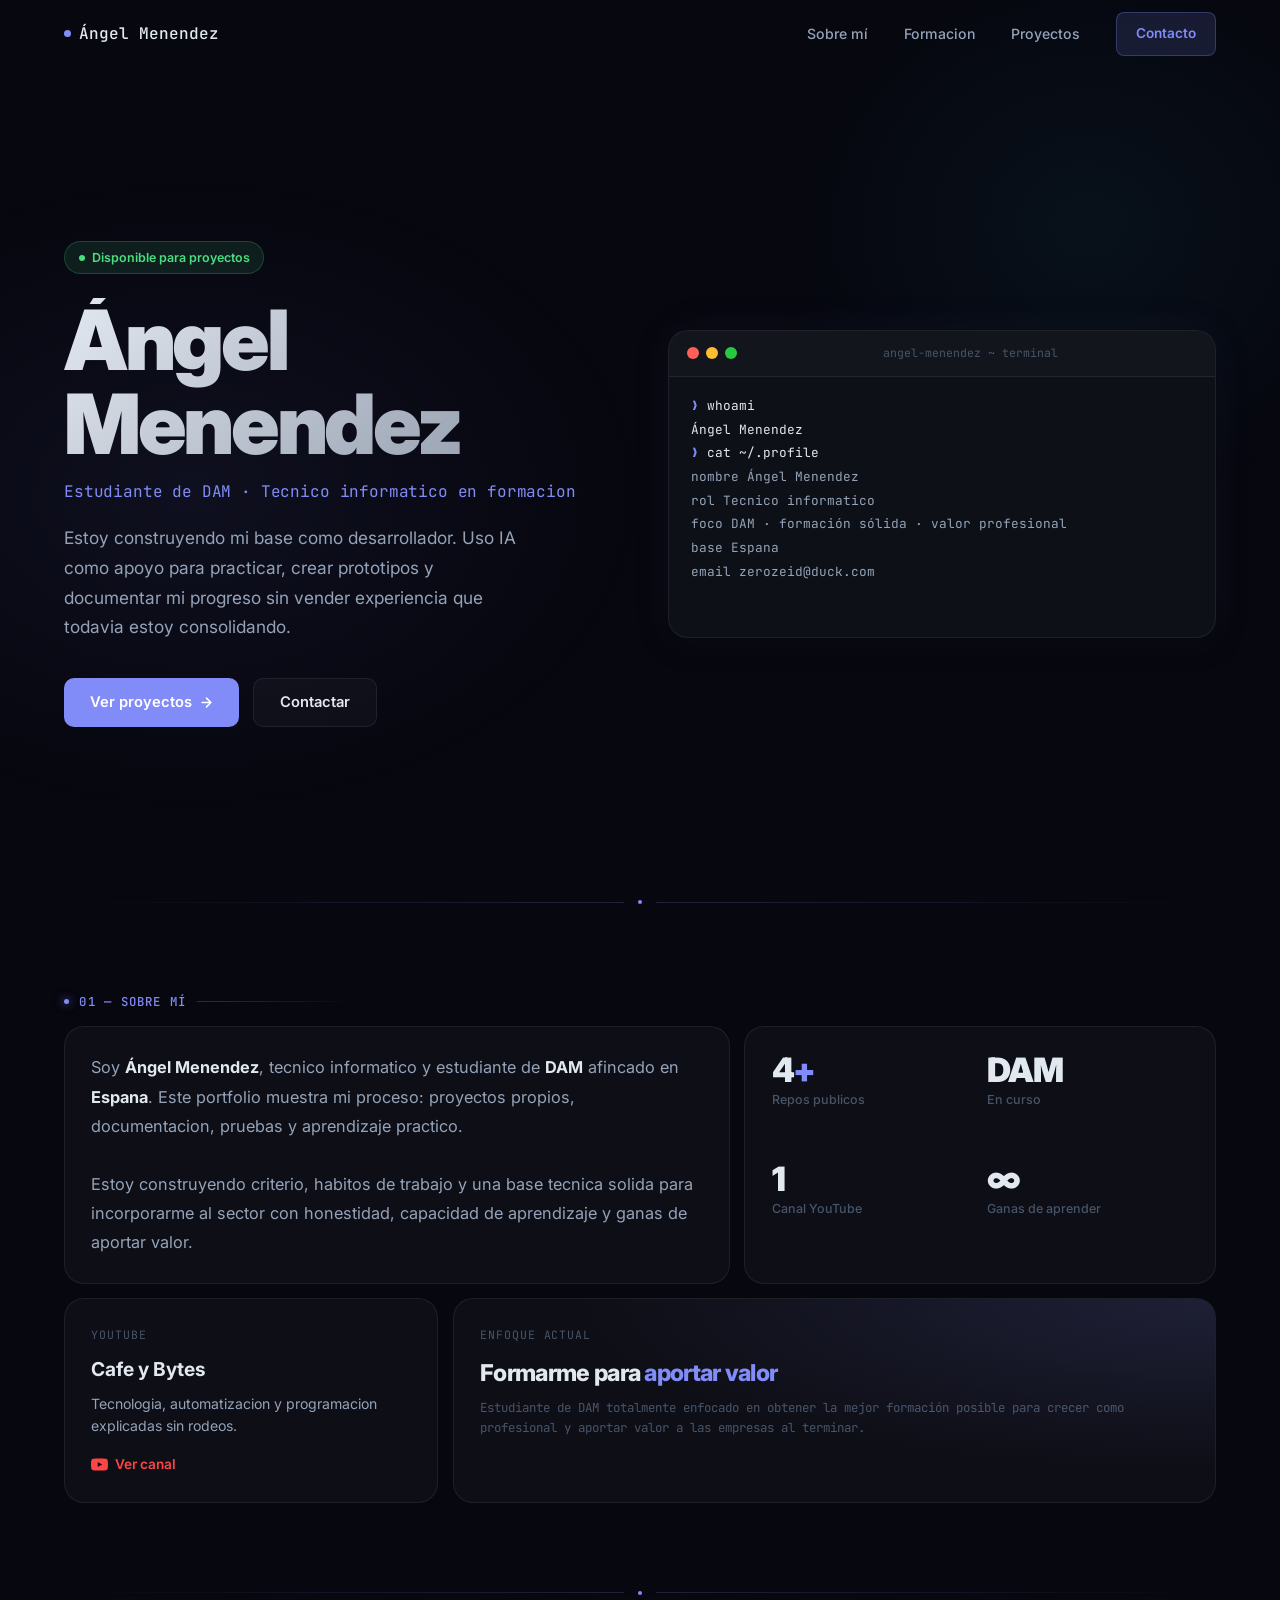
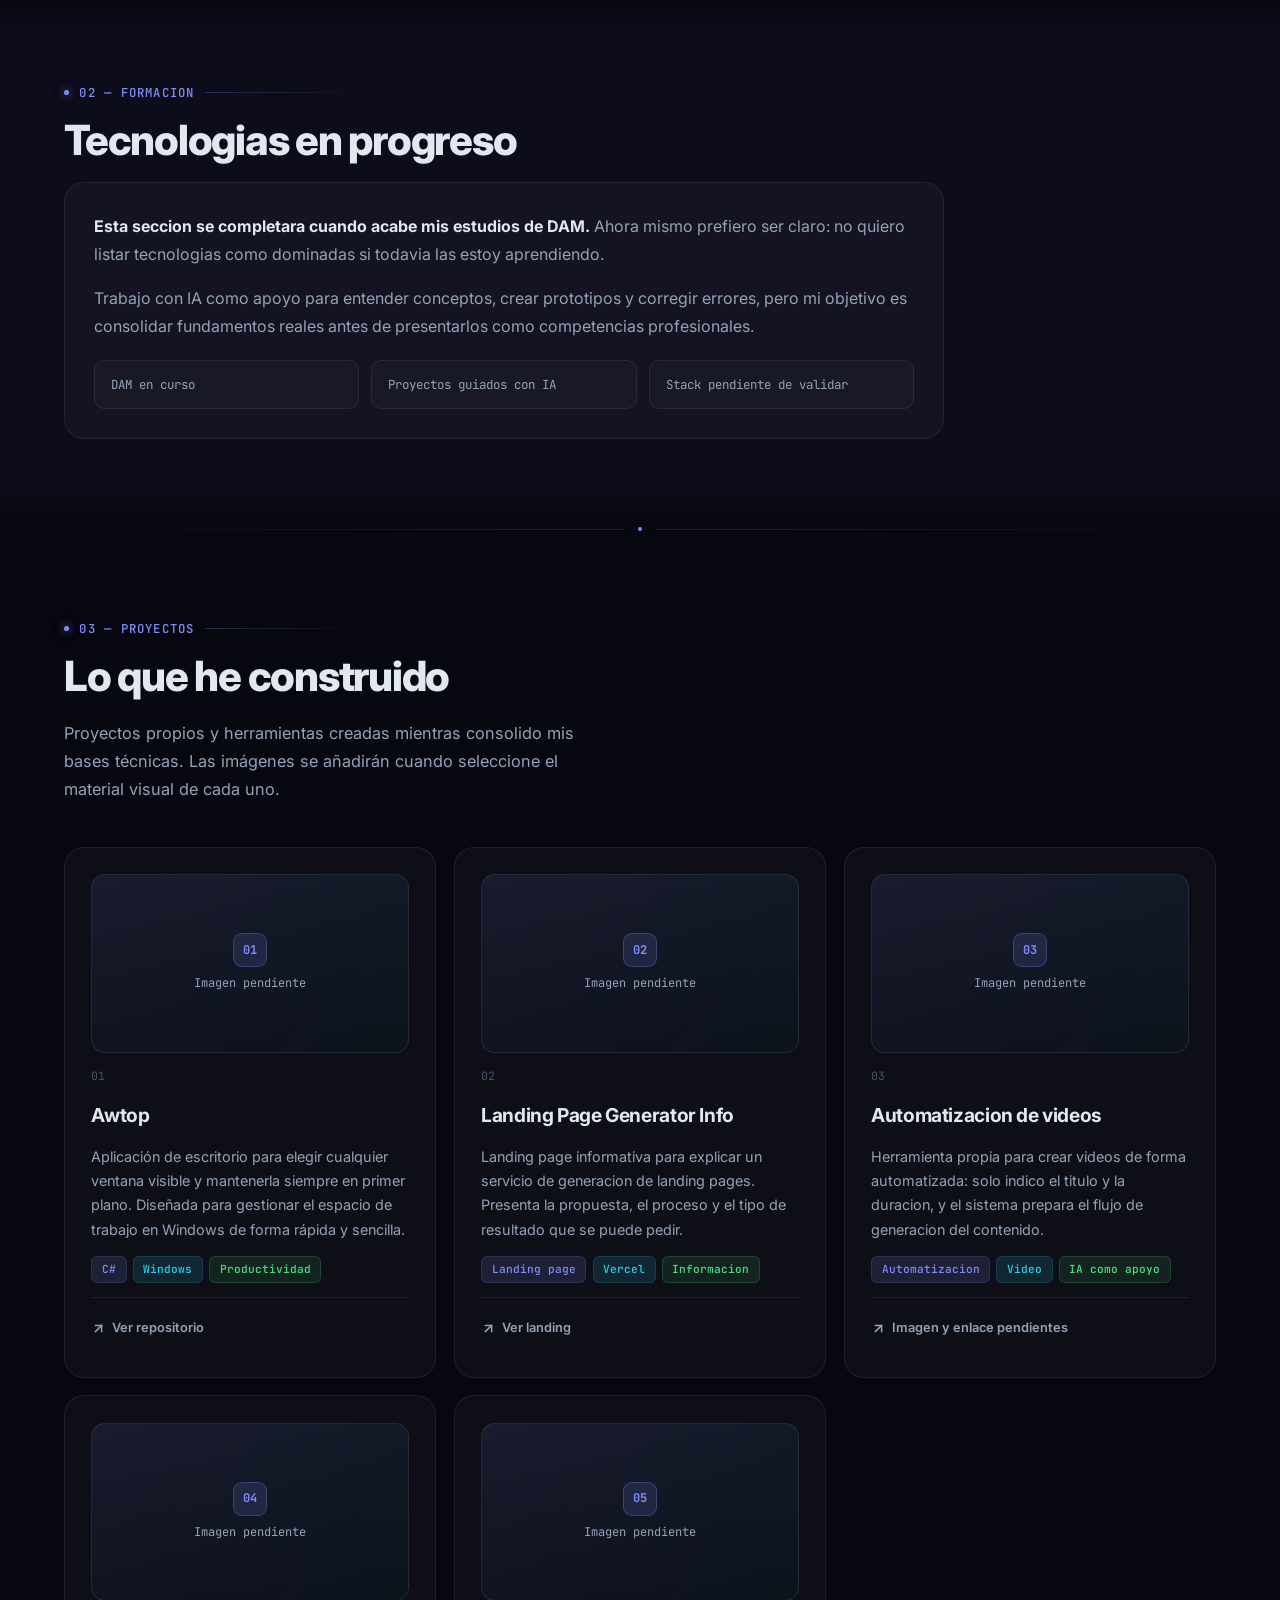
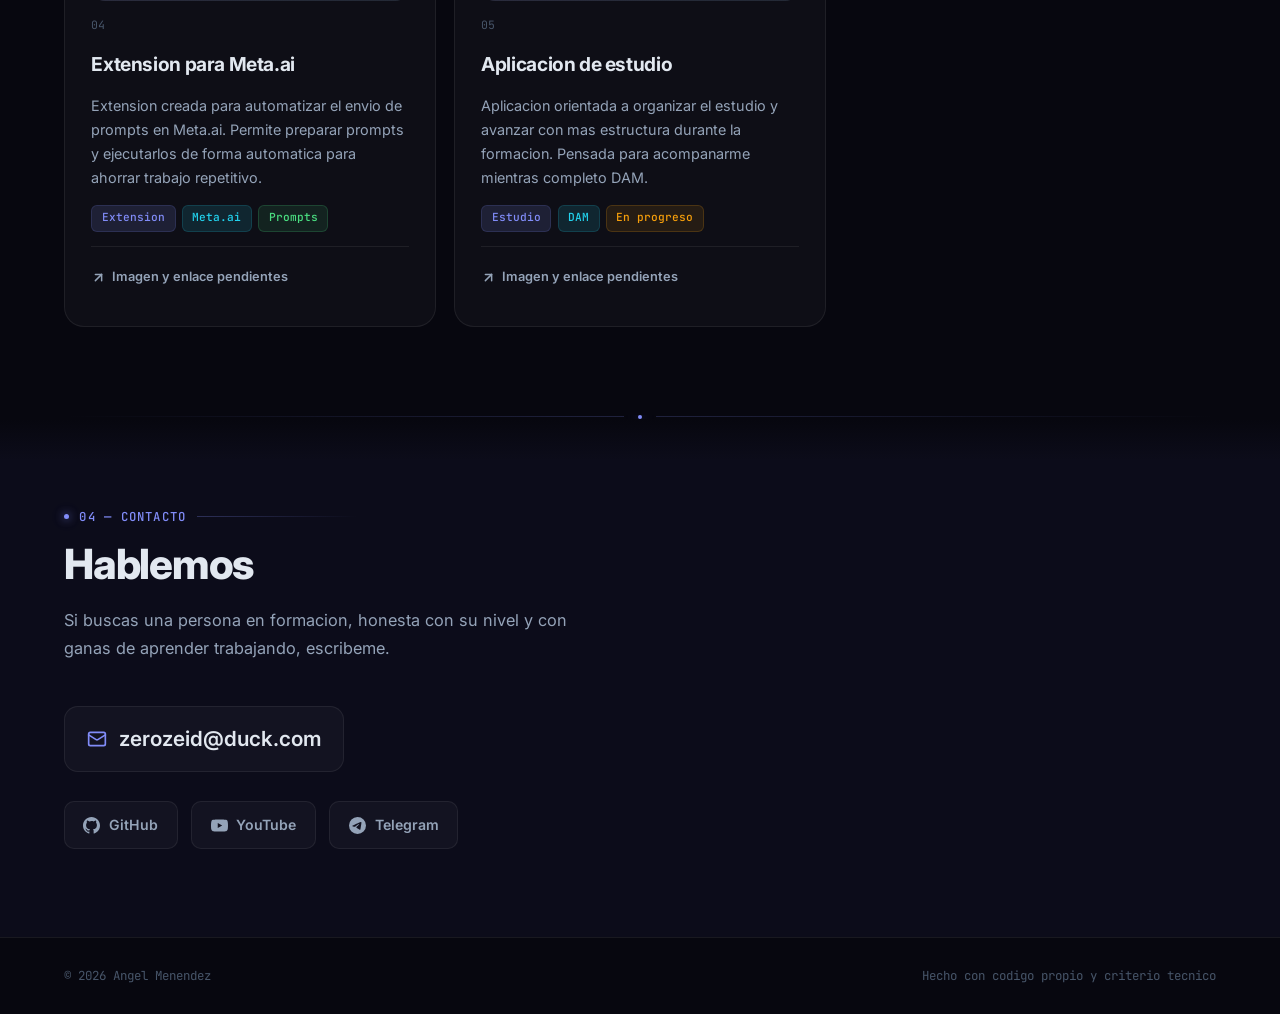
==== index.html @ b374b7ba "Add Awtop project and strengthen professional profile" ====
<!DOCTYPE html>
<html lang="es">
<head>
  <meta charset="UTF-8">
  <meta name="viewport" content="width=device-width, initial-scale=1.0">
  <title>Ángel Menendez - Portfolio en formacion</title>
  <meta name="description" content="Portfolio de Ángel Menendez: estudiante de DAM centrado en una formación sólida y en crear proyectos que aporten valor real a equipos y empresas.">
  <link rel="canonical" href="https://angelmzdev.github.io/zeroami.github.io/">
  <meta name="theme-color" content="#07070f">
  <meta property="og:title" content="Ángel Menendez - Portfolio en formacion">
  <meta property="og:description" content="Estudiante de DAM centrado en una formación sólida y en proyectos que aporten valor real.">
  <meta property="og:type" content="website">
  <meta property="og:url" content="https://angelmzdev.github.io/zeroami.github.io/">
  <meta name="twitter:card" content="summary">
  <meta name="twitter:title" content="Ángel Menendez - Portfolio en formacion">
  <meta name="twitter:description" content="Estudiante de DAM comprometido con una formación sólida, proyectos propios y mejora continua.">
  <link rel="preconnect" href="https://fonts.googleapis.com">
  <link rel="preconnect" href="https://fonts.gstatic.com" crossorigin>
  <link href="https://fonts.googleapis.com/css2?family=Inter:wght@400;500;600;700;900&family=JetBrains+Mono:wght@400;500&display=swap" rel="stylesheet">
  <style>
    *,*::before,*::after{box-sizing:border-box;margin:0;padding:0}
    :root{
      --bg:#07070f;--bg2:#0c0c1a;--bgc:rgba(255,255,255,.03);--bgh:rgba(255,255,255,.055);
      --bd:rgba(255,255,255,.07);--bda:rgba(129,140,248,.28);
      --t:#e2e8f0;--t2:#94a3b8;--t3:#475569;
      --ac:#818cf8;--acd:rgba(129,140,248,.14);
      --cy:#22d3ee;--cyd:rgba(34,211,238,.12);
      --gr:#4ade80;--warn:#f59e0b;
      --r:14px;--rl:20px;
      --f:'Inter',system-ui,sans-serif;--m:'JetBrains Mono',Consolas,monospace;
      --nh:68px;--sh:0 4px 28px rgba(0,0,0,.45);--gw:0 0 40px rgba(129,140,248,.09)
    }
    html{scroll-behavior:smooth;overflow-x:hidden}
    body{font-family:var(--f);background:var(--bg);color:var(--t);line-height:1.6;-webkit-font-smoothing:antialiased;overflow-x:hidden}
    ::-webkit-scrollbar{width:5px}::-webkit-scrollbar-track{background:var(--bg)}::-webkit-scrollbar-thumb{background:rgba(255,255,255,.1);border-radius:3px}
    :focus-visible{outline:2px solid var(--ac);outline-offset:3px;border-radius:4px}
    a{color:inherit;text-decoration:none}

    /* NAV */
    nav{position:fixed;top:0;left:0;right:0;z-index:100;height:var(--nh);display:flex;align-items:center;justify-content:space-between;padding:0 clamp(1.25rem,5vw,4rem);border-bottom:1px solid transparent;transition:background .3s,border-color .3s,backdrop-filter .3s}
    nav.sc{background:rgba(7,7,15,.88);backdrop-filter:blur(20px);-webkit-backdrop-filter:blur(20px);border-color:var(--bd)}
    .nl{display:flex;align-items:center;gap:.5rem;font-family:var(--m);font-size:1rem;font-weight:500;color:var(--t)}
    .nd{width:7px;height:7px;background:var(--ac);border-radius:50%;animation:pd 2.5s ease-in-out infinite}
    @keyframes pd{0%,100%{opacity:1;transform:scale(1)}50%{opacity:.4;transform:scale(.75)}}
    .nv{display:flex;align-items:center;gap:clamp(1.25rem,3vw,2.25rem);list-style:none}
    .nv a{font-size:.88rem;font-weight:500;color:var(--t2);transition:color .2s}
    .nv a:hover{color:var(--t)}
    .nc{padding:.5rem 1.2rem;min-height:44px;background:var(--acd);border:1px solid var(--bda);border-radius:8px;font-size:.85rem!important;font-weight:600!important;color:var(--ac)!important;display:inline-flex!important;align-items:center;transition:background .2s,border-color .2s!important}
    .nc:hover{background:rgba(129,140,248,.25)!important;border-color:var(--ac)!important}

    /* HERO */
    .hero{min-height:100svh;display:grid;grid-template-columns:1fr 1fr;align-items:center;gap:3.5rem;padding:calc(var(--nh) + 4rem) clamp(1.25rem,5vw,4rem) 4rem;position:relative;overflow:hidden}
    .hero::before{content:'';position:absolute;inset:0;pointer-events:none;background:radial-gradient(ellipse 55% 55% at 15% 55%,rgba(129,140,248,.07) 0%,transparent 65%),radial-gradient(ellipse 40% 50% at 85% 25%,rgba(34,211,238,.05) 0%,transparent 65%);transform:translateY(var(--py,0px));will-change:transform}
    .hl{position:relative;z-index:1}
    .badge{display:inline-flex;align-items:center;gap:.45rem;padding:.35rem .85rem;margin-bottom:1.5rem;background:rgba(74,222,128,.1);border:1px solid rgba(74,222,128,.22);border-radius:99px;font-size:.78rem;font-weight:600;color:var(--gr)}
    .bd2{width:6px;height:6px;background:var(--gr);border-radius:50%;animation:pd 2s ease-in-out infinite}
    h1{font-size:clamp(3.25rem,6.5vw,5.25rem);font-weight:900;letter-spacing:-.04em;line-height:1;margin-bottom:.9rem;background:linear-gradient(135deg,#e2e8f0 0%,#8892a4 100%);-webkit-background-clip:text;-webkit-text-fill-color:transparent;background-clip:text}
    .hs{font-family:var(--m);font-size:clamp(.85rem,1.6vw,1rem);color:var(--ac);margin-bottom:1.15rem;letter-spacing:-.01em}
    .hd{font-size:clamp(.95rem,1.4vw,1.08rem);color:var(--t2);line-height:1.72;max-width:460px;margin-bottom:2.25rem}
    .ha{display:flex;gap:.875rem;flex-wrap:wrap}
    .btn{display:inline-flex;align-items:center;gap:.45rem;padding:.72rem 1.6rem;border-radius:10px;border:none;font-size:.92rem;font-weight:600;cursor:pointer;transition:transform .15s,opacity .15s,box-shadow .18s;min-height:44px;text-decoration:none}
    .btn:active{transform:scale(.97)}
    .bp{background:var(--ac);color:#fff}.bp:hover{opacity:.9;box-shadow:0 4px 22px rgba(129,140,248,.32)}
    .bo{background:var(--bgc);color:var(--t);border:1px solid var(--bd)}.bo:hover{background:var(--bgh);border-color:var(--bda)}

    /* TERMINAL */
    .hr{position:relative;z-index:1}
    .term{background:#0d1117;border:1px solid var(--bd);border-radius:var(--rl);overflow:hidden;box-shadow:var(--sh),var(--gw)}
    .th{display:flex;align-items:center;gap:.45rem;padding:.8rem 1.1rem;border-bottom:1px solid var(--bd);background:rgba(255,255,255,.02)}
    .td2{width:12px;height:12px;border-radius:50%}
    .td2:nth-child(1){background:#ff5f57}.td2:nth-child(2){background:#febc2e}.td2:nth-child(3){background:#28c840}
    .tt{font-family:var(--m);font-size:.72rem;color:var(--t3);margin:0 auto}
    .tb{padding:1.1rem 1.4rem;font-family:var(--m);font-size:.8rem;line-height:1.85;min-height:260px}
    .tp{color:var(--ac)}.tc2{color:var(--t)}.tok{color:var(--gr)}.ti{color:var(--t2)}.tcm{color:#8b949e}
    .cur{display:inline-block;width:7px;height:1em;background:var(--ac);vertical-align:text-bottom;border-radius:1px;animation:bl .9s step-end infinite}
    @keyframes bl{0%,100%{opacity:1}50%{opacity:0}}

    /* SECTIONS */
    section{padding:5.5rem clamp(1.25rem,5vw,4rem)}
    .sl{font-family:var(--m);font-size:.77rem;font-weight:500;color:var(--ac);text-transform:uppercase;letter-spacing:.1em;margin-bottom:.9rem;display:flex;align-items:center;gap:.65rem}
    .sl::before{content:'';width:5px;height:5px;background:var(--ac);border-radius:50%;flex-shrink:0;box-shadow:0 0 8px rgba(129,140,248,.8),0 0 16px rgba(129,140,248,.3)}
    .sl::after{content:'';height:1px;flex:1;background:linear-gradient(90deg,var(--bda),transparent);max-width:160px}

    /* SECTION DIVIDERS */
    .sdiv{display:flex;align-items:center;padding:0 clamp(1.25rem,5vw,4rem);overflow:hidden}
    .sdiv::before,.sdiv::after{content:'';flex:1;height:1px}
    .sdiv::before{background:linear-gradient(to right,transparent,rgba(129,140,248,.2))}
    .sdiv::after{background:linear-gradient(to left,transparent,rgba(129,140,248,.2))}
    .sdiv-dot{width:4px;height:4px;background:var(--ac);border-radius:50%;flex-shrink:0;margin:0 .9rem;box-shadow:0 0 12px rgba(129,140,248,.7),0 0 24px rgba(129,140,248,.25)}
    .st{font-size:clamp(1.85rem,3.5vw,2.6rem);font-weight:800;letter-spacing:-.03em;line-height:1.15;margin-bottom:1.1rem}
    .sd{font-size:1.02rem;color:var(--t2);max-width:540px;line-height:1.72;margin-bottom:2.75rem}

    /* BENTO */
    .bento{display:grid;grid-template-columns:repeat(12,minmax(0,1fr));gap:.9rem;max-width:1160px;width:100%;margin:0 auto}
    .bc{background:var(--bgc);border:1px solid var(--bd);border-radius:var(--rl);padding:1.65rem;transition:border-color .25s,background .25s,transform .25s,box-shadow .25s}
    .bc:hover{border-color:var(--bda);background:var(--bgh);transform:translateY(-2px);box-shadow:var(--gw)}
    .s7{grid-column:span 7}.s5{grid-column:span 5}.s8{grid-column:span 8}.s4{grid-column:span 4}
    .btext{font-size:1.02rem;color:var(--t2);line-height:1.78}.btext strong{color:var(--t)}
    .sg2{display:grid;grid-template-columns:1fr 1fr;gap:.9rem;height:100%}
    .sn{font-size:2.1rem;font-weight:900;letter-spacing:-.04em;line-height:1;color:var(--t)}.sn span{color:var(--ac)}
    .slb{font-size:.78rem;color:var(--t3);font-weight:500;margin-top:.2rem}
    .ytl{font-family:var(--m);font-size:.72rem;color:var(--t3);text-transform:uppercase;letter-spacing:.08em;margin-bottom:.6rem}
    .ytc{font-size:1.2rem;font-weight:700;color:var(--t);margin-bottom:.5rem}
    .ytd{font-size:.88rem;color:var(--t2);line-height:1.6;margin-bottom:1rem;flex:1}
    .yta{display:inline-flex;align-items:center;gap:.4rem;font-size:.85rem;font-weight:600;color:#ff4444;transition:opacity .2s}.yta:hover{opacity:.8}.yta svg{width:17px;height:17px}
    .nwl{font-family:var(--m);font-size:.72rem;color:var(--t3);text-transform:uppercase;letter-spacing:.08em;margin-bottom:.65rem}
    .nwt{font-size:1.45rem;font-weight:800;letter-spacing:-.03em;color:var(--t)}.nwt span{color:var(--ac)}
    .nws{font-family:var(--m);font-size:.78rem;color:var(--t3);margin-top:.4rem}
    .gc{position:relative;overflow:hidden}.gc::before{content:'';position:absolute;inset:0;background:radial-gradient(ellipse at top right,var(--acd) 0%,transparent 60%);pointer-events:none}

    /* FORMACION */
    #stack{background:linear-gradient(to bottom,var(--bg) 0%,var(--bg2) 7%,var(--bg2) 93%,var(--bg) 100%)}
    .learn{max-width:880px;background:var(--bgc);border:1px solid var(--bd);border-radius:var(--rl);padding:1.8rem;display:grid;gap:1rem}
    .learn strong{color:var(--t)}
    .learn p{font-size:1rem;color:var(--t2);line-height:1.75}
    .learn-list{display:grid;grid-template-columns:repeat(3,minmax(0,1fr));gap:.75rem;margin-top:.25rem}
    .learn-item{padding:.85rem 1rem;border:1px solid var(--bd);border-radius:10px;background:rgba(255,255,255,.025);font-family:var(--m);font-size:.78rem;color:var(--t2)}

    /* PROJECTS */
    .pg{display:grid;grid-template-columns:repeat(auto-fit,minmax(min(100%,320px),1fr));gap:1.1rem;max-width:1160px;width:100%;margin:0 auto}
    .pj{background:var(--bgc);border:1px solid var(--bd);border-radius:var(--rl);padding:1.65rem;display:flex;flex-direction:column;gap:.9rem;transition:border-color .25s,background .25s,transform .25s,box-shadow .25s;position:relative;overflow:hidden}
    .pj::after{content:'';position:absolute;top:0;left:0;right:0;height:1px;background:linear-gradient(90deg,transparent,var(--acd),transparent);opacity:0;transition:opacity .25s}
    .pj:hover{border-color:var(--bda);background:var(--bgh);transform:translateY(-3px);box-shadow:var(--sh),var(--gw)}.pj:hover::after{opacity:1}
    .pimg{aspect-ratio:16/9;border:1px solid var(--bd);border-radius:14px;background:linear-gradient(135deg,rgba(129,140,248,.11),rgba(34,211,238,.06));display:flex;align-items:center;justify-content:center;overflow:hidden;position:relative}
    .pimg img{width:100%;height:100%;object-fit:cover;display:block}
    .pimg::before{content:'';position:absolute;inset:0;background:linear-gradient(180deg,transparent,rgba(7,7,15,.36));pointer-events:none}
    .phold{position:relative;z-index:1;display:flex;flex-direction:column;align-items:center;gap:.45rem;color:var(--t2);font-family:var(--m);font-size:.75rem;text-align:center}
    .phold span{width:34px;height:34px;border-radius:9px;border:1px solid var(--bda);background:var(--acd);display:flex;align-items:center;justify-content:center;color:var(--ac);font-weight:700}
    .pn{font-family:var(--m);font-size:.72rem;color:var(--t3)}
    .pt{font-size:1.2rem;font-weight:700;letter-spacing:-.02em;color:var(--t)}
    .pd2{font-size:.9rem;color:var(--t2);line-height:1.68;flex:1}
    .tags{display:flex;flex-wrap:wrap;gap:.38rem}
    .tag{padding:.22rem .6rem;border-radius:6px;font-family:var(--m);font-size:.7rem;font-weight:500}
    .ta{background:var(--acd);border:1px solid rgba(129,140,248,.15);color:var(--ac)}
    .tc3{background:var(--cyd);border:1px solid rgba(34,211,238,.15);color:var(--cy)}
    .tg{background:rgba(74,222,128,.1);border:1px solid rgba(74,222,128,.18);color:var(--gr)}
    .tw{background:rgba(245,158,11,.1);border:1px solid rgba(245,158,11,.18);color:var(--warn)}
    .pf{display:flex;gap:.65rem;padding-top:.5rem;border-top:1px solid var(--bd)}
    .pl{display:inline-flex;align-items:center;gap:.38rem;font-size:.8rem;font-weight:600;color:var(--t2);transition:color .2s;min-height:44px}.pl:hover{color:var(--ac)}.pl svg{width:15px;height:15px;flex-shrink:0}

    /* CONTACT */
    #contact{background:linear-gradient(to bottom,var(--bg) 0%,var(--bg2) 8%,var(--bg2) 100%)}
    .ci{max-width:660px}
    .ce{display:inline-flex;align-items:center;gap:.7rem;font-size:clamp(1rem,2.2vw,1.3rem);font-weight:600;color:var(--t);padding:.95rem 1.4rem;min-height:44px;background:var(--bgc);border:1px solid var(--bd);border-radius:var(--r);transition:border-color .2s,background .2s;margin-bottom:1.85rem;max-width:100%;overflow-wrap:anywhere}
    .ce:hover{border-color:var(--bda);background:var(--bgh)}.ce svg{color:var(--ac);flex-shrink:0}
    .socs{display:flex;gap:.85rem;flex-wrap:wrap}
    .soc{display:inline-flex;align-items:center;gap:.55rem;padding:.72rem 1.15rem;min-height:44px;background:var(--bgc);border:1px solid var(--bd);border-radius:10px;font-size:.88rem;font-weight:600;color:var(--t2);transition:color .2s,border-color .2s,background .2s,transform .15s}
    .soc:hover{color:var(--t);border-color:var(--bda);background:var(--bgh);transform:translateY(-2px)}.soc svg{width:17px;height:17px;flex-shrink:0}

    /* FOOTER */
    footer{padding:1.75rem clamp(1.25rem,5vw,4rem);border-top:1px solid var(--bd);display:flex;align-items:center;justify-content:space-between;flex-wrap:wrap;gap:.75rem}
    .ft{font-family:var(--m);font-size:.78rem;color:var(--t3)}

    /* PROGRESS BAR */
    #spb{position:fixed;top:0;left:0;height:3px;z-index:300;background:linear-gradient(90deg,var(--ac),var(--cy));width:0%;transition:width .08s linear;pointer-events:none}

    /* REVEAL */
    .rv{opacity:0;transform:translateY(24px);transition:opacity .55s cubic-bezier(.4,0,.2,1),transform .55s cubic-bezier(.4,0,.2,1)}
    .rv.vs{opacity:1;transform:translateY(0)}
    .rv-l{opacity:0;transform:translateX(-32px);transition:opacity .6s cubic-bezier(.4,0,.2,1),transform .6s cubic-bezier(.4,0,.2,1)}
    .rv-l.vs{opacity:1;transform:translateX(0)}
    .rv-r{opacity:0;transform:translateX(32px);transition:opacity .6s cubic-bezier(.4,0,.2,1),transform .6s cubic-bezier(.4,0,.2,1)}
    .rv-r.vs{opacity:1;transform:translateX(0)}
    .rv-s{opacity:0;transform:scale(.92);transition:opacity .6s cubic-bezier(.4,0,.2,1),transform .6s cubic-bezier(.4,0,.2,1)}
    .rv-s.vs{opacity:1;transform:scale(1)}
    .d1{transition-delay:.1s}.d2{transition-delay:.2s}.d3{transition-delay:.3s}.d4{transition-delay:.4s}

    /* RESPONSIVE */
    @media(max-width:900px){
      .hero{grid-template-columns:1fr;gap:2.5rem;text-align:center;padding-top:calc(var(--nh) + 2.5rem)}
      .hd{margin:0 auto 2rem}.ha{justify-content:center}.badge{margin:0 auto 1.5rem}
      .s7,.s5,.s8,.s4{grid-column:span 12}
    }
    @media(max-width:640px){
      nav{padding:0 1.25rem}.nv{display:none}
      section{padding:4.5rem 1rem}.hero{padding:calc(var(--nh) + 2.2rem) 1rem 3rem;min-height:auto}
      h1{font-size:clamp(3rem,18vw,4.5rem)}
      .ha{display:grid;grid-template-columns:1fr 1fr;width:100%;gap:.75rem}.btn{justify-content:center;padding:.72rem .9rem}
      .bento{grid-template-columns:1fr}.bc{padding:1.25rem}.sg2{gap:1rem}.sn{font-size:1.85rem}
      .term{max-height:240px}.tb{min-height:175px;max-height:190px;overflow:hidden;padding:1rem;font-size:.72rem;line-height:1.7}
      .learn{padding:1.25rem}.learn-list{grid-template-columns:1fr}.pg{grid-template-columns:1fr}.pj{padding:1.35rem}
      .socs{display:grid;grid-template-columns:1fr 1fr}.soc{justify-content:center}.soc:last-child{grid-column:1/-1}
      .rv-l,.rv-r{transform:translateY(24px)}.rv-l.vs,.rv-r.vs{transform:translateY(0)}
    }
    @media(prefers-reduced-motion:reduce){*,*::before,*::after{animation-duration:.01ms!important;transition-duration:.01ms!important;scroll-behavior:auto!important}}
  </style>
</head>
<body>
<div id="spb" aria-hidden="true"></div>

<nav id="nav" aria-label="Navegación principal">
  <a href="#" class="nl" aria-label="Ángel Menendez — inicio"><div class="nd" aria-hidden="true"></div>Ángel Menendez</a>
  <ul class="nv" role="list">
    <li><a href="#about">Sobre mí</a></li>
    <li><a href="#stack">Formacion</a></li>
    <li><a href="#projects">Proyectos</a></li>
    <li><a href="#contact" class="nc">Contacto</a></li>
  </ul>
</nav>

<main>
  <!-- HERO -->
  <section class="hero" aria-label="Presentación">
    <div class="hl">
      <div class="badge" aria-label="Disponible para proyectos"><span class="bd2" aria-hidden="true"></span>Disponible para proyectos</div>
      <h1>Ángel Menendez</h1>
      <p class="hs">Estudiante de DAM · Tecnico informatico en formacion</p>
      <p class="hd">Estoy construyendo mi base como desarrollador. Uso IA como apoyo para practicar, crear prototipos y documentar mi progreso sin vender experiencia que todavia estoy consolidando.</p>
      <div class="ha">
        <a href="#projects" class="btn bp">Ver proyectos <svg width="15" height="15" viewBox="0 0 24 24" fill="none" stroke="currentColor" stroke-width="2.5" stroke-linecap="round" stroke-linejoin="round" aria-hidden="true"><path d="M5 12h14M12 5l7 7-7 7"/></svg></a>
        <a href="#contact" class="btn bo">Contactar</a>
      </div>
    </div>
    <div class="hr" aria-hidden="true">
      <div class="term">
        <div class="th"><span class="td2"></span><span class="td2"></span><span class="td2"></span><span class="tt">angel-menendez ~ terminal</span></div>
        <div class="tb" id="tb"></div>
      </div>
    </div>
  </section>

  <div class="sdiv" aria-hidden="true"><span class="sdiv-dot"></span></div>

  <!-- ABOUT -->
  <section id="about" aria-label="Sobre mí">
    <p class="sl rv-l">01 — sobre mí</p>
    <div class="bento" role="list">
      <article class="bc s7 rv-l" role="listitem">
        <p class="btext">Soy <strong>Ángel Menendez</strong>, tecnico informatico y estudiante de <strong>DAM</strong> afincado en <strong>Espana</strong>. Este portfolio muestra mi proceso: proyectos propios, documentacion, pruebas y aprendizaje practico.<br><br>Estoy construyendo criterio, habitos de trabajo y una base tecnica solida para incorporarme al sector con honestidad, capacidad de aprendizaje y ganas de aportar valor.</p>
      </article>
      <article class="bc s5 rv-r d1" role="listitem">
        <div class="sg2">
          <div><div class="sn" data-count="4" data-suffix="+">4<span>+</span></div><div class="slb">Repos publicos</div></div>
          <div><div class="sn">DAM</div><div class="slb">En curso</div></div>
          <div><div class="sn" data-count="1" data-suffix="">1</div><div class="slb">Canal YouTube</div></div>
          <div><div class="sn">∞</div><div class="slb">Ganas de aprender</div></div>
        </div>
      </article>
      <article class="bc s4 rv-s d2" role="listitem" style="display:flex;flex-direction:column">
        <p class="ytl">YouTube</p>
        <p class="ytc">Cafe y Bytes</p>
        <p class="ytd">Tecnologia, automatizacion y programacion explicadas sin rodeos.</p>
        <a href="https://www.youtube.com/@cafeybytes" target="_blank" rel="noopener noreferrer" class="yta" aria-label="Ver canal Cafe y Bytes en YouTube">
          <svg viewBox="0 0 24 24" fill="currentColor" aria-hidden="true"><path d="M23.498 6.186a3.016 3.016 0 0 0-2.122-2.136C19.505 3.545 12 3.545 12 3.545s-7.505 0-9.377.505A3.017 3.017 0 0 0 .502 6.186C0 8.07 0 12 0 12s0 3.93.502 5.814a3.016 3.016 0 0 0 2.122 2.136c1.871.505 9.376.505 9.376.505s7.505 0 9.377-.505a3.015 3.015 0 0 0 2.122-2.136C24 15.93 24 12 24 12s0-3.93-.502-5.814zM9.545 15.568V8.432L15.818 12l-6.273 3.568z"/></svg>
          Ver canal
        </a>
      </article>
      <article class="bc s8 gc rv-r d3" role="listitem">
        <p class="nwl">Enfoque actual</p>
        <p class="nwt">Formarme para <span>aportar valor</span></p>
        <p class="nws">Estudiante de DAM totalmente enfocado en obtener la mejor formación posible para crecer como profesional y aportar valor a las empresas al terminar.</p>
      </article>
    </div>
  </section>

  <div class="sdiv" aria-hidden="true"><span class="sdiv-dot"></span></div>

  <!-- FORMACION -->
  <section id="stack" aria-labelledby="sh">
    <p class="sl rv-l">02 — formacion</p>
    <h2 class="st rv-l d1" id="sh">Tecnologias en progreso</h2>
    <div class="learn rv d2" role="note" aria-label="Tecnologias en formacion">
      <p><strong>Esta seccion se completara cuando acabe mis estudios de DAM.</strong> Ahora mismo prefiero ser claro: no quiero listar tecnologias como dominadas si todavia las estoy aprendiendo.</p>
      <p>Trabajo con IA como apoyo para entender conceptos, crear prototipos y corregir errores, pero mi objetivo es consolidar fundamentos reales antes de presentarlos como competencias profesionales.</p>
      <div class="learn-list" aria-label="Estado actual">
        <span class="learn-item">DAM en curso</span>
        <span class="learn-item">Proyectos guiados con IA</span>
        <span class="learn-item">Stack pendiente de validar</span>
      </div>
    </div>
  </section>

  <div class="sdiv" aria-hidden="true"><span class="sdiv-dot"></span></div>

  <!-- PROJECTS -->
  <section id="projects" aria-labelledby="ph">
    <p class="sl rv-l">03 — proyectos</p>
    <h2 class="st rv-l d1" id="ph">Lo que he construido</h2>
    <p class="sd rv d2">Proyectos propios y herramientas creadas mientras consolido mis bases técnicas. Las imágenes se añadirán cuando seleccione el material visual de cada uno.</p>
    <div class="pg" id="pg" role="list" aria-label="Proyectos"></div>
  </section>

  <div class="sdiv" aria-hidden="true"><span class="sdiv-dot"></span></div>

  <!-- CONTACT -->
  <section id="contact" aria-labelledby="ch">
    <div class="ci">
      <p class="sl rv-l">04 — contacto</p>
      <h2 class="st rv-l d1" id="ch">Hablemos</h2>
      <p class="sd rv d2">Si buscas una persona en formacion, honesta con su nivel y con ganas de aprender trabajando, escribeme.</p>
      <a href="mailto:zerozeid@duck.com" class="ce rv d3" aria-label="Enviar email a zerozeid@duck.com">
        <svg width="20" height="20" viewBox="0 0 24 24" fill="none" stroke="currentColor" stroke-width="2" stroke-linecap="round" stroke-linejoin="round" aria-hidden="true"><rect width="20" height="16" x="2" y="4" rx="2"/><path d="m22 7-8.97 5.7a1.94 1.94 0 0 1-2.06 0L2 7"/></svg>
        zerozeid@duck.com
      </a>
      <div class="socs rv d1">
        <a href="https://github.com/AngelmzDev" target="_blank" rel="noopener noreferrer" class="soc" aria-label="GitHub de AngelmzDev">
          <svg viewBox="0 0 24 24" fill="currentColor" aria-hidden="true"><path d="M12 0C5.374 0 0 5.373 0 12c0 5.302 3.438 9.8 8.207 11.387.599.111.793-.261.793-.577v-2.234c-3.338.726-4.033-1.416-4.033-1.416-.546-1.387-1.333-1.756-1.333-1.756-1.089-.745.083-.729.083-.729 1.205.084 1.839 1.237 1.839 1.237 1.07 1.834 2.807 1.304 3.492.997.107-.775.418-1.305.762-1.604-2.665-.305-5.467-1.334-5.467-5.931 0-1.311.469-2.381 1.236-3.221-.124-.303-.535-1.524.117-3.176 0 0 1.008-.322 3.301 1.23A11.509 11.509 0 0 1 12 5.803c1.02.005 2.047.138 3.006.404 2.291-1.552 3.297-1.23 3.297-1.23.653 1.653.242 2.874.118 3.176.77.84 1.235 1.911 1.235 3.221 0 4.609-2.807 5.624-5.479 5.921.43.372.823 1.102.823 2.222v3.293c0 .319.192.694.801.576C20.566 21.797 24 17.3 24 12c0-6.627-5.373-12-12-12z"/></svg>GitHub
        </a>
        <a href="https://www.youtube.com/@cafeybytes" target="_blank" rel="noopener noreferrer" class="soc" aria-label="Canal YouTube Cafe y Bytes">
          <svg viewBox="0 0 24 24" fill="currentColor" aria-hidden="true"><path d="M23.498 6.186a3.016 3.016 0 0 0-2.122-2.136C19.505 3.545 12 3.545 12 3.545s-7.505 0-9.377.505A3.017 3.017 0 0 0 .502 6.186C0 8.07 0 12 0 12s0 3.93.502 5.814a3.016 3.016 0 0 0 2.122 2.136c1.871.505 9.376.505 9.376.505s7.505 0 9.377-.505a3.015 3.015 0 0 0 2.122-2.136C24 15.93 24 12 24 12s0-3.93-.502-5.814zM9.545 15.568V8.432L15.818 12l-6.273 3.568z"/></svg>YouTube
        </a>
        <a href="https://t.me/ImZerozeid" target="_blank" rel="noopener noreferrer" class="soc" aria-label="Telegram de Angel Menendez">
          <svg viewBox="0 0 24 24" fill="currentColor" aria-hidden="true"><path d="M11.944 0A12 12 0 0 0 0 12a12 12 0 0 0 12 12 12 12 0 0 0 12-12A12 12 0 0 0 12 0a12 12 0 0 0-.056 0zm4.962 7.224c.1-.002.321.023.465.14a.506.506 0 0 1 .171.325c.016.093.036.306.02.472-.18 1.898-.962 6.502-1.36 8.627-.168.9-.499 1.201-.82 1.23-.696.065-1.225-.46-1.9-.902-1.056-.693-1.653-1.124-2.678-1.8-1.185-.78-.417-1.21.258-1.91.177-.184 3.247-2.977 3.307-3.23.007-.032.014-.15-.056-.212s-.174-.041-.249-.024c-.106.024-1.793 1.14-5.061 3.345-.48.33-.913.49-1.302.48-.428-.008-1.252-.241-1.865-.44-.752-.245-1.349-.374-1.297-.789.027-.216.325-.437.893-.663 3.498-1.524 5.83-2.529 6.998-3.014 3.332-1.386 4.025-1.627 4.476-1.635z"/></svg>Telegram
        </a>
      </div>
    </div>
  </section>
</main>

<footer>
  <p class="ft">© 2026 Angel Menendez</p>
  <p class="ft">Hecho con codigo propio y criterio tecnico</p>
</footer>

<script>
  // NAV scroll + PROGRESS BAR + PARALLAX
  const nav=document.getElementById('nav');
  const spb=document.getElementById('spb');
  const hero=document.querySelector('.hero');
  window.addEventListener('scroll',()=>{
    nav.classList.toggle('sc',scrollY>40);
    const pct=scrollY/(document.body.scrollHeight-innerHeight)*100;
    spb.style.width=Math.min(pct,100)+'%';
    hero.style.setProperty('--py',(scrollY*.28)+'px');
  },{passive:true});

  // TERMINAL
  const ls=[
    '<span class="tp">❯</span> <span class="tc2">whoami</span>',
    '<span class="tc2">  Ángel Menendez</span>',
    '',
    '<span class="tp">❯</span> <span class="tc2">cat ~/.profile</span>',
    '<span class="ti">  nombre    Ángel Menendez</span>',
    '<span class="ti">  rol       Tecnico informatico</span>',
    '<span class="ti">  foco      DAM · formación sólida · valor profesional</span>',
    '<span class="ti">  base      Espana</span>',
    '<span class="ti">  email     zerozeid@duck.com</span>',
    '<span class="ti">  github    github.com/AngelmzDev</span>',
    '<span class="tok">  ok        portfolio cargado</span>',
    '',
    '<span class="tp">❯</span> <span class="tc2">ls proyectos/</span>',
    '<span class="tc2">  Awtop/  LandingInfo/  VideoTool/  MetaPromptExt/  EstudioApp/</span>',
    '',
    '<span class="tp">❯</span> <span class="tcm"># aprendiendo · construyendo · mejorando</span>'
  ];
  const tb=document.getElementById('tb');let li=0;
  function nL(){
    if(li>=ls.length){const c=document.createElement('span');c.className='cur';tb.appendChild(c);return;}
    const d=document.createElement('div');tb.appendChild(d);
    if(!ls[li]){li++;setTimeout(nL,70);return;}
    d.innerHTML=ls[li];li++;setTimeout(nL,li<5?190:210);
  }
  setTimeout(nL,700);

  // REVEAL
  const obs=new IntersectionObserver(es=>{es.forEach(e=>{if(e.isIntersecting){e.target.classList.add('vs');obs.unobserve(e.target);}});},{threshold:.1,rootMargin:'0px 0px -36px 0px'});
  document.querySelectorAll('.rv,.rv-l,.rv-r,.rv-s').forEach(el=>obs.observe(el));

  // COUNTERS
  function runCounter(el){
    const target=+el.dataset.count;
    const suffix=el.dataset.suffix||'';
    const dur=1200;let s=null;
    const tick=ts=>{
      if(!s)s=ts;
      const p=Math.min((ts-s)/dur,1);
      const ease=1-Math.pow(1-p,3);
      const val=Math.round(ease*target);
      el.innerHTML=suffix?val+'<span>'+suffix+'</span>':val;
      if(p<1)requestAnimationFrame(tick);
    };
    requestAnimationFrame(tick);
  }
  const cObs=new IntersectionObserver(es=>{es.forEach(e=>{if(e.isIntersecting){e.target.querySelectorAll('.sn[data-count]').forEach(runCounter);cObs.unobserve(e.target);}});},{threshold:.4});
  const statsCard=document.querySelector('.bc.s5');
  if(statsCard)cObs.observe(statsCard);

  // PROJECTS
  const pjs=[
    {num:'01',title:'Awtop',desc:'Aplicación de escritorio para elegir cualquier ventana visible y mantenerla siempre en primer plano. Diseñada para gestionar el espacio de trabajo en Windows de forma rápida y sencilla.',tags:[{l:'C#',c:'ta'},{l:'Windows',c:'tc3'},{l:'Productividad',c:'tg'}],href:'https://github.com/AngelmzDev/Awtop',linkText:'Ver repositorio'},
    {num:'02',title:'Landing Page Generator Info',desc:'Landing page informativa para explicar un servicio de generacion de landing pages. Presenta la propuesta, el proceso y el tipo de resultado que se puede pedir.',tags:[{l:'Landing page',c:'ta'},{l:'Vercel',c:'tc3'},{l:'Informacion',c:'tg'}],href:'https://zerozeidlandig.vercel.app/',linkText:'Ver landing'},
    {num:'03',title:'Automatizacion de videos',desc:'Herramienta propia para crear videos de forma automatizada: solo indico el titulo y la duracion, y el sistema prepara el flujo de generacion del contenido.',tags:[{l:'Automatizacion',c:'ta'},{l:'Video',c:'tc3'},{l:'IA como apoyo',c:'tg'}]},
    {num:'04',title:'Extension para Meta.ai',desc:'Extension creada para automatizar el envio de prompts en Meta.ai. Permite preparar prompts y ejecutarlos de forma automatica para ahorrar trabajo repetitivo.',tags:[{l:'Extension',c:'ta'},{l:'Meta.ai',c:'tc3'},{l:'Prompts',c:'tg'}]},
    {num:'05',title:'Aplicacion de estudio',desc:'Aplicacion orientada a organizar el estudio y avanzar con mas estructura durante la formacion. Pensada para acompanarme mientras completo DAM.',tags:[{l:'Estudio',c:'ta'},{l:'DAM',c:'tc3'},{l:'En progreso',c:'tw'}]}
  ];
  const pg=document.getElementById('pg');
  const linkI=`<svg width="15" height="15" viewBox="0 0 24 24" fill="none" stroke="currentColor" stroke-width="2.4" stroke-linecap="round" stroke-linejoin="round" aria-hidden="true"><path d="M7 17 17 7"/><path d="M7 7h10v10"/></svg>`;
  pjs.forEach((p,i)=>{
    const el=document.createElement('article');
    el.className='pj rv'+(i===1?' d1':i===2?' d2':i===3?' d3':'');
    el.setAttribute('role','listitem');
    const media=p.img?`<div class="pimg"><img src="${p.img}" alt="Imagen de ${p.title}"></div>`:`<div class="pimg" aria-label="Imagen pendiente para ${p.title}"><div class="phold"><span>${p.num}</span>Imagen pendiente</div></div>`;
    const footer=p.href?`<div class="pf"><a href="${p.href}" target="_blank" rel="noopener noreferrer" class="pl" aria-label="${p.linkText||'Ver proyecto'}: ${p.title}">${linkI} ${p.linkText||'Ver proyecto'}</a></div>`:`<div class="pf"><span class="pl" aria-label="Proyecto pendiente de enlace">${linkI} Imagen y enlace pendientes</span></div>`;
    el.innerHTML=`${media}<span class="pn">${p.num}</span><h3 class="pt">${p.title}</h3><p class="pd2">${p.desc}</p><div class="tags">${p.tags.map(t=>`<span class="tag ${t.c}">${t.l}</span>`).join('')}</div>${footer}`;
    pg.appendChild(el);
    obs.observe(el);
  });
</script>
</body>
</html>
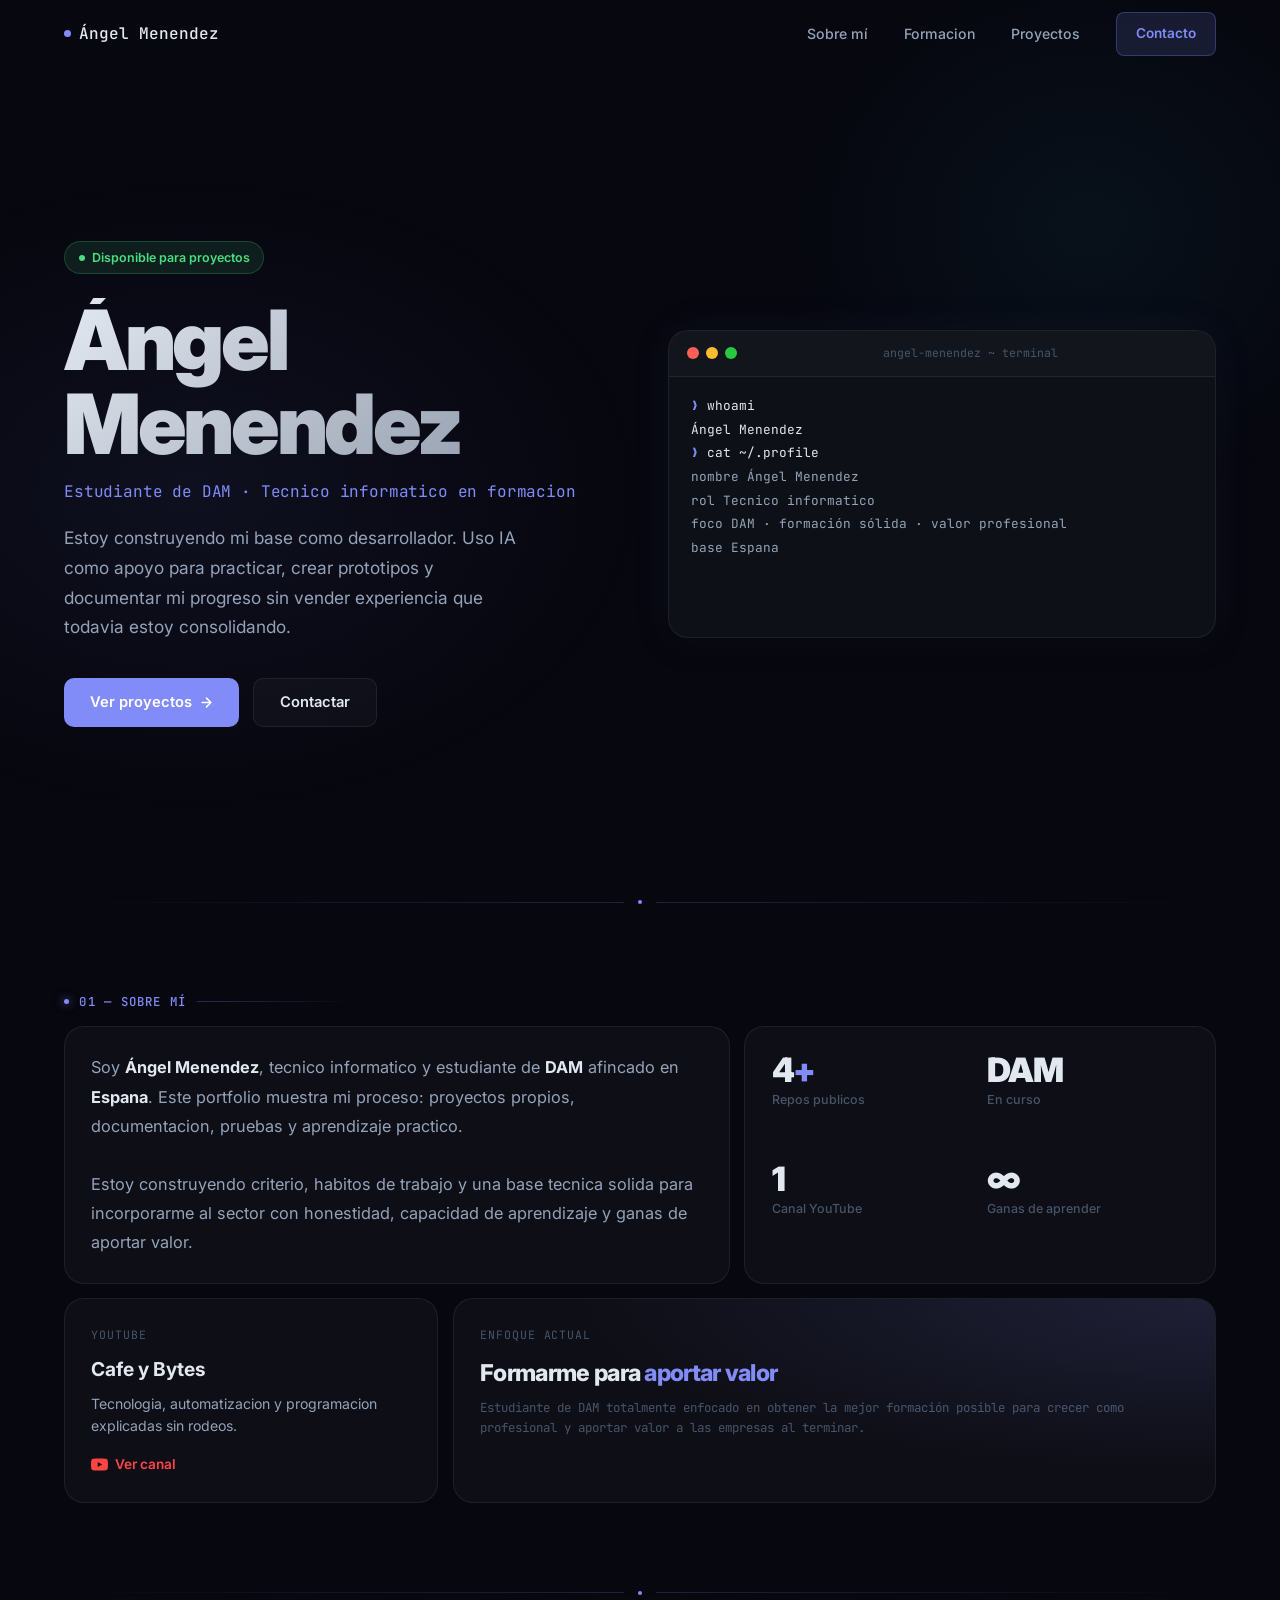
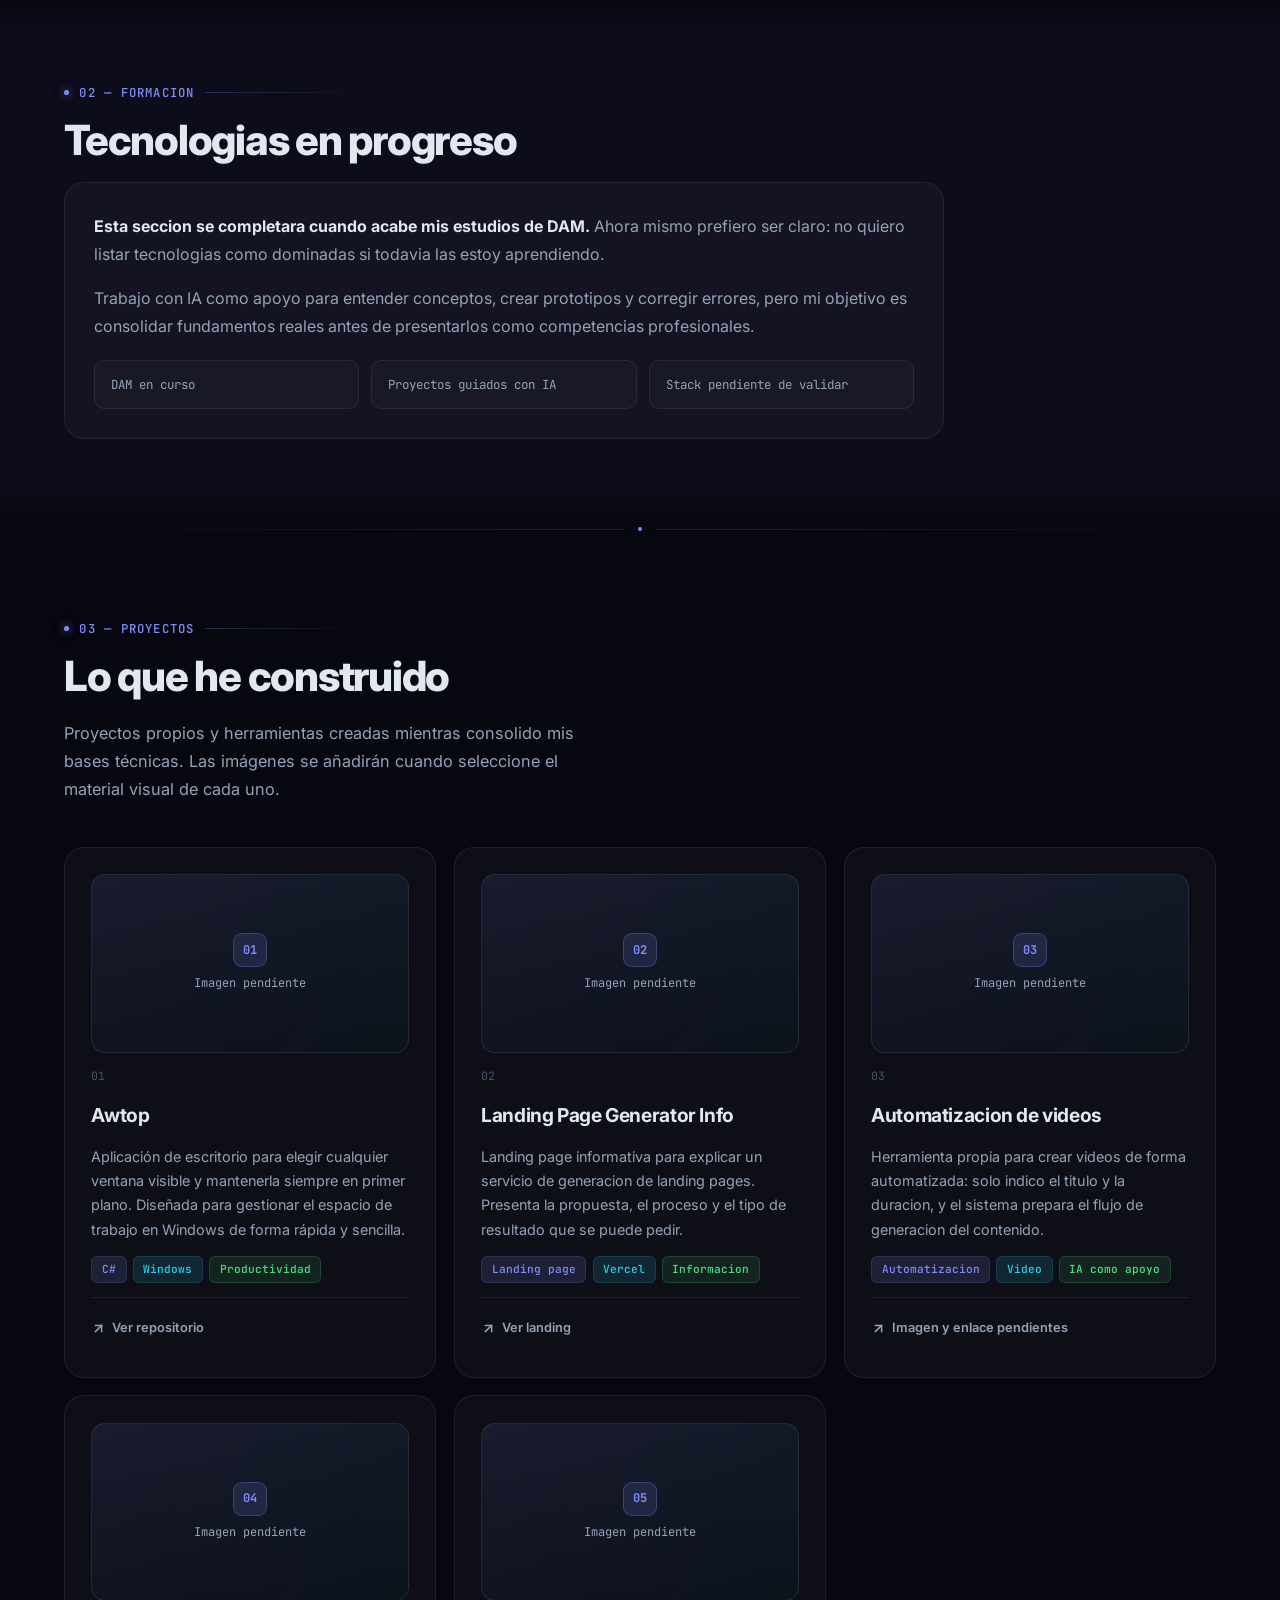
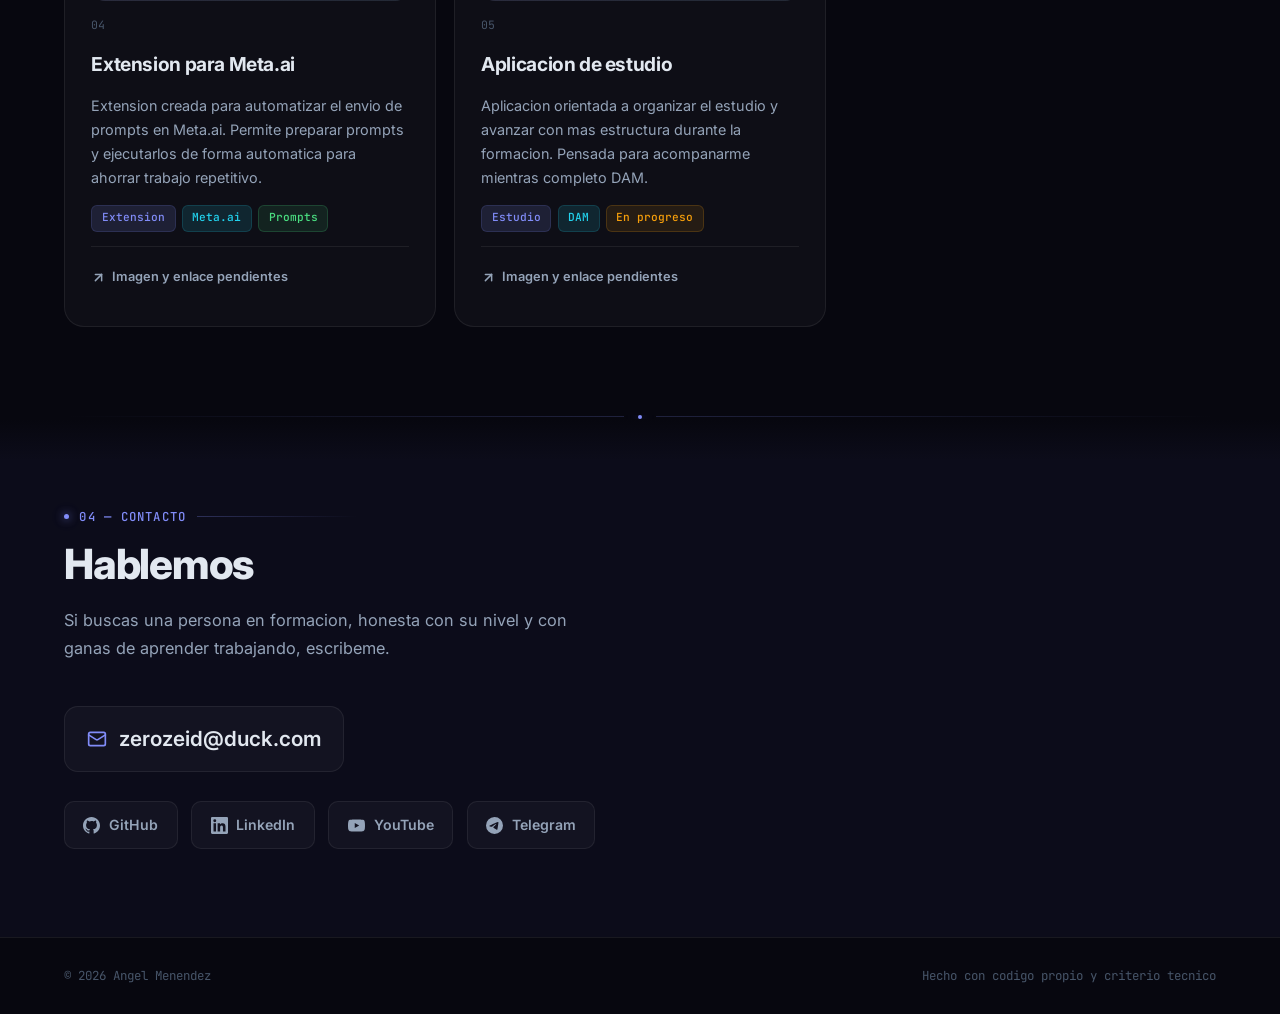
==== commit b9f5cba3: "Add LinkedIn contact link" ====
--- a/index.html
+++ b/index.html
@@ -296,6 +296,9 @@
         <a href="https://github.com/AngelmzDev" target="_blank" rel="noopener noreferrer" class="soc" aria-label="GitHub de AngelmzDev">
           <svg viewBox="0 0 24 24" fill="currentColor" aria-hidden="true"><path d="M12 0C5.374 0 0 5.373 0 12c0 5.302 3.438 9.8 8.207 11.387.599.111.793-.261.793-.577v-2.234c-3.338.726-4.033-1.416-4.033-1.416-.546-1.387-1.333-1.756-1.333-1.756-1.089-.745.083-.729.083-.729 1.205.084 1.839 1.237 1.839 1.237 1.07 1.834 2.807 1.304 3.492.997.107-.775.418-1.305.762-1.604-2.665-.305-5.467-1.334-5.467-5.931 0-1.311.469-2.381 1.236-3.221-.124-.303-.535-1.524.117-3.176 0 0 1.008-.322 3.301 1.23A11.509 11.509 0 0 1 12 5.803c1.02.005 2.047.138 3.006.404 2.291-1.552 3.297-1.23 3.297-1.23.653 1.653.242 2.874.118 3.176.77.84 1.235 1.911 1.235 3.221 0 4.609-2.807 5.624-5.479 5.921.43.372.823 1.102.823 2.222v3.293c0 .319.192.694.801.576C20.566 21.797 24 17.3 24 12c0-6.627-5.373-12-12-12z"/></svg>GitHub
         </a>
+        <a href="https://www.linkedin.com/in/angelmzz/" target="_blank" rel="noopener noreferrer" class="soc" aria-label="Perfil de LinkedIn de Ángel Menendez">
+          <svg viewBox="0 0 24 24" fill="currentColor" aria-hidden="true"><path d="M20.45 20.45h-3.56v-5.57c0-1.33-.03-3.04-1.85-3.04-1.85 0-2.14 1.45-2.14 2.94v5.67H9.34V8.98h3.42v1.57h.05c.48-.9 1.64-1.85 3.38-1.85 3.61 0 4.28 2.38 4.28 5.48v6.27ZM5.32 7.41a2.07 2.07 0 1 1 0-4.14 2.07 2.07 0 0 1 0 4.14Zm1.78 13.04H3.54V8.98H7.1v11.47ZM22.23 0H1.77C.79 0 0 .77 0 1.72v20.56C0 23.23.79 24 1.77 24h20.46c.98 0 1.77-.77 1.77-1.72V1.72C24 .77 23.21 0 22.23 0Z"/></svg>LinkedIn
+        </a>
         <a href="https://www.youtube.com/@cafeybytes" target="_blank" rel="noopener noreferrer" class="soc" aria-label="Canal YouTube Cafe y Bytes">
           <svg viewBox="0 0 24 24" fill="currentColor" aria-hidden="true"><path d="M23.498 6.186a3.016 3.016 0 0 0-2.122-2.136C19.505 3.545 12 3.545 12 3.545s-7.505 0-9.377.505A3.017 3.017 0 0 0 .502 6.186C0 8.07 0 12 0 12s0 3.93.502 5.814a3.016 3.016 0 0 0 2.122 2.136c1.871.505 9.376.505 9.376.505s7.505 0 9.377-.505a3.015 3.015 0 0 0 2.122-2.136C24 15.93 24 12 24 12s0-3.93-.502-5.814zM9.545 15.568V8.432L15.818 12l-6.273 3.568z"/></svg>YouTube
         </a>
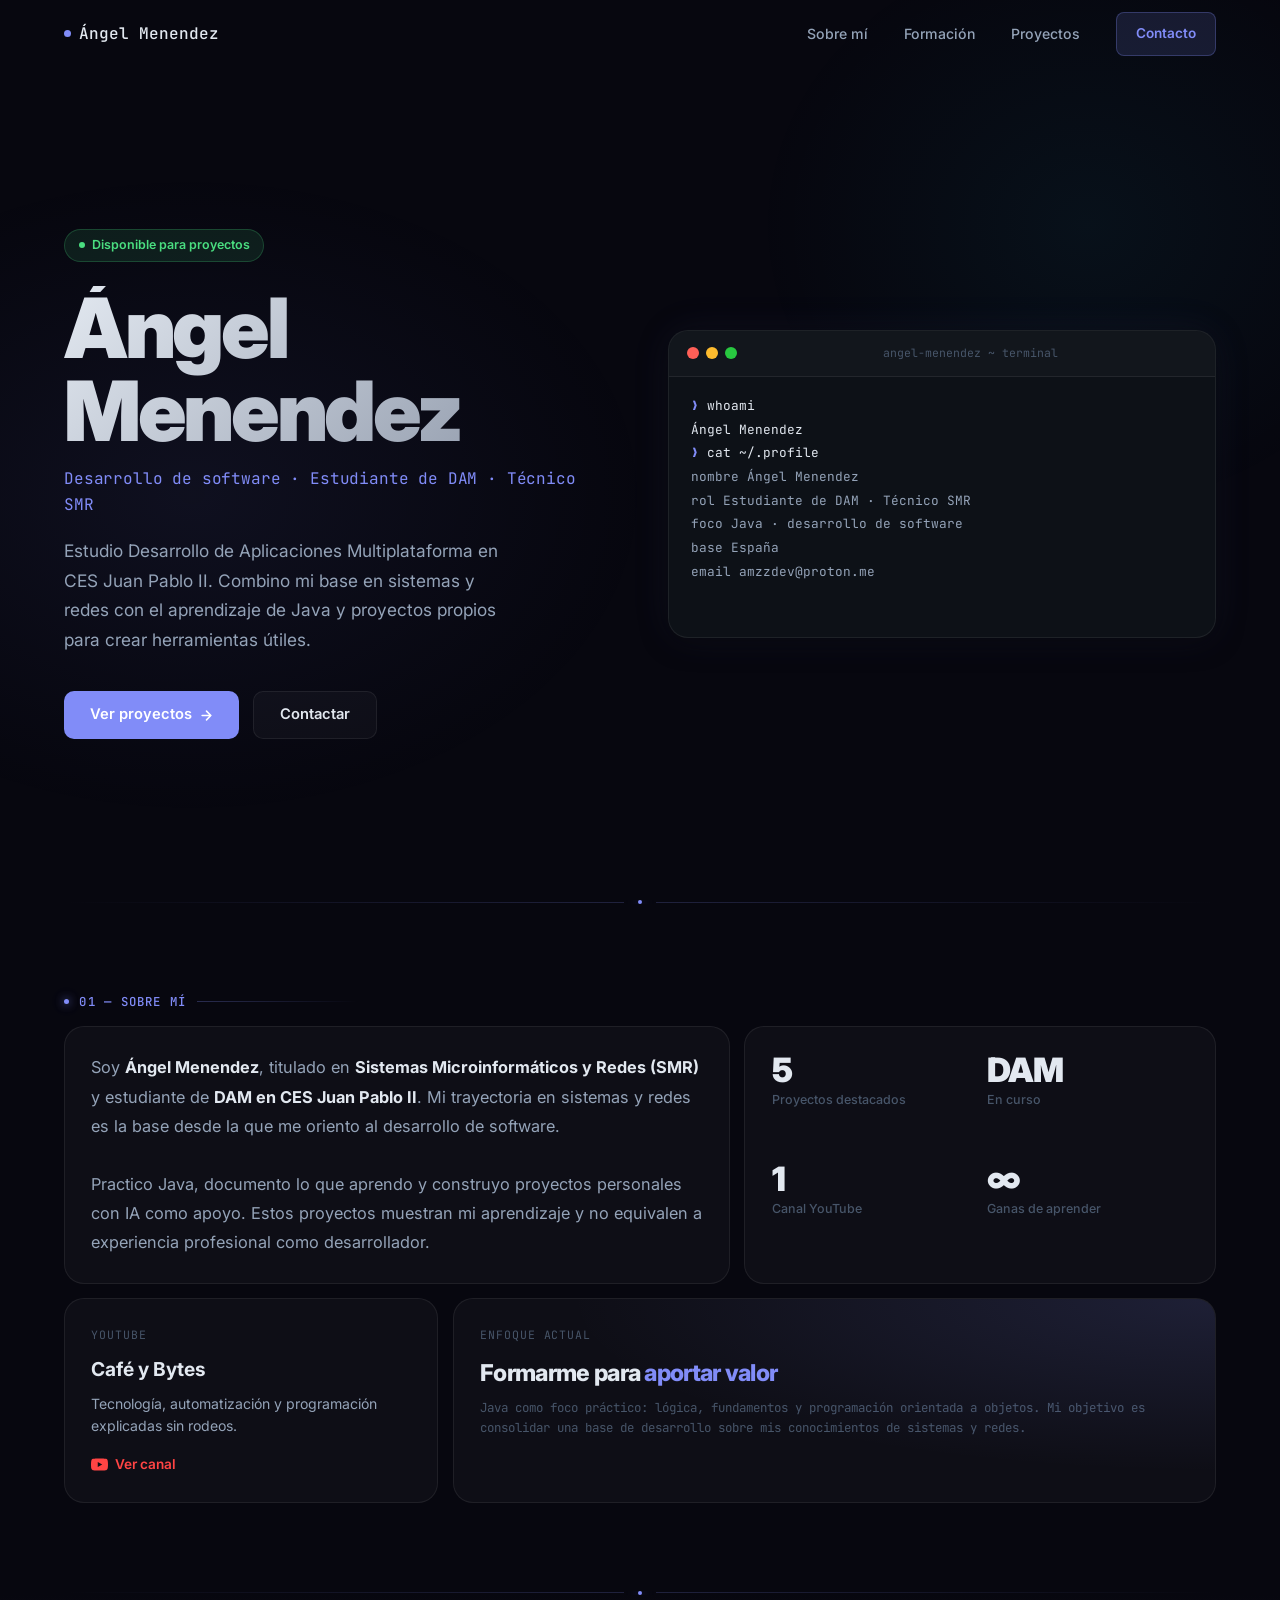
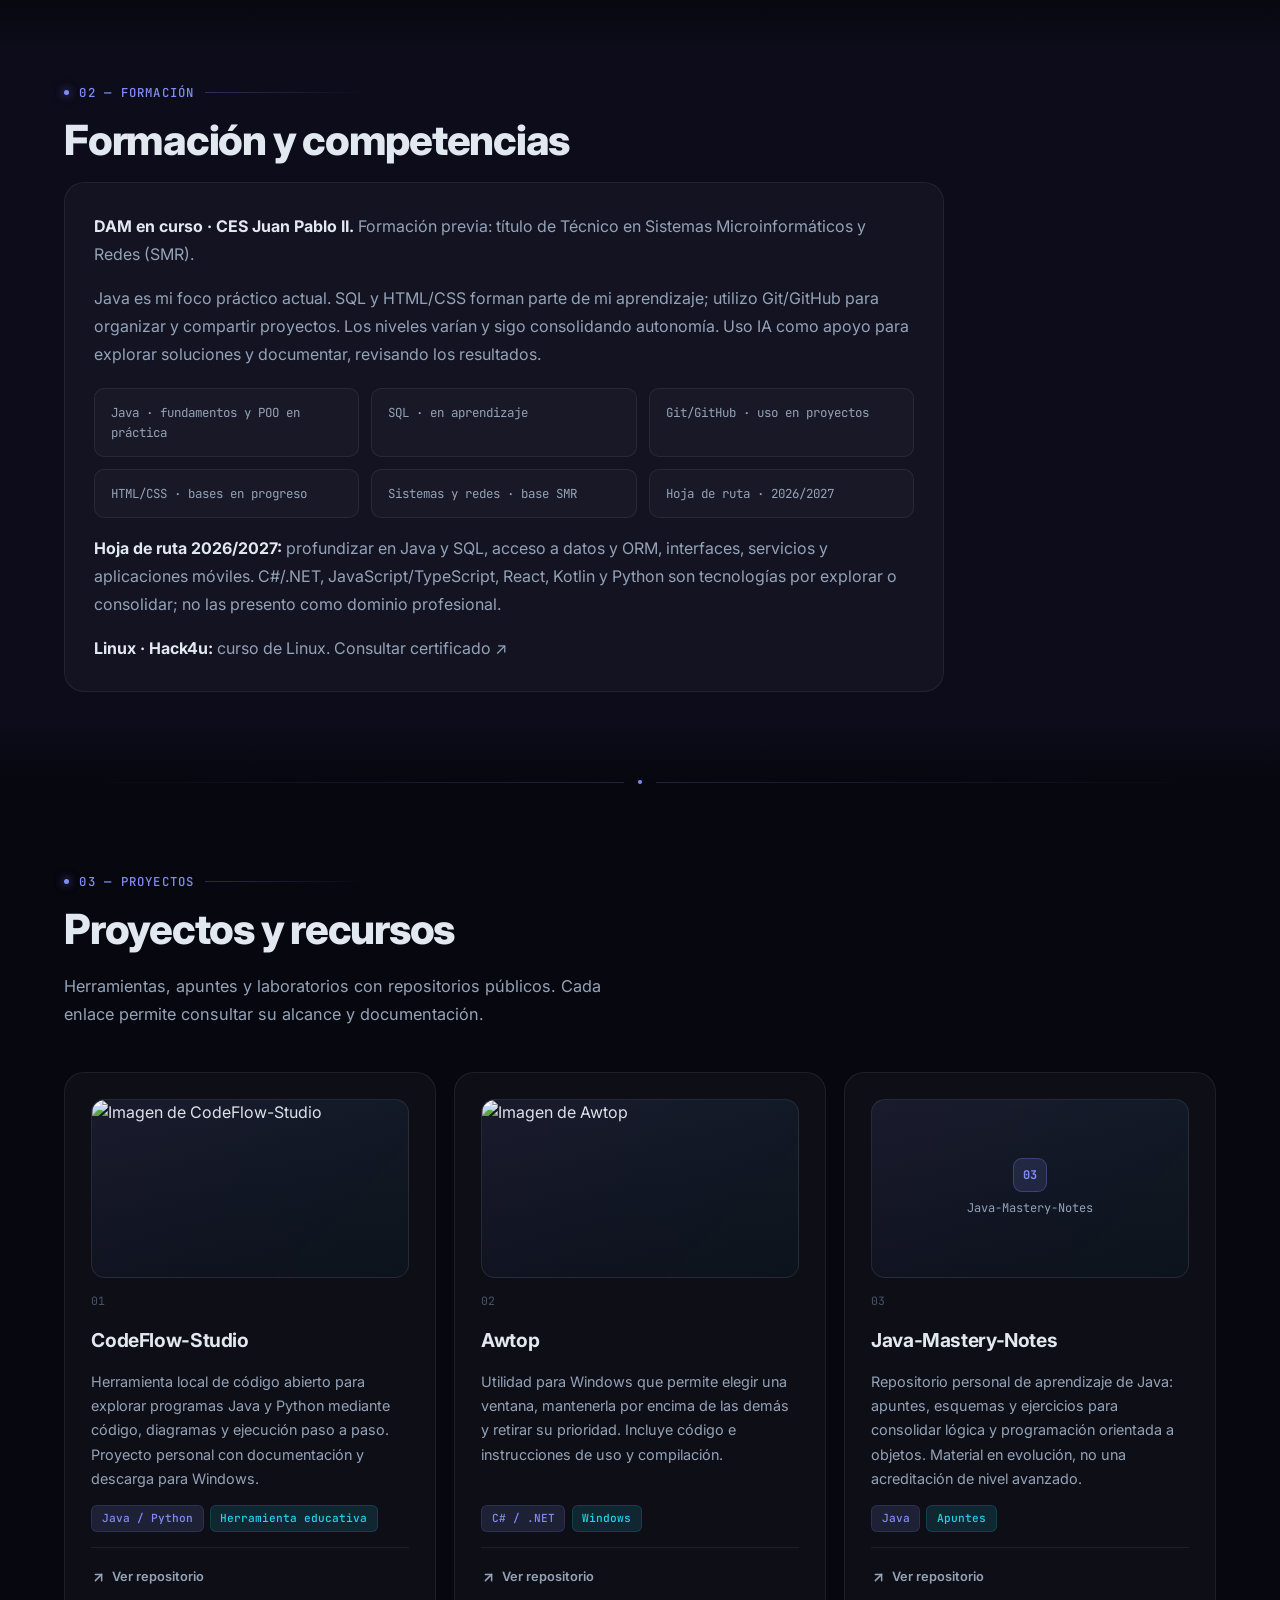
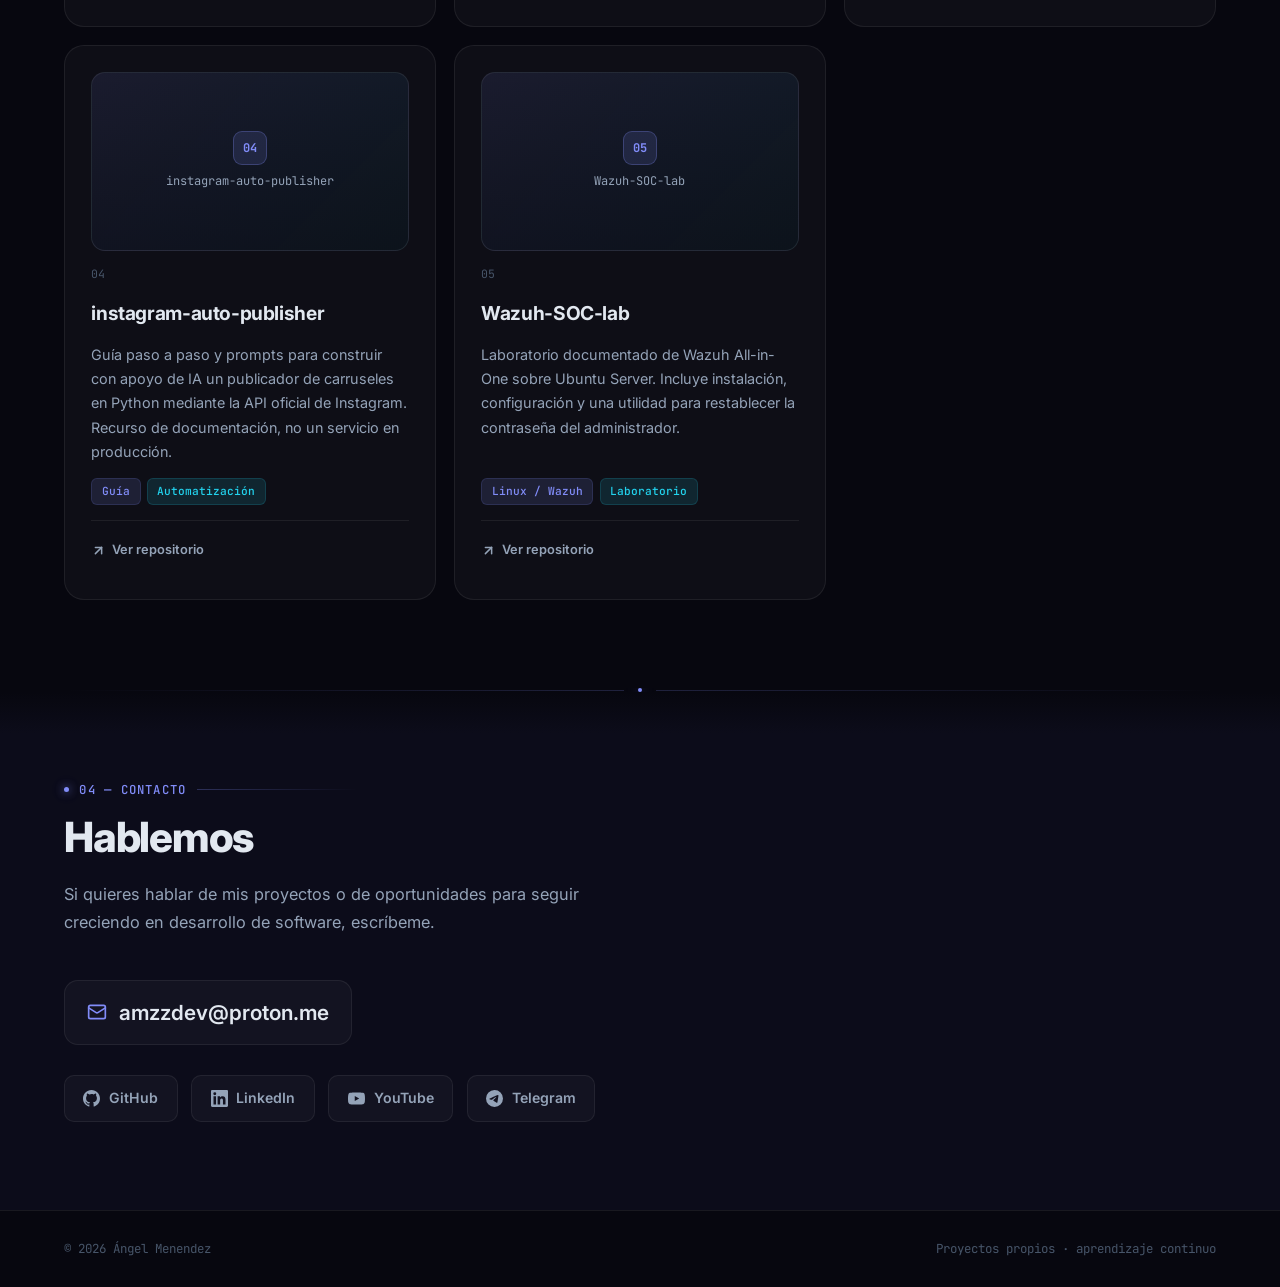
==== commit a8425a90: "Actualiza el portfolio con formación y proyectos verificados" ====
--- a/index.html
+++ b/index.html
@@ -3,16 +3,16 @@
 <head>
   <meta charset="UTF-8">
   <meta name="viewport" content="width=device-width, initial-scale=1.0">
-  <title>Ángel Menendez - Portfolio en formacion</title>
+  <title>Ángel Menendez - Portfolio de desarrollo de software</title>
   <meta name="description" content="Portfolio de Ángel Menendez: estudiante de DAM centrado en una formación sólida y en crear proyectos que aporten valor real a equipos y empresas.">
-  <link rel="canonical" href="https://angelmzdev.github.io/zeroami.github.io/">
+  <link rel="canonical" href="https://angelmzdev.github.io/">
   <meta name="theme-color" content="#07070f">
-  <meta property="og:title" content="Ángel Menendez - Portfolio en formacion">
+  <meta property="og:title" content="Ángel Menendez - Portfolio de desarrollo de software">
   <meta property="og:description" content="Estudiante de DAM centrado en una formación sólida y en proyectos que aporten valor real.">
   <meta property="og:type" content="website">
-  <meta property="og:url" content="https://angelmzdev.github.io/zeroami.github.io/">
+  <meta property="og:url" content="https://angelmzdev.github.io/">
   <meta name="twitter:card" content="summary">
-  <meta name="twitter:title" content="Ángel Menendez - Portfolio en formacion">
+  <meta name="twitter:title" content="Ángel Menendez - Portfolio de desarrollo de software">
   <meta name="twitter:description" content="Estudiante de DAM comprometido con una formación sólida, proyectos propios y mejora continua.">
   <link rel="preconnect" href="https://fonts.googleapis.com">
   <link rel="preconnect" href="https://fonts.gstatic.com" crossorigin>
@@ -192,7 +192,7 @@
   <a href="#" class="nl" aria-label="Ángel Menendez — inicio"><div class="nd" aria-hidden="true"></div>Ángel Menendez</a>
   <ul class="nv" role="list">
     <li><a href="#about">Sobre mí</a></li>
-    <li><a href="#stack">Formacion</a></li>
+    <li><a href="#stack">Formación</a></li>
     <li><a href="#projects">Proyectos</a></li>
     <li><a href="#contact" class="nc">Contacto</a></li>
   </ul>
@@ -204,8 +204,8 @@
     <div class="hl">
       <div class="badge" aria-label="Disponible para proyectos"><span class="bd2" aria-hidden="true"></span>Disponible para proyectos</div>
       <h1>Ángel Menendez</h1>
-      <p class="hs">Estudiante de DAM · Tecnico informatico en formacion</p>
-      <p class="hd">Estoy construyendo mi base como desarrollador. Uso IA como apoyo para practicar, crear prototipos y documentar mi progreso sin vender experiencia que todavia estoy consolidando.</p>
+      <p class="hs">Desarrollo de software · Estudiante de DAM · Técnico SMR</p>
+      <p class="hd">Estudio Desarrollo de Aplicaciones Multiplataforma en CES Juan Pablo II. Combino mi base en sistemas y redes con el aprendizaje de Java y proyectos propios para crear herramientas útiles.</p>
       <div class="ha">
         <a href="#projects" class="btn bp">Ver proyectos <svg width="15" height="15" viewBox="0 0 24 24" fill="none" stroke="currentColor" stroke-width="2.5" stroke-linecap="round" stroke-linejoin="round" aria-hidden="true"><path d="M5 12h14M12 5l7 7-7 7"/></svg></a>
         <a href="#contact" class="btn bo">Contactar</a>
@@ -226,11 +226,11 @@
     <p class="sl rv-l">01 — sobre mí</p>
     <div class="bento" role="list">
       <article class="bc s7 rv-l" role="listitem">
-        <p class="btext">Soy <strong>Ángel Menendez</strong>, tecnico informatico y estudiante de <strong>DAM</strong> afincado en <strong>Espana</strong>. Este portfolio muestra mi proceso: proyectos propios, documentacion, pruebas y aprendizaje practico.<br><br>Estoy construyendo criterio, habitos de trabajo y una base tecnica solida para incorporarme al sector con honestidad, capacidad de aprendizaje y ganas de aportar valor.</p>
+        <p class="btext">Soy <strong>Ángel Menendez</strong>, titulado en <strong>Sistemas Microinformáticos y Redes (SMR)</strong> y estudiante de <strong>DAM en CES Juan Pablo II</strong>. Mi trayectoria en sistemas y redes es la base desde la que me oriento al desarrollo de software.<br><br>Practico Java, documento lo que aprendo y construyo proyectos personales con IA como apoyo. Estos proyectos muestran mi aprendizaje y no equivalen a experiencia profesional como desarrollador.</p>
       </article>
       <article class="bc s5 rv-r d1" role="listitem">
         <div class="sg2">
-          <div><div class="sn" data-count="4" data-suffix="+">4<span>+</span></div><div class="slb">Repos publicos</div></div>
+          <div><div class="sn" data-count="5" data-suffix="">5</div><div class="slb">Proyectos destacados</div></div>
           <div><div class="sn">DAM</div><div class="slb">En curso</div></div>
           <div><div class="sn" data-count="1" data-suffix="">1</div><div class="slb">Canal YouTube</div></div>
           <div><div class="sn">∞</div><div class="slb">Ganas de aprender</div></div>
@@ -238,9 +238,9 @@
       </article>
       <article class="bc s4 rv-s d2" role="listitem" style="display:flex;flex-direction:column">
         <p class="ytl">YouTube</p>
-        <p class="ytc">Cafe y Bytes</p>
-        <p class="ytd">Tecnologia, automatizacion y programacion explicadas sin rodeos.</p>
-        <a href="https://www.youtube.com/@cafeybytes" target="_blank" rel="noopener noreferrer" class="yta" aria-label="Ver canal Cafe y Bytes en YouTube">
+        <p class="ytc">Café y Bytes</p>
+        <p class="ytd">Tecnología, automatización y programación explicadas sin rodeos.</p>
+        <a href="https://www.youtube.com/@cafeybytes" target="_blank" rel="noopener noreferrer" class="yta" aria-label="Ver canal Café y Bytes en YouTube">
           <svg viewBox="0 0 24 24" fill="currentColor" aria-hidden="true"><path d="M23.498 6.186a3.016 3.016 0 0 0-2.122-2.136C19.505 3.545 12 3.545 12 3.545s-7.505 0-9.377.505A3.017 3.017 0 0 0 .502 6.186C0 8.07 0 12 0 12s0 3.93.502 5.814a3.016 3.016 0 0 0 2.122 2.136c1.871.505 9.376.505 9.376.505s7.505 0 9.377-.505a3.015 3.015 0 0 0 2.122-2.136C24 15.93 24 12 24 12s0-3.93-.502-5.814zM9.545 15.568V8.432L15.818 12l-6.273 3.568z"/></svg>
           Ver canal
         </a>
@@ -248,7 +248,7 @@
       <article class="bc s8 gc rv-r d3" role="listitem">
         <p class="nwl">Enfoque actual</p>
         <p class="nwt">Formarme para <span>aportar valor</span></p>
-        <p class="nws">Estudiante de DAM totalmente enfocado en obtener la mejor formación posible para crecer como profesional y aportar valor a las empresas al terminar.</p>
+        <p class="nws">Java como foco práctico: lógica, fundamentos y programación orientada a objetos. Mi objetivo es consolidar una base de desarrollo sobre mis conocimientos de sistemas y redes.</p>
       </article>
     </div>
   </section>
@@ -257,16 +257,21 @@
 
   <!-- FORMACION -->
   <section id="stack" aria-labelledby="sh">
-    <p class="sl rv-l">02 — formacion</p>
-    <h2 class="st rv-l d1" id="sh">Tecnologias en progreso</h2>
-    <div class="learn rv d2" role="note" aria-label="Tecnologias en formacion">
-      <p><strong>Esta seccion se completara cuando acabe mis estudios de DAM.</strong> Ahora mismo prefiero ser claro: no quiero listar tecnologias como dominadas si todavia las estoy aprendiendo.</p>
-      <p>Trabajo con IA como apoyo para entender conceptos, crear prototipos y corregir errores, pero mi objetivo es consolidar fundamentos reales antes de presentarlos como competencias profesionales.</p>
+    <p class="sl rv-l">02 — formación</p>
+    <h2 class="st rv-l d1" id="sh">Formación y competencias</h2>
+    <div class="learn rv d2" role="note" aria-label="Tecnologías en formación">
+      <p><strong>DAM en curso · CES Juan Pablo II.</strong> Formación previa: título de Técnico en Sistemas Microinformáticos y Redes (SMR).</p>
+      <p>Java es mi foco práctico actual. SQL y HTML/CSS forman parte de mi aprendizaje; utilizo Git/GitHub para organizar y compartir proyectos. Los niveles varían y sigo consolidando autonomía. Uso IA como apoyo para explorar soluciones y documentar, revisando los resultados.</p>
       <div class="learn-list" aria-label="Estado actual">
-        <span class="learn-item">DAM en curso</span>
-        <span class="learn-item">Proyectos guiados con IA</span>
-        <span class="learn-item">Stack pendiente de validar</span>
+        <span class="learn-item">Java · fundamentos y POO en práctica</span>
+        <span class="learn-item">SQL · en aprendizaje</span>
+        <span class="learn-item">Git/GitHub · uso en proyectos</span>
+        <span class="learn-item">HTML/CSS · bases en progreso</span>
+        <span class="learn-item">Sistemas y redes · base SMR</span>
+        <span class="learn-item">Hoja de ruta · 2026/2027</span>
       </div>
+      <p><strong>Hoja de ruta 2026/2027:</strong> profundizar en Java y SQL, acceso a datos y ORM, interfaces, servicios y aplicaciones móviles. C#/.NET, JavaScript/TypeScript, React, Kotlin y Python son tecnologías por explorar o consolidar; no las presento como dominio profesional.</p>
+      <p><strong>Linux · Hack4u:</strong> curso de Linux. <a href="https://hack4u.io/certificate/1841-9034-8259-6884" target="_blank" rel="noopener noreferrer">Consultar certificado ↗</a></p>
     </div>
   </section>
 
@@ -275,8 +280,8 @@
   <!-- PROJECTS -->
   <section id="projects" aria-labelledby="ph">
     <p class="sl rv-l">03 — proyectos</p>
-    <h2 class="st rv-l d1" id="ph">Lo que he construido</h2>
-    <p class="sd rv d2">Proyectos propios y herramientas creadas mientras consolido mis bases técnicas. Las imágenes se añadirán cuando seleccione el material visual de cada uno.</p>
+    <h2 class="st rv-l d1" id="ph">Proyectos y recursos</h2>
+    <p class="sd rv d2">Herramientas, apuntes y laboratorios con repositorios públicos. Cada enlace permite consultar su alcance y documentación.</p>
     <div class="pg" id="pg" role="list" aria-label="Proyectos"></div>
   </section>
 
@@ -287,10 +292,10 @@
     <div class="ci">
       <p class="sl rv-l">04 — contacto</p>
       <h2 class="st rv-l d1" id="ch">Hablemos</h2>
-      <p class="sd rv d2">Si buscas una persona en formacion, honesta con su nivel y con ganas de aprender trabajando, escribeme.</p>
-      <a href="mailto:zerozeid@duck.com" class="ce rv d3" aria-label="Enviar email a zerozeid@duck.com">
+      <p class="sd rv d2">Si quieres hablar de mis proyectos o de oportunidades para seguir creciendo en desarrollo de software, escríbeme.</p>
+      <a href="mailto:amzzdev@proton.me" class="ce rv d3" aria-label="Enviar email a amzzdev@proton.me">
         <svg width="20" height="20" viewBox="0 0 24 24" fill="none" stroke="currentColor" stroke-width="2" stroke-linecap="round" stroke-linejoin="round" aria-hidden="true"><rect width="20" height="16" x="2" y="4" rx="2"/><path d="m22 7-8.97 5.7a1.94 1.94 0 0 1-2.06 0L2 7"/></svg>
-        zerozeid@duck.com
+        amzzdev@proton.me
       </a>
       <div class="socs rv d1">
         <a href="https://github.com/AngelmzDev" target="_blank" rel="noopener noreferrer" class="soc" aria-label="GitHub de AngelmzDev">
@@ -299,10 +304,10 @@
         <a href="https://www.linkedin.com/in/angelmzz/" target="_blank" rel="noopener noreferrer" class="soc" aria-label="Perfil de LinkedIn de Ángel Menendez">
           <svg viewBox="0 0 24 24" fill="currentColor" aria-hidden="true"><path d="M20.45 20.45h-3.56v-5.57c0-1.33-.03-3.04-1.85-3.04-1.85 0-2.14 1.45-2.14 2.94v5.67H9.34V8.98h3.42v1.57h.05c.48-.9 1.64-1.85 3.38-1.85 3.61 0 4.28 2.38 4.28 5.48v6.27ZM5.32 7.41a2.07 2.07 0 1 1 0-4.14 2.07 2.07 0 0 1 0 4.14Zm1.78 13.04H3.54V8.98H7.1v11.47ZM22.23 0H1.77C.79 0 0 .77 0 1.72v20.56C0 23.23.79 24 1.77 24h20.46c.98 0 1.77-.77 1.77-1.72V1.72C24 .77 23.21 0 22.23 0Z"/></svg>LinkedIn
         </a>
-        <a href="https://www.youtube.com/@cafeybytes" target="_blank" rel="noopener noreferrer" class="soc" aria-label="Canal YouTube Cafe y Bytes">
+        <a href="https://www.youtube.com/@cafeybytes" target="_blank" rel="noopener noreferrer" class="soc" aria-label="Canal YouTube Café y Bytes">
           <svg viewBox="0 0 24 24" fill="currentColor" aria-hidden="true"><path d="M23.498 6.186a3.016 3.016 0 0 0-2.122-2.136C19.505 3.545 12 3.545 12 3.545s-7.505 0-9.377.505A3.017 3.017 0 0 0 .502 6.186C0 8.07 0 12 0 12s0 3.93.502 5.814a3.016 3.016 0 0 0 2.122 2.136c1.871.505 9.376.505 9.376.505s7.505 0 9.377-.505a3.015 3.015 0 0 0 2.122-2.136C24 15.93 24 12 24 12s0-3.93-.502-5.814zM9.545 15.568V8.432L15.818 12l-6.273 3.568z"/></svg>YouTube
         </a>
-        <a href="https://t.me/ImZerozeid" target="_blank" rel="noopener noreferrer" class="soc" aria-label="Telegram de Angel Menendez">
+        <a href="https://t.me/ImZerozeid" target="_blank" rel="noopener noreferrer" class="soc" aria-label="Telegram de Ángel Menendez">
           <svg viewBox="0 0 24 24" fill="currentColor" aria-hidden="true"><path d="M11.944 0A12 12 0 0 0 0 12a12 12 0 0 0 12 12 12 12 0 0 0 12-12A12 12 0 0 0 12 0a12 12 0 0 0-.056 0zm4.962 7.224c.1-.002.321.023.465.14a.506.506 0 0 1 .171.325c.016.093.036.306.02.472-.18 1.898-.962 6.502-1.36 8.627-.168.9-.499 1.201-.82 1.23-.696.065-1.225-.46-1.9-.902-1.056-.693-1.653-1.124-2.678-1.8-1.185-.78-.417-1.21.258-1.91.177-.184 3.247-2.977 3.307-3.23.007-.032.014-.15-.056-.212s-.174-.041-.249-.024c-.106.024-1.793 1.14-5.061 3.345-.48.33-.913.49-1.302.48-.428-.008-1.252-.241-1.865-.44-.752-.245-1.349-.374-1.297-.789.027-.216.325-.437.893-.663 3.498-1.524 5.83-2.529 6.998-3.014 3.332-1.386 4.025-1.627 4.476-1.635z"/></svg>Telegram
         </a>
       </div>
@@ -311,8 +316,8 @@
 </main>
 
 <footer>
-  <p class="ft">© 2026 Angel Menendez</p>
-  <p class="ft">Hecho con codigo propio y criterio tecnico</p>
+  <p class="ft">© 2026 Ángel Menendez</p>
+  <p class="ft">Proyectos propios · aprendizaje continuo</p>
 </footer>
 
 <script>
@@ -334,15 +339,15 @@
     '',
     '<span class="tp">❯</span> <span class="tc2">cat ~/.profile</span>',
     '<span class="ti">  nombre    Ángel Menendez</span>',
-    '<span class="ti">  rol       Tecnico informatico</span>',
-    '<span class="ti">  foco      DAM · formación sólida · valor profesional</span>',
-    '<span class="ti">  base      Espana</span>',
-    '<span class="ti">  email     zerozeid@duck.com</span>',
+    '<span class="ti">  rol       Estudiante de DAM · Técnico SMR</span>',
+    '<span class="ti">  foco      Java · desarrollo de software</span>',
+    '<span class="ti">  base      España</span>',
+    '<span class="ti">  email     amzzdev@proton.me</span>',
     '<span class="ti">  github    github.com/AngelmzDev</span>',
     '<span class="tok">  ok        portfolio cargado</span>',
     '',
     '<span class="tp">❯</span> <span class="tc2">ls proyectos/</span>',
-    '<span class="tc2">  Awtop/  LandingInfo/  VideoTool/  MetaPromptExt/  EstudioApp/</span>',
+    '<span class="tc2">  CodeFlow-Studio/  Awtop/  Java-Mastery-Notes/<br>  instagram-auto-publisher/  Wazuh-SOC-lab/</span>',
     '',
     '<span class="tp">❯</span> <span class="tcm"># aprendiendo · construyendo · mejorando</span>'
   ];
@@ -380,19 +385,101 @@
 
   // PROJECTS
   const pjs=[
-    {num:'01',title:'Awtop',desc:'Aplicación de escritorio para elegir cualquier ventana visible y mantenerla siempre en primer plano. Diseñada para gestionar el espacio de trabajo en Windows de forma rápida y sencilla.',tags:[{l:'C#',c:'ta'},{l:'Windows',c:'tc3'},{l:'Productividad',c:'tg'}],href:'https://github.com/AngelmzDev/Awtop',linkText:'Ver repositorio'},
-    {num:'02',title:'Landing Page Generator Info',desc:'Landing page informativa para explicar un servicio de generacion de landing pages. Presenta la propuesta, el proceso y el tipo de resultado que se puede pedir.',tags:[{l:'Landing page',c:'ta'},{l:'Vercel',c:'tc3'},{l:'Informacion',c:'tg'}],href:'https://zerozeidlandig.vercel.app/',linkText:'Ver landing'},
-    {num:'03',title:'Automatizacion de videos',desc:'Herramienta propia para crear videos de forma automatizada: solo indico el titulo y la duracion, y el sistema prepara el flujo de generacion del contenido.',tags:[{l:'Automatizacion',c:'ta'},{l:'Video',c:'tc3'},{l:'IA como apoyo',c:'tg'}]},
-    {num:'04',title:'Extension para Meta.ai',desc:'Extension creada para automatizar el envio de prompts en Meta.ai. Permite preparar prompts y ejecutarlos de forma automatica para ahorrar trabajo repetitivo.',tags:[{l:'Extension',c:'ta'},{l:'Meta.ai',c:'tc3'},{l:'Prompts',c:'tg'}]},
-    {num:'05',title:'Aplicacion de estudio',desc:'Aplicacion orientada a organizar el estudio y avanzar con mas estructura durante la formacion. Pensada para acompanarme mientras completo DAM.',tags:[{l:'Estudio',c:'ta'},{l:'DAM',c:'tc3'},{l:'En progreso',c:'tw'}]}
-  ];
+  {
+    "num": "01",
+    "title": "CodeFlow-Studio",
+    "desc": "Herramienta local de código abierto para explorar programas Java y Python mediante código, diagramas y ejecución paso a paso. Proyecto personal con documentación y descarga para Windows.",
+    "tags": [
+      {
+        "l": "Java / Python",
+        "c": "ta"
+      },
+      {
+        "l": "Herramienta educativa",
+        "c": "tc3"
+      }
+    ],
+    "href": "https://github.com/AngelmzDev/CodeFlow-Studio",
+    "linkText": "Ver repositorio",
+    "img": "https://raw.githubusercontent.com/AngelmzDev/CodeFlow-Studio/main/docs/images/codeflow-cover.png"
+  },
+  {
+    "num": "02",
+    "title": "Awtop",
+    "desc": "Utilidad para Windows que permite elegir una ventana, mantenerla por encima de las demás y retirar su prioridad. Incluye código e instrucciones de uso y compilación.",
+    "tags": [
+      {
+        "l": "C# / .NET",
+        "c": "ta"
+      },
+      {
+        "l": "Windows",
+        "c": "tc3"
+      }
+    ],
+    "href": "https://github.com/AngelmzDev/Awtop",
+    "linkText": "Ver repositorio",
+    "img": "https://raw.githubusercontent.com/AngelmzDev/Awtop/main/awtop-hero.png"
+  },
+  {
+    "num": "03",
+    "title": "Java-Mastery-Notes",
+    "desc": "Repositorio personal de aprendizaje de Java: apuntes, esquemas y ejercicios para consolidar lógica y programación orientada a objetos. Material en evolución, no una acreditación de nivel avanzado.",
+    "tags": [
+      {
+        "l": "Java",
+        "c": "ta"
+      },
+      {
+        "l": "Apuntes",
+        "c": "tc3"
+      }
+    ],
+    "href": "https://github.com/AngelmzDev/Java-Mastery-Notes",
+    "linkText": "Ver repositorio"
+  },
+  {
+    "num": "04",
+    "title": "instagram-auto-publisher",
+    "desc": "Guía paso a paso y prompts para construir con apoyo de IA un publicador de carruseles en Python mediante la API oficial de Instagram. Recurso de documentación, no un servicio en producción.",
+    "tags": [
+      {
+        "l": "Guía",
+        "c": "ta"
+      },
+      {
+        "l": "Automatización",
+        "c": "tc3"
+      }
+    ],
+    "href": "https://github.com/AngelmzDev/instagram-auto-publisher",
+    "linkText": "Ver repositorio"
+  },
+  {
+    "num": "05",
+    "title": "Wazuh-SOC-lab",
+    "desc": "Laboratorio documentado de Wazuh All-in-One sobre Ubuntu Server. Incluye instalación, configuración y una utilidad para restablecer la contraseña del administrador.",
+    "tags": [
+      {
+        "l": "Linux / Wazuh",
+        "c": "ta"
+      },
+      {
+        "l": "Laboratorio",
+        "c": "tc3"
+      }
+    ],
+    "href": "https://github.com/AngelmzDev/Wazuh-SOC-lab",
+    "linkText": "Ver repositorio"
+  }
+];
   const pg=document.getElementById('pg');
   const linkI=`<svg width="15" height="15" viewBox="0 0 24 24" fill="none" stroke="currentColor" stroke-width="2.4" stroke-linecap="round" stroke-linejoin="round" aria-hidden="true"><path d="M7 17 17 7"/><path d="M7 7h10v10"/></svg>`;
   pjs.forEach((p,i)=>{
     const el=document.createElement('article');
     el.className='pj rv'+(i===1?' d1':i===2?' d2':i===3?' d3':'');
     el.setAttribute('role','listitem');
-    const media=p.img?`<div class="pimg"><img src="${p.img}" alt="Imagen de ${p.title}"></div>`:`<div class="pimg" aria-label="Imagen pendiente para ${p.title}"><div class="phold"><span>${p.num}</span>Imagen pendiente</div></div>`;
+    const media=p.img?`<div class="pimg"><img src="${p.img}" alt="Imagen de ${p.title}"></div>`:`<div class="pimg" aria-label="Recurso: ${p.title}"><div class="phold"><span>${p.num}</span>${p.title}</div></div>`;
     const footer=p.href?`<div class="pf"><a href="${p.href}" target="_blank" rel="noopener noreferrer" class="pl" aria-label="${p.linkText||'Ver proyecto'}: ${p.title}">${linkI} ${p.linkText||'Ver proyecto'}</a></div>`:`<div class="pf"><span class="pl" aria-label="Proyecto pendiente de enlace">${linkI} Imagen y enlace pendientes</span></div>`;
     el.innerHTML=`${media}<span class="pn">${p.num}</span><h3 class="pt">${p.title}</h3><p class="pd2">${p.desc}</p><div class="tags">${p.tags.map(t=>`<span class="tag ${t.c}">${t.l}</span>`).join('')}</div>${footer}`;
     pg.appendChild(el);
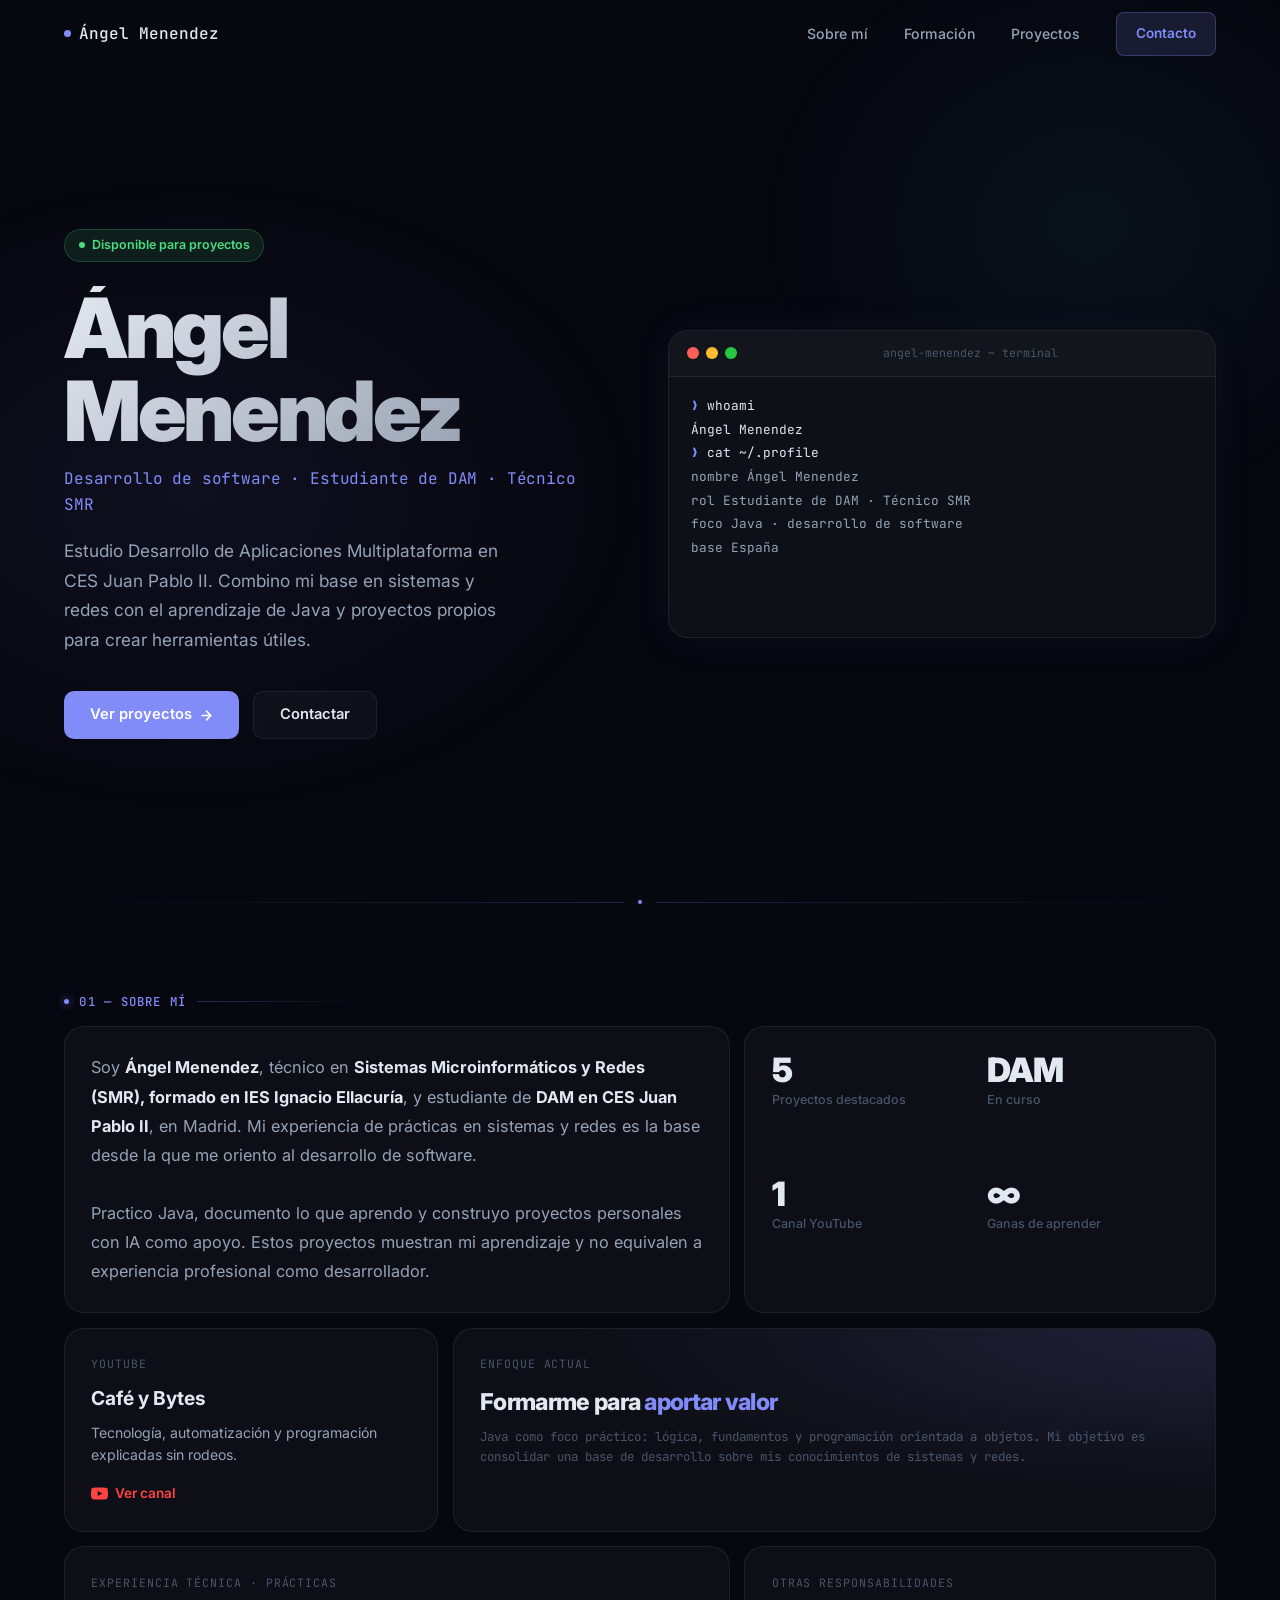
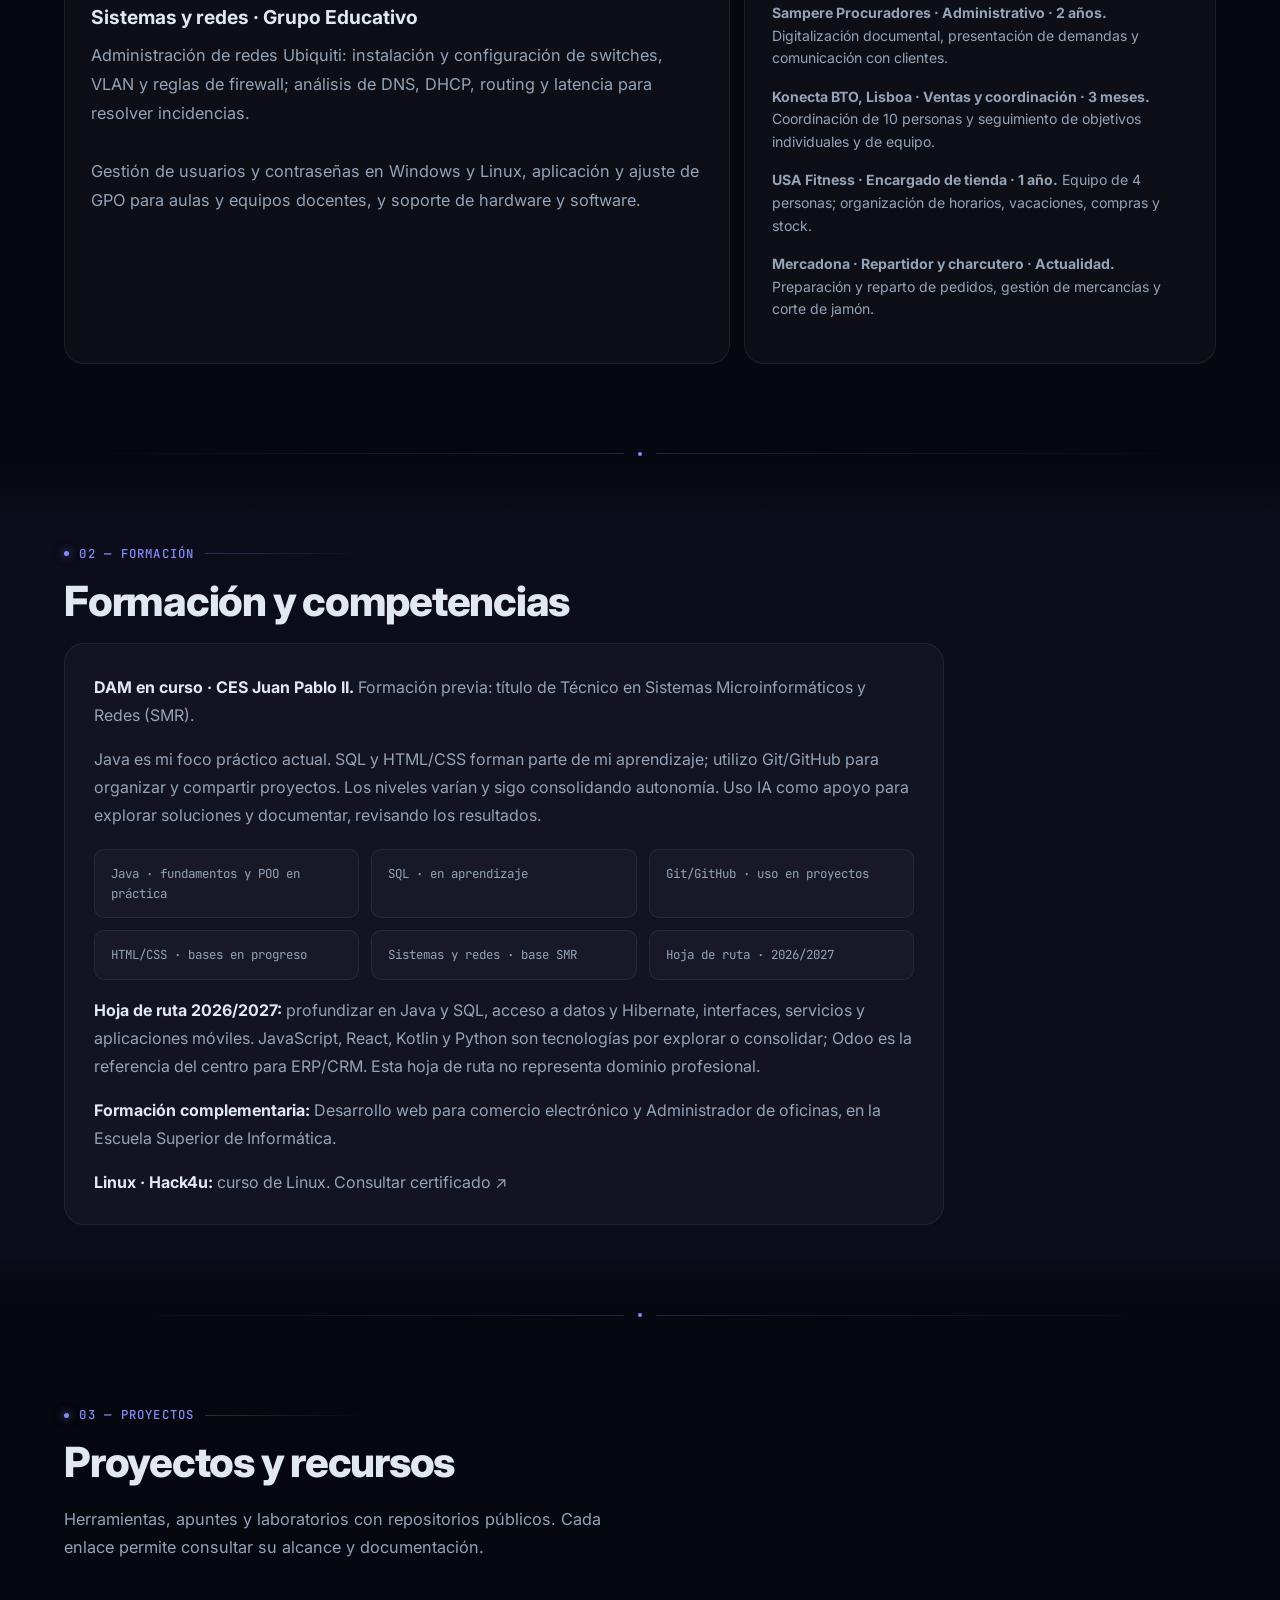
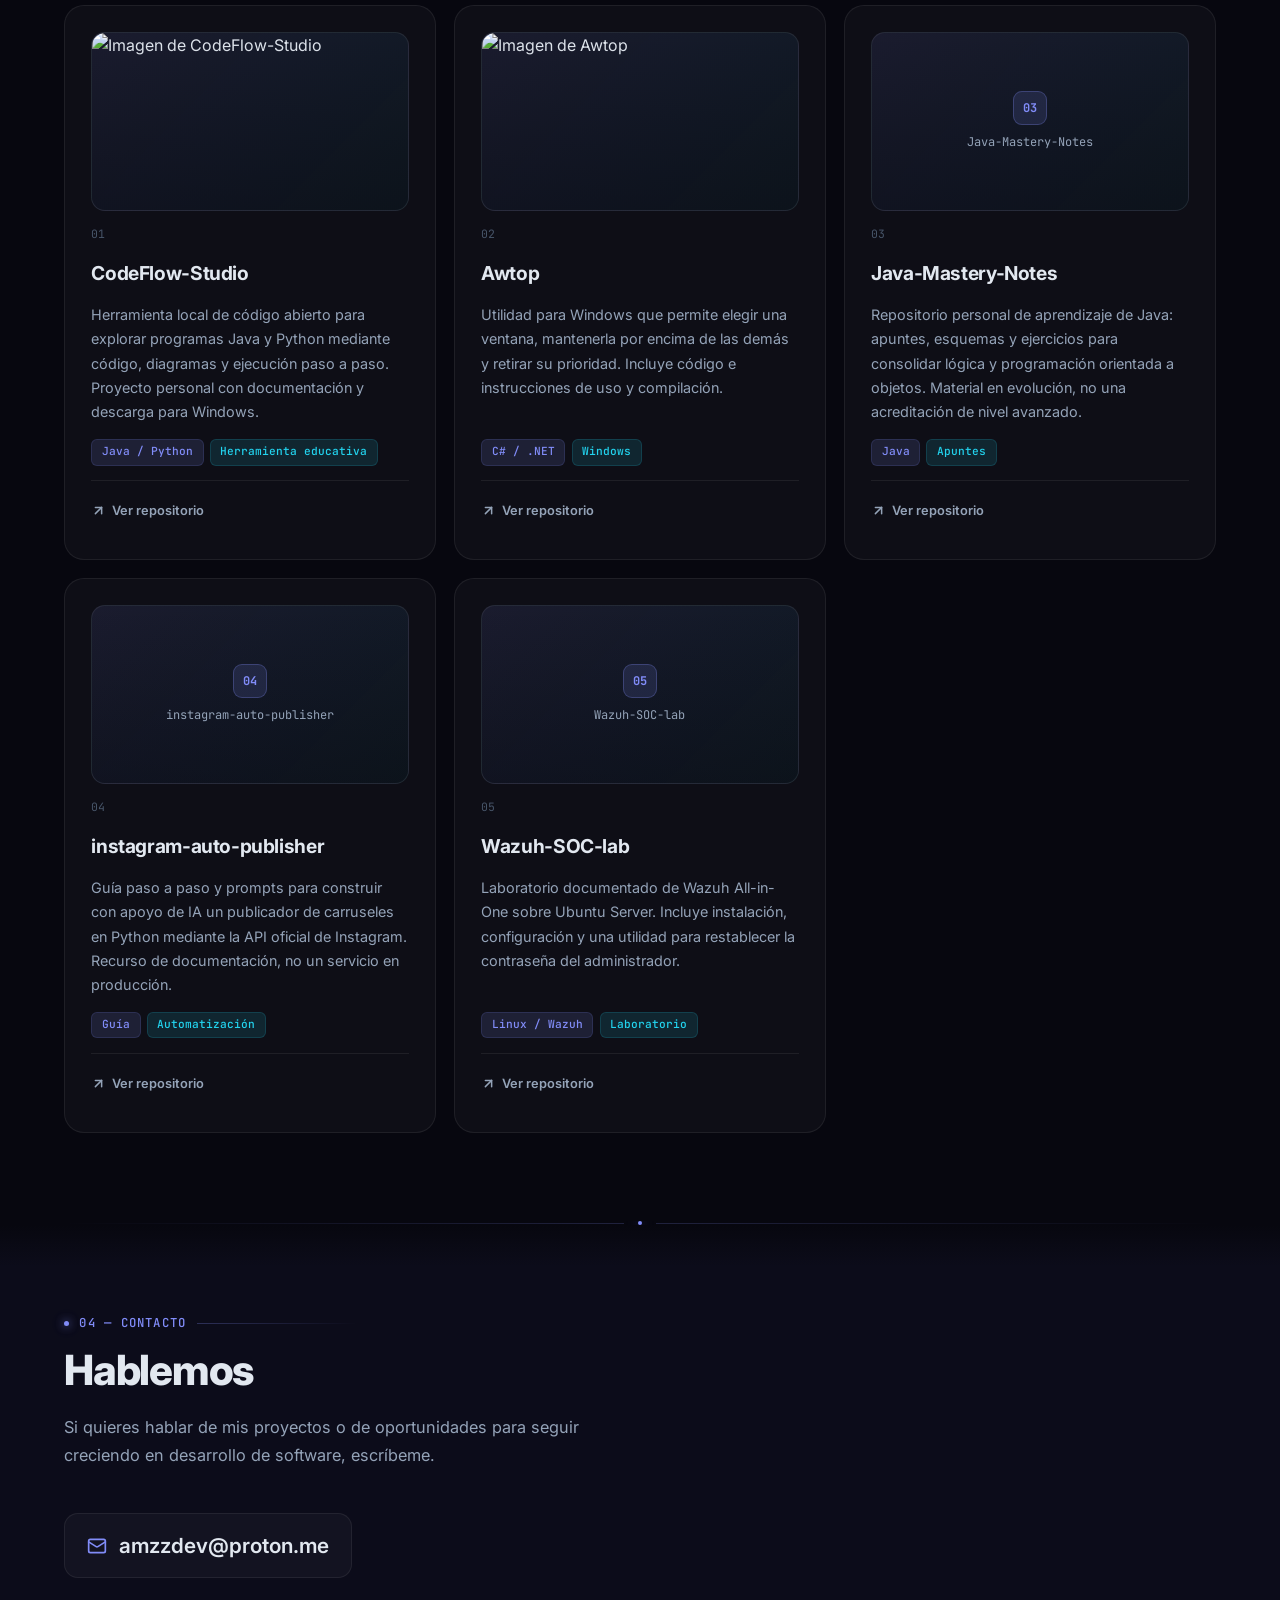
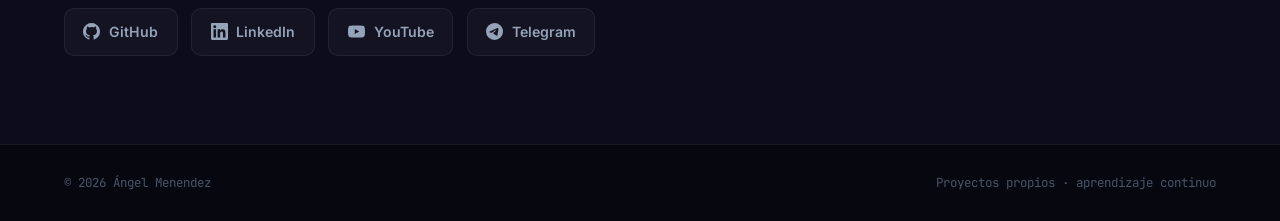
==== commit 3665c207: "Completa experiencia y formación a partir del CV" ====
--- a/index.html
+++ b/index.html
@@ -226,7 +226,7 @@
     <p class="sl rv-l">01 — sobre mí</p>
     <div class="bento" role="list">
       <article class="bc s7 rv-l" role="listitem">
-        <p class="btext">Soy <strong>Ángel Menendez</strong>, titulado en <strong>Sistemas Microinformáticos y Redes (SMR)</strong> y estudiante de <strong>DAM en CES Juan Pablo II</strong>. Mi trayectoria en sistemas y redes es la base desde la que me oriento al desarrollo de software.<br><br>Practico Java, documento lo que aprendo y construyo proyectos personales con IA como apoyo. Estos proyectos muestran mi aprendizaje y no equivalen a experiencia profesional como desarrollador.</p>
+        <p class="btext">Soy <strong>Ángel Menendez</strong>, técnico en <strong>Sistemas Microinformáticos y Redes (SMR), formado en IES Ignacio Ellacuría</strong>, y estudiante de <strong>DAM en CES Juan Pablo II</strong>, en Madrid. Mi experiencia de prácticas en sistemas y redes es la base desde la que me oriento al desarrollo de software.<br><br>Practico Java, documento lo que aprendo y construyo proyectos personales con IA como apoyo. Estos proyectos muestran mi aprendizaje y no equivalen a experiencia profesional como desarrollador.</p>
       </article>
       <article class="bc s5 rv-r d1" role="listitem">
         <div class="sg2">
@@ -250,6 +250,18 @@
         <p class="nwt">Formarme para <span>aportar valor</span></p>
         <p class="nws">Java como foco práctico: lógica, fundamentos y programación orientada a objetos. Mi objetivo es consolidar una base de desarrollo sobre mis conocimientos de sistemas y redes.</p>
       </article>
+      <article class="bc s7 rv-l" role="listitem">
+        <p class="nwl">Experiencia técnica · prácticas</p>
+        <h2 class="ytc">Sistemas y redes · Grupo Educativo</h2>
+        <p class="btext">Administración de redes Ubiquiti: instalación y configuración de switches, VLAN y reglas de firewall; análisis de DNS, DHCP, routing y latencia para resolver incidencias.<br><br>Gestión de usuarios y contraseñas en Windows y Linux, aplicación y ajuste de GPO para aulas y equipos docentes, y soporte de hardware y software.</p>
+      </article>
+      <article class="bc s5 rv-r d1" role="listitem">
+        <p class="nwl">Otras responsabilidades</p>
+        <p class="ytd"><strong>Sampere Procuradores · Administrativo · 2 años.</strong> Digitalización documental, presentación de demandas y comunicación con clientes.</p>
+        <p class="ytd"><strong>Konecta BTO, Lisboa · Ventas y coordinación · 3 meses.</strong> Coordinación de 10 personas y seguimiento de objetivos individuales y de equipo.</p>
+        <p class="ytd"><strong>USA Fitness · Encargado de tienda · 1 año.</strong> Equipo de 4 personas; organización de horarios, vacaciones, compras y stock.</p>
+        <p class="ytd"><strong>Mercadona · Repartidor y charcutero · Actualidad.</strong> Preparación y reparto de pedidos, gestión de mercancías y corte de jamón.</p>
+      </article>
     </div>
   </section>
 
@@ -270,7 +282,8 @@
         <span class="learn-item">Sistemas y redes · base SMR</span>
         <span class="learn-item">Hoja de ruta · 2026/2027</span>
       </div>
-      <p><strong>Hoja de ruta 2026/2027:</strong> profundizar en Java y SQL, acceso a datos y ORM, interfaces, servicios y aplicaciones móviles. C#/.NET, JavaScript/TypeScript, React, Kotlin y Python son tecnologías por explorar o consolidar; no las presento como dominio profesional.</p>
+      <p><strong>Hoja de ruta 2026/2027:</strong> profundizar en Java y SQL, acceso a datos y Hibernate, interfaces, servicios y aplicaciones móviles. JavaScript, React, Kotlin y Python son tecnologías por explorar o consolidar; Odoo es la referencia del centro para ERP/CRM. Esta hoja de ruta no representa dominio profesional.</p>
+      <p><strong>Formación complementaria:</strong> Desarrollo web para comercio electrónico y Administrador de oficinas, en la Escuela Superior de Informática.</p>
       <p><strong>Linux · Hack4u:</strong> curso de Linux. <a href="https://hack4u.io/certificate/1841-9034-8259-6884" target="_blank" rel="noopener noreferrer">Consultar certificado ↗</a></p>
     </div>
   </section>
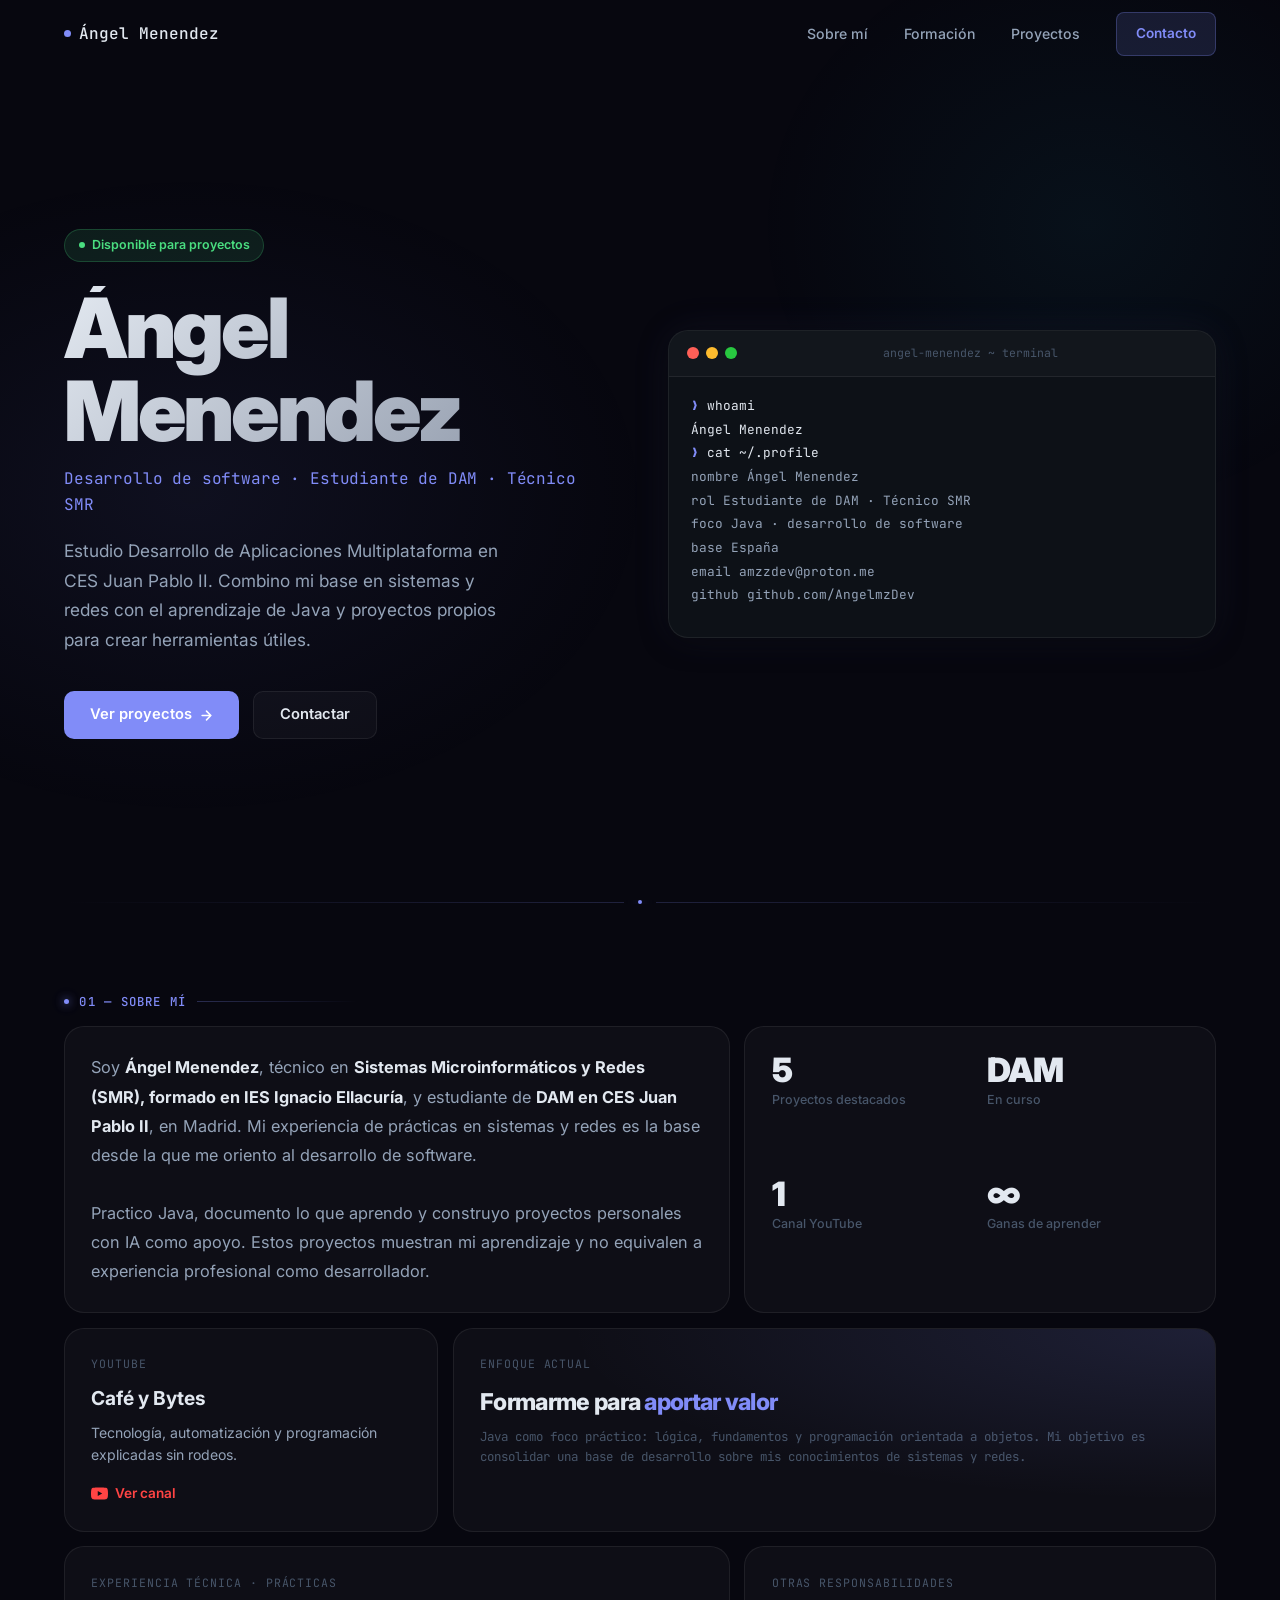
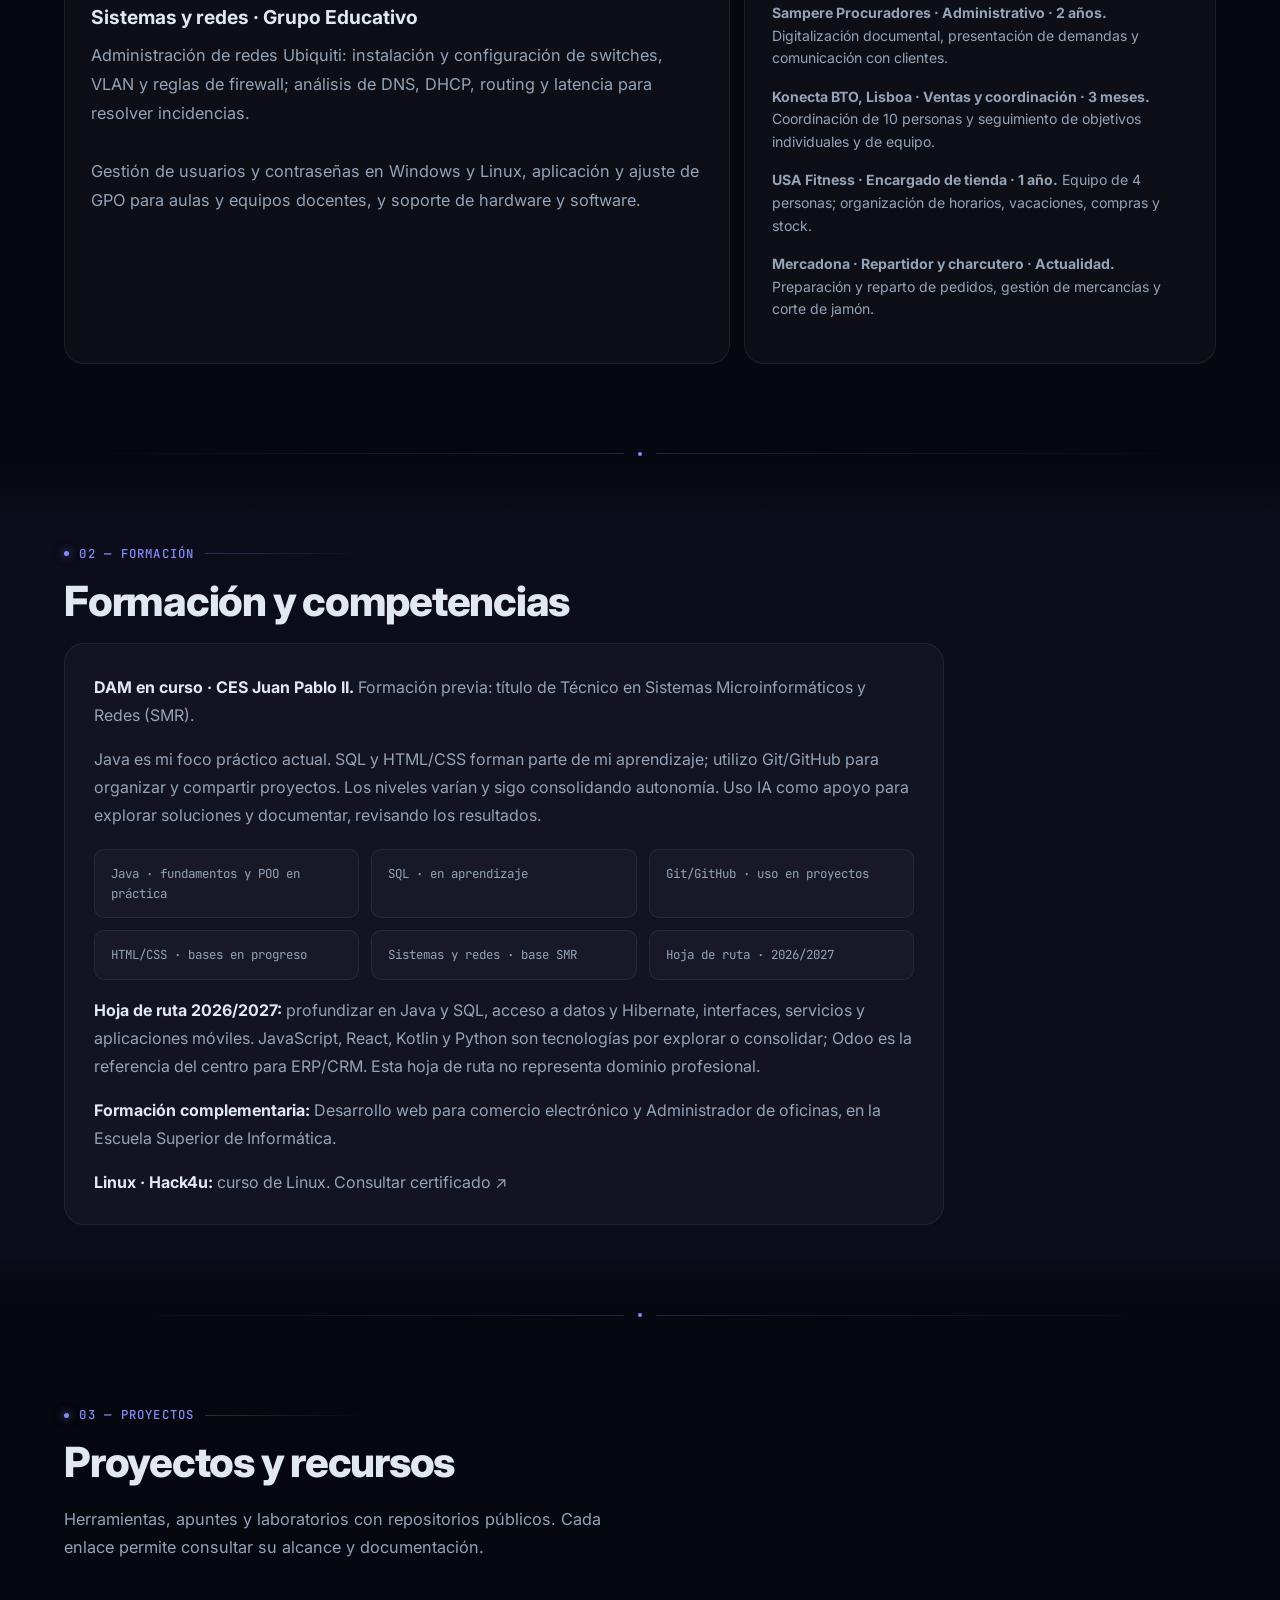
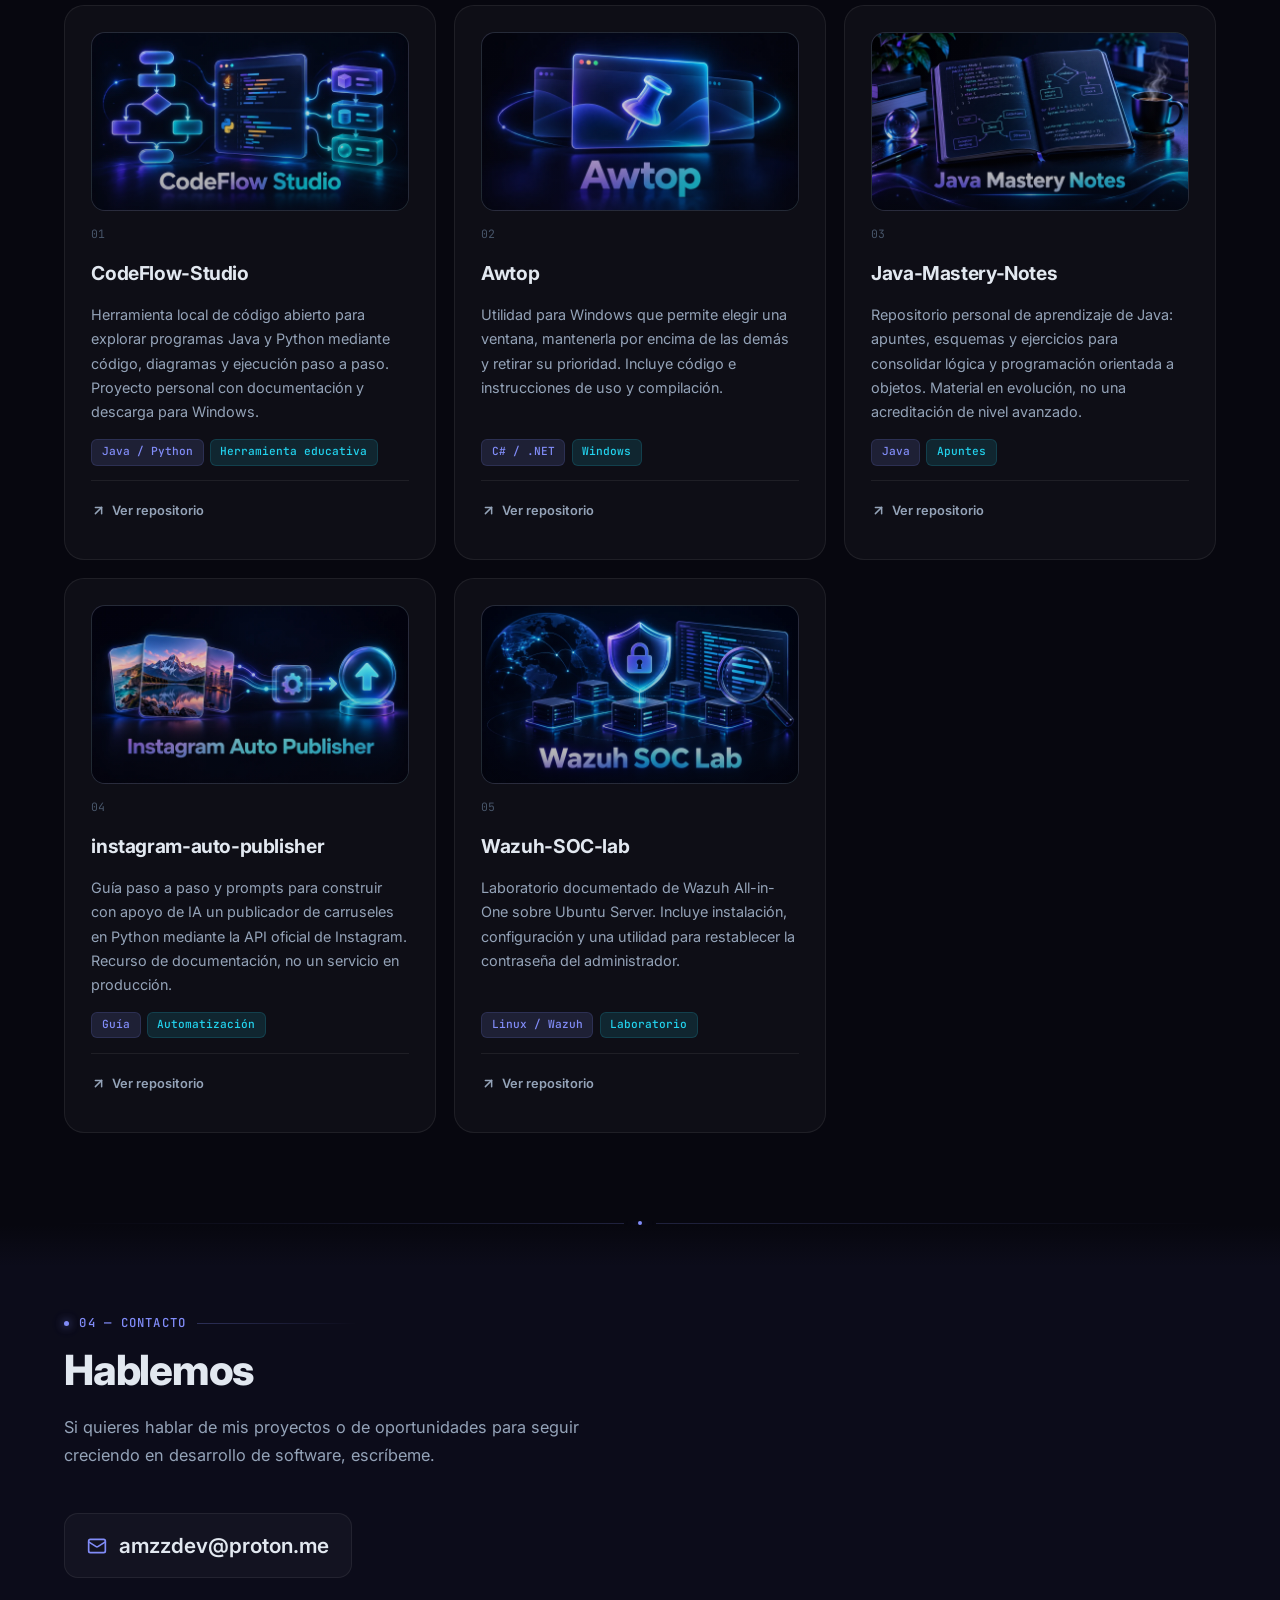
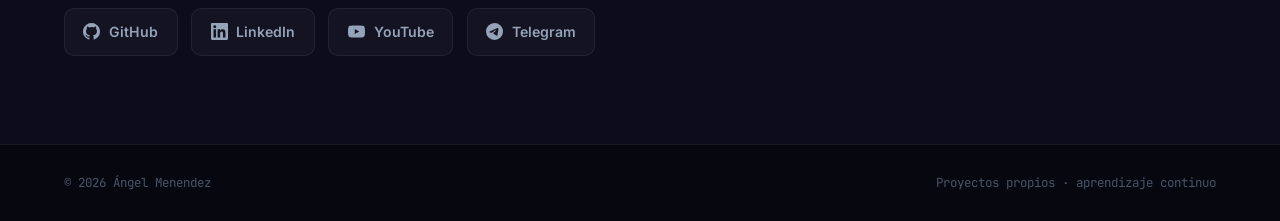
==== commit 20996c93: "Add illustrated thumbnails for all portfolio projects" ====
--- a/index.html
+++ b/index.html
@@ -414,7 +414,7 @@
     ],
     "href": "https://github.com/AngelmzDev/CodeFlow-Studio",
     "linkText": "Ver repositorio",
-    "img": "https://raw.githubusercontent.com/AngelmzDev/CodeFlow-Studio/main/docs/images/codeflow-cover.png"
+    "img": "assets/projects/codeflow-studio.webp"
   },
   {
     "num": "02",
@@ -432,7 +432,7 @@
     ],
     "href": "https://github.com/AngelmzDev/Awtop",
     "linkText": "Ver repositorio",
-    "img": "https://raw.githubusercontent.com/AngelmzDev/Awtop/main/awtop-hero.png"
+    "img": "assets/projects/awtop.webp"
   },
   {
     "num": "03",
@@ -449,7 +449,8 @@
       }
     ],
     "href": "https://github.com/AngelmzDev/Java-Mastery-Notes",
-    "linkText": "Ver repositorio"
+    "linkText": "Ver repositorio",
+    "img": "assets/projects/java-mastery-notes.webp"
   },
   {
     "num": "04",
@@ -466,7 +467,8 @@
       }
     ],
     "href": "https://github.com/AngelmzDev/instagram-auto-publisher",
-    "linkText": "Ver repositorio"
+    "linkText": "Ver repositorio",
+    "img": "assets/projects/instagram-auto-publisher.webp"
   },
   {
     "num": "05",
@@ -483,7 +485,8 @@
       }
     ],
     "href": "https://github.com/AngelmzDev/Wazuh-SOC-lab",
-    "linkText": "Ver repositorio"
+    "linkText": "Ver repositorio",
+    "img": "assets/projects/wazuh-soc-lab.webp"
   }
 ];
   const pg=document.getElementById('pg');
@@ -492,7 +495,7 @@
     const el=document.createElement('article');
     el.className='pj rv'+(i===1?' d1':i===2?' d2':i===3?' d3':'');
     el.setAttribute('role','listitem');
-    const media=p.img?`<div class="pimg"><img src="${p.img}" alt="Imagen de ${p.title}"></div>`:`<div class="pimg" aria-label="Recurso: ${p.title}"><div class="phold"><span>${p.num}</span>${p.title}</div></div>`;
+    const media=p.img?`<div class="pimg"><img src="${p.img}" alt="Miniatura ilustrada de ${p.title}" loading="lazy" decoding="async" width="1280" height="720"></div>`:`<div class="pimg" aria-label="Recurso: ${p.title}"><div class="phold"><span>${p.num}</span>${p.title}</div></div>`;
     const footer=p.href?`<div class="pf"><a href="${p.href}" target="_blank" rel="noopener noreferrer" class="pl" aria-label="${p.linkText||'Ver proyecto'}: ${p.title}">${linkI} ${p.linkText||'Ver proyecto'}</a></div>`:`<div class="pf"><span class="pl" aria-label="Proyecto pendiente de enlace">${linkI} Imagen y enlace pendientes</span></div>`;
     el.innerHTML=`${media}<span class="pn">${p.num}</span><h3 class="pt">${p.title}</h3><p class="pd2">${p.desc}</p><div class="tags">${p.tags.map(t=>`<span class="tag ${t.c}">${t.l}</span>`).join('')}</div>${footer}`;
     pg.appendChild(el);
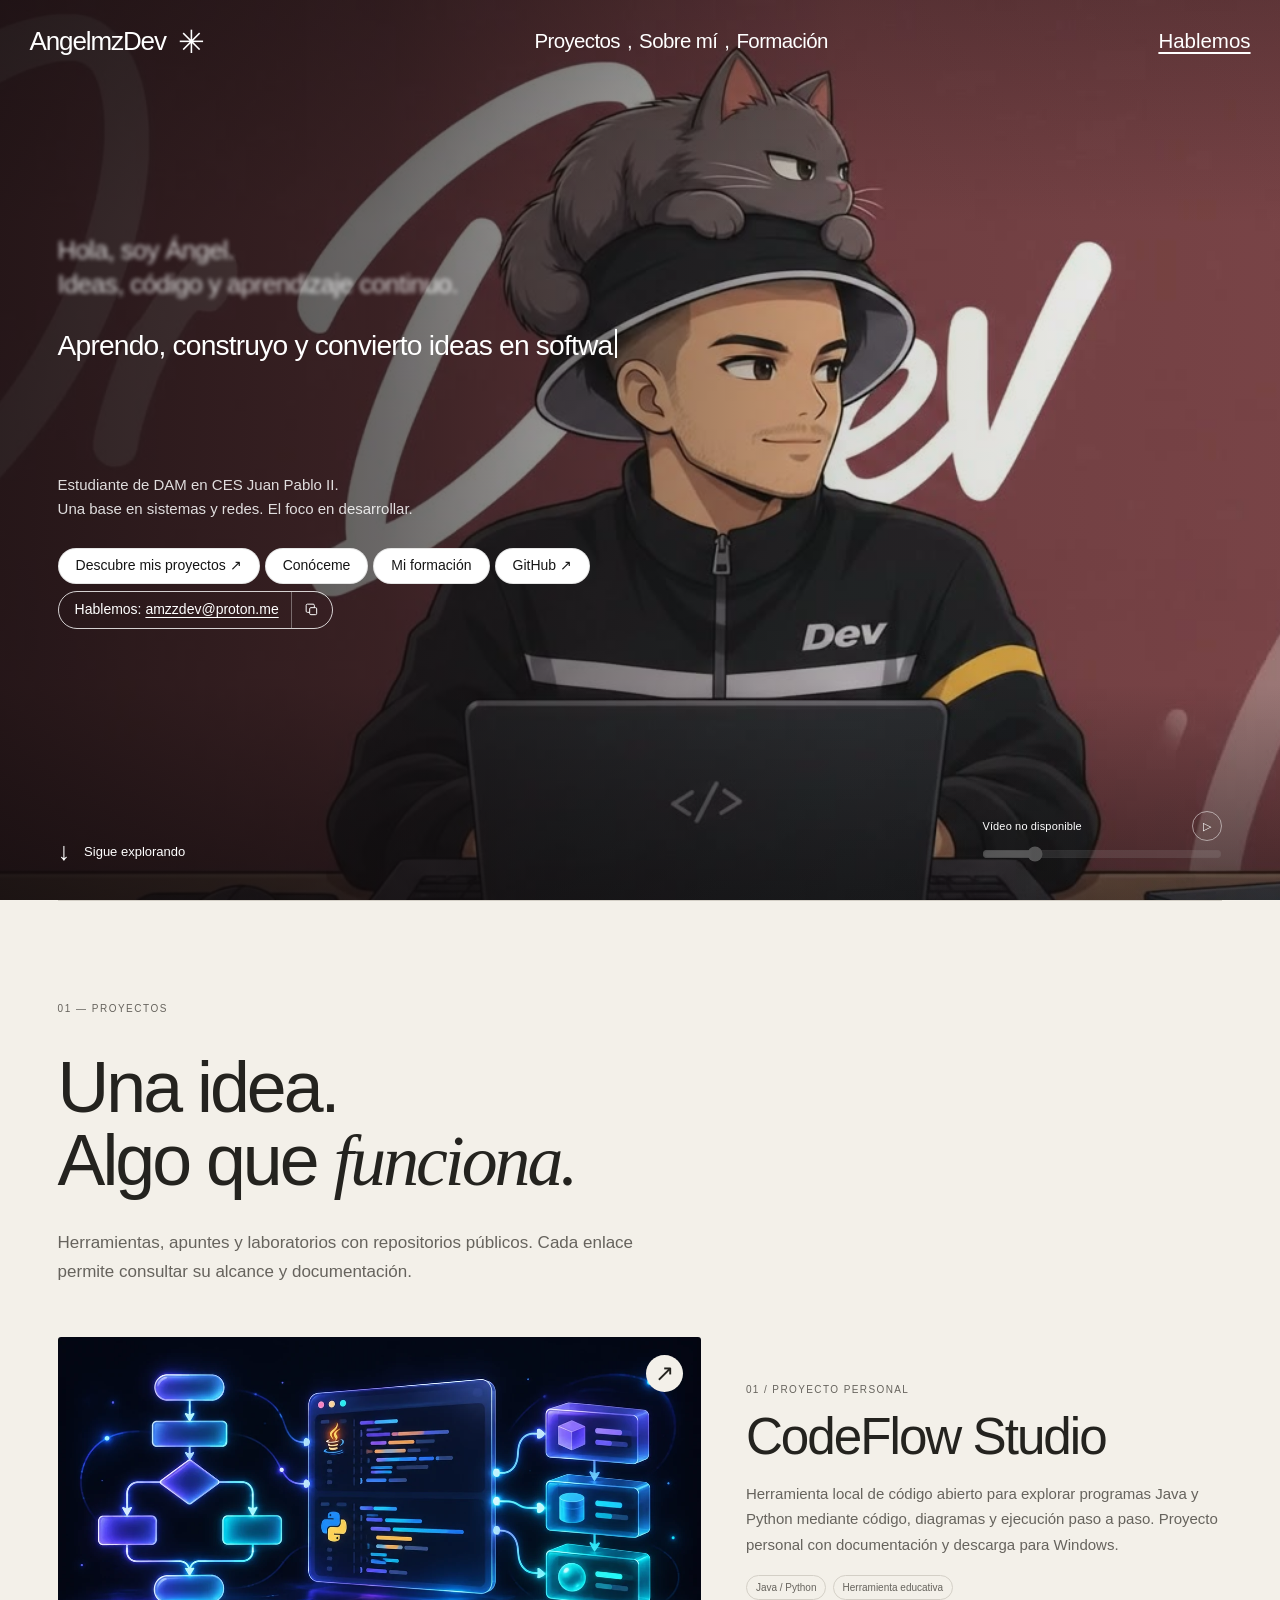
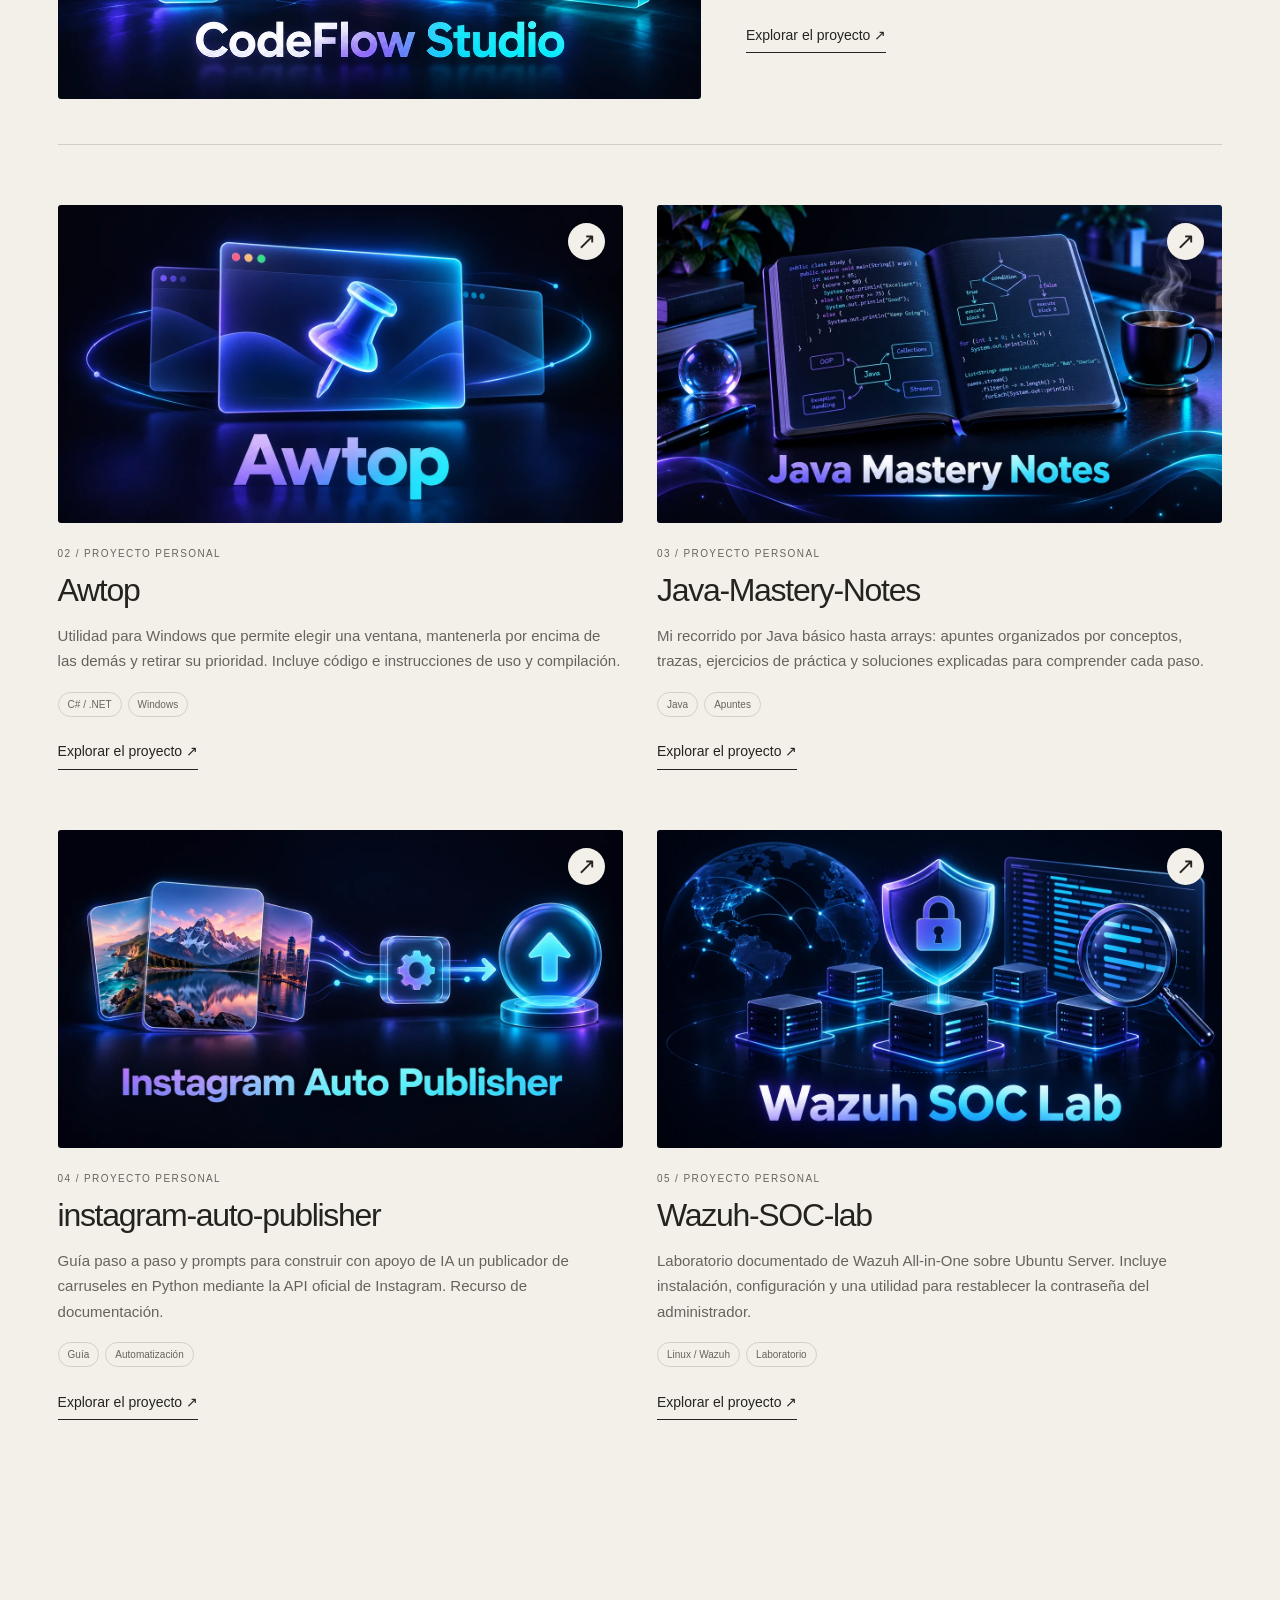
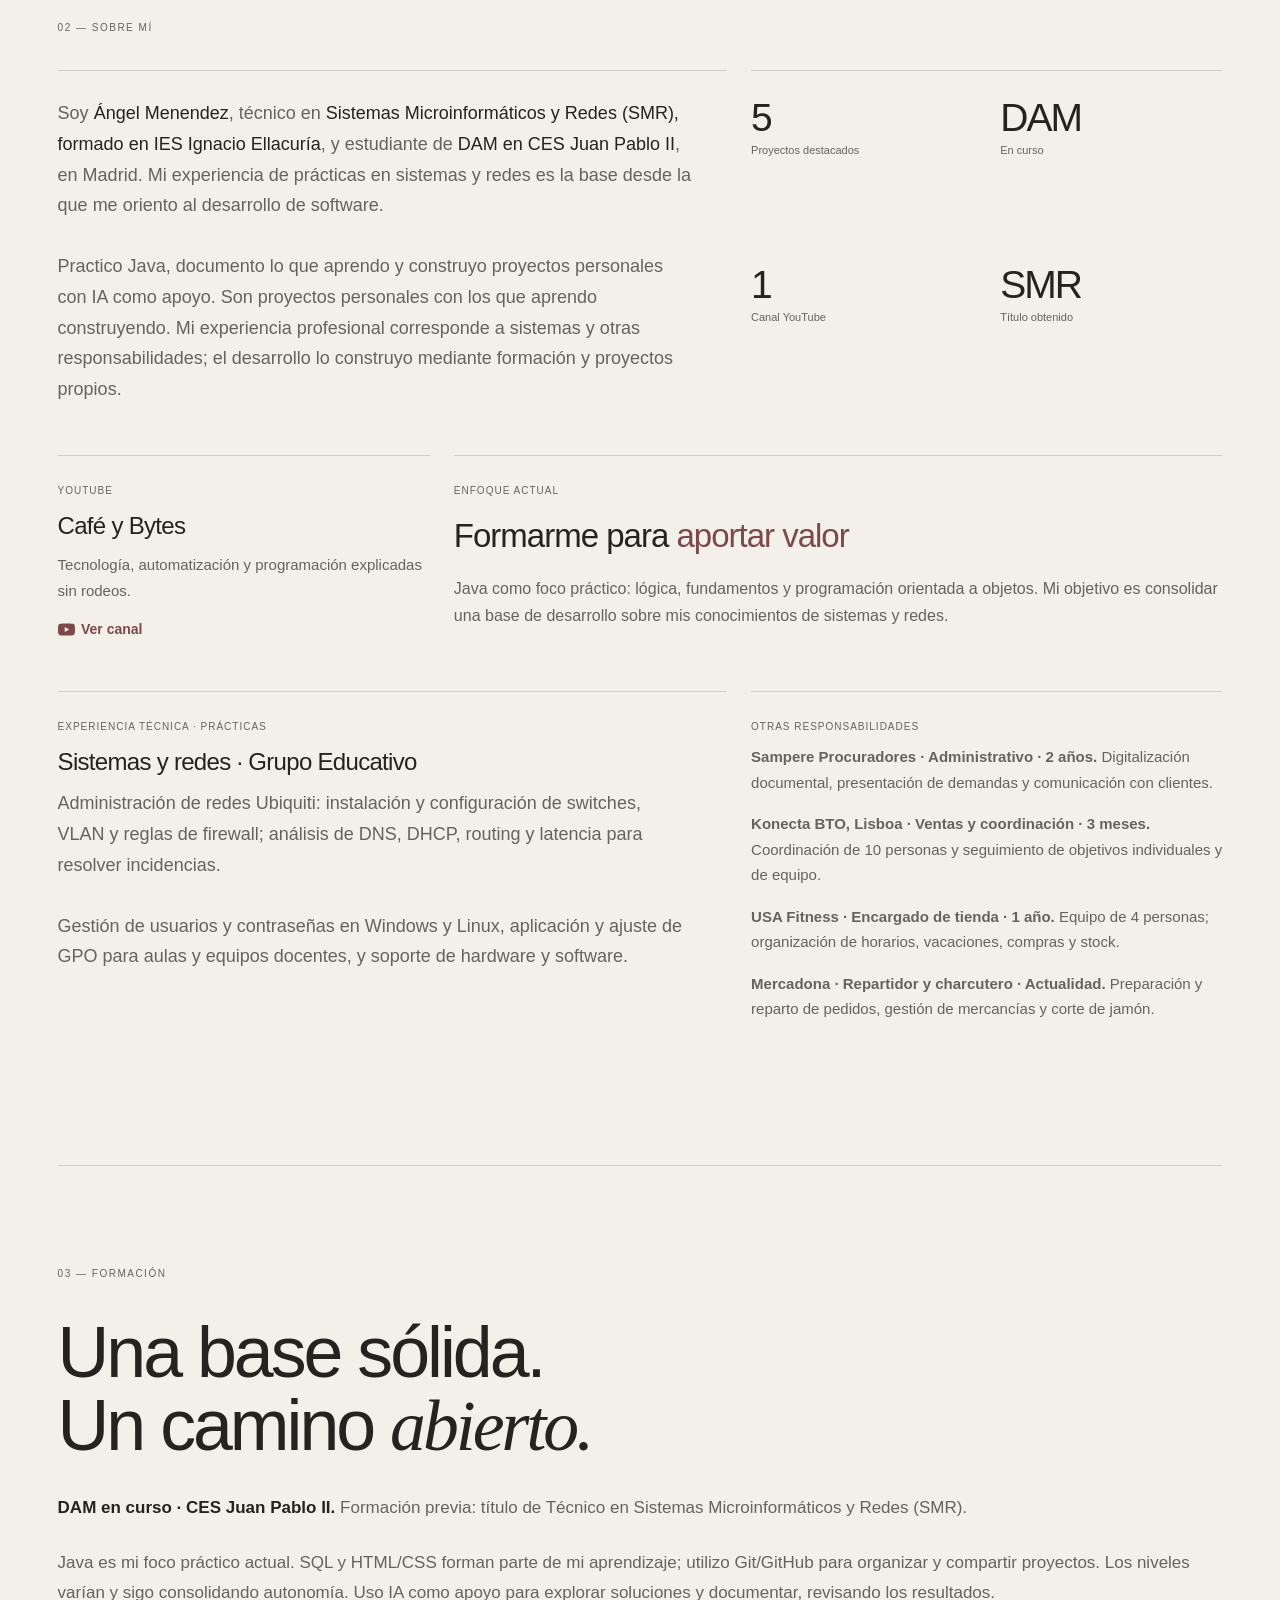
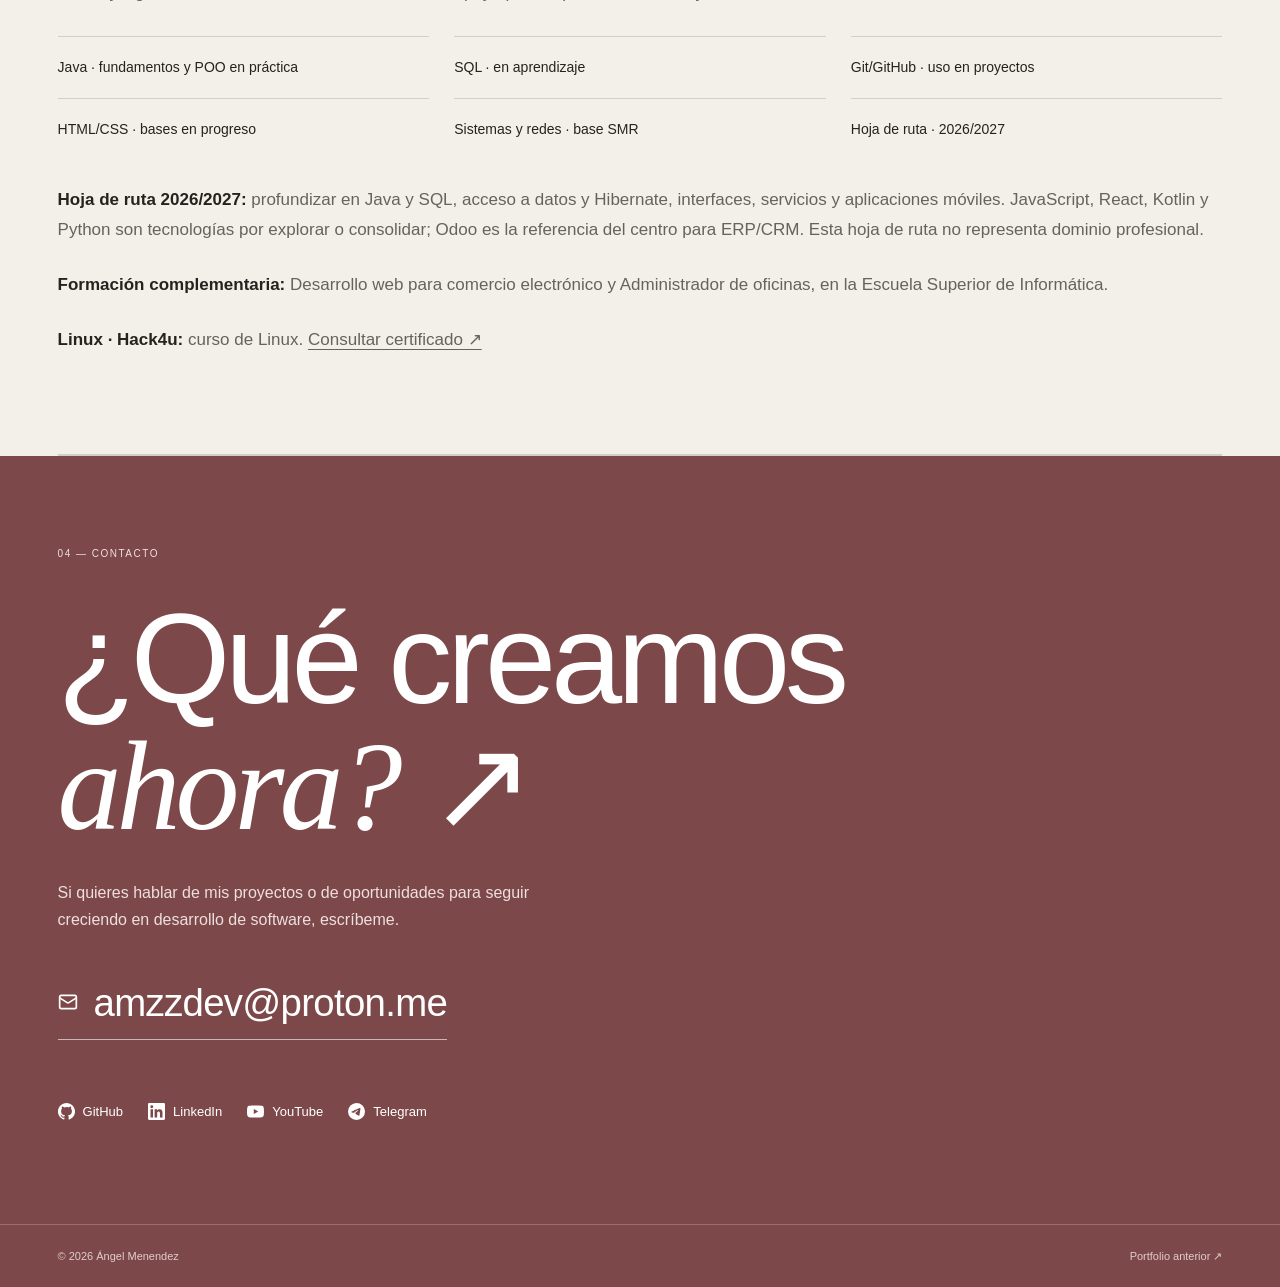
==== commit 665e11a7: "Publish cinematic portfolio with mouse-controlled video and preserve previous site" ====
--- a/index.html
+++ b/index.html
@@ -3,10 +3,10 @@
 <head>
   <meta charset="UTF-8">
   <meta name="viewport" content="width=device-width, initial-scale=1.0">
-  <title>Ángel Menendez - Portfolio de desarrollo de software</title>
+  <title>Ángel Menendez · Desarrollo de software</title>
   <meta name="description" content="Portfolio de Ángel Menendez: estudiante de DAM centrado en una formación sólida y en crear proyectos que aporten valor real a equipos y empresas.">
   <link rel="canonical" href="https://angelmzdev.github.io/">
-  <meta name="theme-color" content="#07070f">
+  <meta name="theme-color" content="#7c4849">
   <meta property="og:title" content="Ángel Menendez - Portfolio de desarrollo de software">
   <meta property="og:description" content="Estudiante de DAM centrado en una formación sólida y en proyectos que aporten valor real.">
   <meta property="og:type" content="website">
@@ -14,229 +14,75 @@
   <meta name="twitter:card" content="summary">
   <meta name="twitter:title" content="Ángel Menendez - Portfolio de desarrollo de software">
   <meta name="twitter:description" content="Estudiante de DAM comprometido con una formación sólida, proyectos propios y mejora continua.">
-  <link rel="preconnect" href="https://fonts.googleapis.com">
-  <link rel="preconnect" href="https://fonts.gstatic.com" crossorigin>
-  <link href="https://fonts.googleapis.com/css2?family=Inter:wght@400;500;600;700;900&family=JetBrains+Mono:wght@400;500&display=swap" rel="stylesheet">
-  <style>
-    *,*::before,*::after{box-sizing:border-box;margin:0;padding:0}
-    :root{
-      --bg:#07070f;--bg2:#0c0c1a;--bgc:rgba(255,255,255,.03);--bgh:rgba(255,255,255,.055);
-      --bd:rgba(255,255,255,.07);--bda:rgba(129,140,248,.28);
-      --t:#e2e8f0;--t2:#94a3b8;--t3:#475569;
-      --ac:#818cf8;--acd:rgba(129,140,248,.14);
-      --cy:#22d3ee;--cyd:rgba(34,211,238,.12);
-      --gr:#4ade80;--warn:#f59e0b;
-      --r:14px;--rl:20px;
-      --f:'Inter',system-ui,sans-serif;--m:'JetBrains Mono',Consolas,monospace;
-      --nh:68px;--sh:0 4px 28px rgba(0,0,0,.45);--gw:0 0 40px rgba(129,140,248,.09)
-    }
-    html{scroll-behavior:smooth;overflow-x:hidden}
-    body{font-family:var(--f);background:var(--bg);color:var(--t);line-height:1.6;-webkit-font-smoothing:antialiased;overflow-x:hidden}
-    ::-webkit-scrollbar{width:5px}::-webkit-scrollbar-track{background:var(--bg)}::-webkit-scrollbar-thumb{background:rgba(255,255,255,.1);border-radius:3px}
-    :focus-visible{outline:2px solid var(--ac);outline-offset:3px;border-radius:4px}
-    a{color:inherit;text-decoration:none}
-
-    /* NAV */
-    nav{position:fixed;top:0;left:0;right:0;z-index:100;height:var(--nh);display:flex;align-items:center;justify-content:space-between;padding:0 clamp(1.25rem,5vw,4rem);border-bottom:1px solid transparent;transition:background .3s,border-color .3s,backdrop-filter .3s}
-    nav.sc{background:rgba(7,7,15,.88);backdrop-filter:blur(20px);-webkit-backdrop-filter:blur(20px);border-color:var(--bd)}
-    .nl{display:flex;align-items:center;gap:.5rem;font-family:var(--m);font-size:1rem;font-weight:500;color:var(--t)}
-    .nd{width:7px;height:7px;background:var(--ac);border-radius:50%;animation:pd 2.5s ease-in-out infinite}
-    @keyframes pd{0%,100%{opacity:1;transform:scale(1)}50%{opacity:.4;transform:scale(.75)}}
-    .nv{display:flex;align-items:center;gap:clamp(1.25rem,3vw,2.25rem);list-style:none}
-    .nv a{font-size:.88rem;font-weight:500;color:var(--t2);transition:color .2s}
-    .nv a:hover{color:var(--t)}
-    .nc{padding:.5rem 1.2rem;min-height:44px;background:var(--acd);border:1px solid var(--bda);border-radius:8px;font-size:.85rem!important;font-weight:600!important;color:var(--ac)!important;display:inline-flex!important;align-items:center;transition:background .2s,border-color .2s!important}
-    .nc:hover{background:rgba(129,140,248,.25)!important;border-color:var(--ac)!important}
-
-    /* HERO */
-    .hero{min-height:100svh;display:grid;grid-template-columns:1fr 1fr;align-items:center;gap:3.5rem;padding:calc(var(--nh) + 4rem) clamp(1.25rem,5vw,4rem) 4rem;position:relative;overflow:hidden}
-    .hero::before{content:'';position:absolute;inset:0;pointer-events:none;background:radial-gradient(ellipse 55% 55% at 15% 55%,rgba(129,140,248,.07) 0%,transparent 65%),radial-gradient(ellipse 40% 50% at 85% 25%,rgba(34,211,238,.05) 0%,transparent 65%);transform:translateY(var(--py,0px));will-change:transform}
-    .hl{position:relative;z-index:1}
-    .badge{display:inline-flex;align-items:center;gap:.45rem;padding:.35rem .85rem;margin-bottom:1.5rem;background:rgba(74,222,128,.1);border:1px solid rgba(74,222,128,.22);border-radius:99px;font-size:.78rem;font-weight:600;color:var(--gr)}
-    .bd2{width:6px;height:6px;background:var(--gr);border-radius:50%;animation:pd 2s ease-in-out infinite}
-    h1{font-size:clamp(3.25rem,6.5vw,5.25rem);font-weight:900;letter-spacing:-.04em;line-height:1;margin-bottom:.9rem;background:linear-gradient(135deg,#e2e8f0 0%,#8892a4 100%);-webkit-background-clip:text;-webkit-text-fill-color:transparent;background-clip:text}
-    .hs{font-family:var(--m);font-size:clamp(.85rem,1.6vw,1rem);color:var(--ac);margin-bottom:1.15rem;letter-spacing:-.01em}
-    .hd{font-size:clamp(.95rem,1.4vw,1.08rem);color:var(--t2);line-height:1.72;max-width:460px;margin-bottom:2.25rem}
-    .ha{display:flex;gap:.875rem;flex-wrap:wrap}
-    .btn{display:inline-flex;align-items:center;gap:.45rem;padding:.72rem 1.6rem;border-radius:10px;border:none;font-size:.92rem;font-weight:600;cursor:pointer;transition:transform .15s,opacity .15s,box-shadow .18s;min-height:44px;text-decoration:none}
-    .btn:active{transform:scale(.97)}
-    .bp{background:var(--ac);color:#fff}.bp:hover{opacity:.9;box-shadow:0 4px 22px rgba(129,140,248,.32)}
-    .bo{background:var(--bgc);color:var(--t);border:1px solid var(--bd)}.bo:hover{background:var(--bgh);border-color:var(--bda)}
-
-    /* TERMINAL */
-    .hr{position:relative;z-index:1}
-    .term{background:#0d1117;border:1px solid var(--bd);border-radius:var(--rl);overflow:hidden;box-shadow:var(--sh),var(--gw)}
-    .th{display:flex;align-items:center;gap:.45rem;padding:.8rem 1.1rem;border-bottom:1px solid var(--bd);background:rgba(255,255,255,.02)}
-    .td2{width:12px;height:12px;border-radius:50%}
-    .td2:nth-child(1){background:#ff5f57}.td2:nth-child(2){background:#febc2e}.td2:nth-child(3){background:#28c840}
-    .tt{font-family:var(--m);font-size:.72rem;color:var(--t3);margin:0 auto}
-    .tb{padding:1.1rem 1.4rem;font-family:var(--m);font-size:.8rem;line-height:1.85;min-height:260px}
-    .tp{color:var(--ac)}.tc2{color:var(--t)}.tok{color:var(--gr)}.ti{color:var(--t2)}.tcm{color:#8b949e}
-    .cur{display:inline-block;width:7px;height:1em;background:var(--ac);vertical-align:text-bottom;border-radius:1px;animation:bl .9s step-end infinite}
-    @keyframes bl{0%,100%{opacity:1}50%{opacity:0}}
-
-    /* SECTIONS */
-    section{padding:5.5rem clamp(1.25rem,5vw,4rem)}
-    .sl{font-family:var(--m);font-size:.77rem;font-weight:500;color:var(--ac);text-transform:uppercase;letter-spacing:.1em;margin-bottom:.9rem;display:flex;align-items:center;gap:.65rem}
-    .sl::before{content:'';width:5px;height:5px;background:var(--ac);border-radius:50%;flex-shrink:0;box-shadow:0 0 8px rgba(129,140,248,.8),0 0 16px rgba(129,140,248,.3)}
-    .sl::after{content:'';height:1px;flex:1;background:linear-gradient(90deg,var(--bda),transparent);max-width:160px}
-
-    /* SECTION DIVIDERS */
-    .sdiv{display:flex;align-items:center;padding:0 clamp(1.25rem,5vw,4rem);overflow:hidden}
-    .sdiv::before,.sdiv::after{content:'';flex:1;height:1px}
-    .sdiv::before{background:linear-gradient(to right,transparent,rgba(129,140,248,.2))}
-    .sdiv::after{background:linear-gradient(to left,transparent,rgba(129,140,248,.2))}
-    .sdiv-dot{width:4px;height:4px;background:var(--ac);border-radius:50%;flex-shrink:0;margin:0 .9rem;box-shadow:0 0 12px rgba(129,140,248,.7),0 0 24px rgba(129,140,248,.25)}
-    .st{font-size:clamp(1.85rem,3.5vw,2.6rem);font-weight:800;letter-spacing:-.03em;line-height:1.15;margin-bottom:1.1rem}
-    .sd{font-size:1.02rem;color:var(--t2);max-width:540px;line-height:1.72;margin-bottom:2.75rem}
-
-    /* BENTO */
-    .bento{display:grid;grid-template-columns:repeat(12,minmax(0,1fr));gap:.9rem;max-width:1160px;width:100%;margin:0 auto}
-    .bc{background:var(--bgc);border:1px solid var(--bd);border-radius:var(--rl);padding:1.65rem;transition:border-color .25s,background .25s,transform .25s,box-shadow .25s}
-    .bc:hover{border-color:var(--bda);background:var(--bgh);transform:translateY(-2px);box-shadow:var(--gw)}
-    .s7{grid-column:span 7}.s5{grid-column:span 5}.s8{grid-column:span 8}.s4{grid-column:span 4}
-    .btext{font-size:1.02rem;color:var(--t2);line-height:1.78}.btext strong{color:var(--t)}
-    .sg2{display:grid;grid-template-columns:1fr 1fr;gap:.9rem;height:100%}
-    .sn{font-size:2.1rem;font-weight:900;letter-spacing:-.04em;line-height:1;color:var(--t)}.sn span{color:var(--ac)}
-    .slb{font-size:.78rem;color:var(--t3);font-weight:500;margin-top:.2rem}
-    .ytl{font-family:var(--m);font-size:.72rem;color:var(--t3);text-transform:uppercase;letter-spacing:.08em;margin-bottom:.6rem}
-    .ytc{font-size:1.2rem;font-weight:700;color:var(--t);margin-bottom:.5rem}
-    .ytd{font-size:.88rem;color:var(--t2);line-height:1.6;margin-bottom:1rem;flex:1}
-    .yta{display:inline-flex;align-items:center;gap:.4rem;font-size:.85rem;font-weight:600;color:#ff4444;transition:opacity .2s}.yta:hover{opacity:.8}.yta svg{width:17px;height:17px}
-    .nwl{font-family:var(--m);font-size:.72rem;color:var(--t3);text-transform:uppercase;letter-spacing:.08em;margin-bottom:.65rem}
-    .nwt{font-size:1.45rem;font-weight:800;letter-spacing:-.03em;color:var(--t)}.nwt span{color:var(--ac)}
-    .nws{font-family:var(--m);font-size:.78rem;color:var(--t3);margin-top:.4rem}
-    .gc{position:relative;overflow:hidden}.gc::before{content:'';position:absolute;inset:0;background:radial-gradient(ellipse at top right,var(--acd) 0%,transparent 60%);pointer-events:none}
-
-    /* FORMACION */
-    #stack{background:linear-gradient(to bottom,var(--bg) 0%,var(--bg2) 7%,var(--bg2) 93%,var(--bg) 100%)}
-    .learn{max-width:880px;background:var(--bgc);border:1px solid var(--bd);border-radius:var(--rl);padding:1.8rem;display:grid;gap:1rem}
-    .learn strong{color:var(--t)}
-    .learn p{font-size:1rem;color:var(--t2);line-height:1.75}
-    .learn-list{display:grid;grid-template-columns:repeat(3,minmax(0,1fr));gap:.75rem;margin-top:.25rem}
-    .learn-item{padding:.85rem 1rem;border:1px solid var(--bd);border-radius:10px;background:rgba(255,255,255,.025);font-family:var(--m);font-size:.78rem;color:var(--t2)}
-
-    /* PROJECTS */
-    .pg{display:grid;grid-template-columns:repeat(auto-fit,minmax(min(100%,320px),1fr));gap:1.1rem;max-width:1160px;width:100%;margin:0 auto}
-    .pj{background:var(--bgc);border:1px solid var(--bd);border-radius:var(--rl);padding:1.65rem;display:flex;flex-direction:column;gap:.9rem;transition:border-color .25s,background .25s,transform .25s,box-shadow .25s;position:relative;overflow:hidden}
-    .pj::after{content:'';position:absolute;top:0;left:0;right:0;height:1px;background:linear-gradient(90deg,transparent,var(--acd),transparent);opacity:0;transition:opacity .25s}
-    .pj:hover{border-color:var(--bda);background:var(--bgh);transform:translateY(-3px);box-shadow:var(--sh),var(--gw)}.pj:hover::after{opacity:1}
-    .pimg{aspect-ratio:16/9;border:1px solid var(--bd);border-radius:14px;background:linear-gradient(135deg,rgba(129,140,248,.11),rgba(34,211,238,.06));display:flex;align-items:center;justify-content:center;overflow:hidden;position:relative}
-    .pimg img{width:100%;height:100%;object-fit:cover;display:block}
-    .pimg::before{content:'';position:absolute;inset:0;background:linear-gradient(180deg,transparent,rgba(7,7,15,.36));pointer-events:none}
-    .phold{position:relative;z-index:1;display:flex;flex-direction:column;align-items:center;gap:.45rem;color:var(--t2);font-family:var(--m);font-size:.75rem;text-align:center}
-    .phold span{width:34px;height:34px;border-radius:9px;border:1px solid var(--bda);background:var(--acd);display:flex;align-items:center;justify-content:center;color:var(--ac);font-weight:700}
-    .pn{font-family:var(--m);font-size:.72rem;color:var(--t3)}
-    .pt{font-size:1.2rem;font-weight:700;letter-spacing:-.02em;color:var(--t)}
-    .pd2{font-size:.9rem;color:var(--t2);line-height:1.68;flex:1}
-    .tags{display:flex;flex-wrap:wrap;gap:.38rem}
-    .tag{padding:.22rem .6rem;border-radius:6px;font-family:var(--m);font-size:.7rem;font-weight:500}
-    .ta{background:var(--acd);border:1px solid rgba(129,140,248,.15);color:var(--ac)}
-    .tc3{background:var(--cyd);border:1px solid rgba(34,211,238,.15);color:var(--cy)}
-    .tg{background:rgba(74,222,128,.1);border:1px solid rgba(74,222,128,.18);color:var(--gr)}
-    .tw{background:rgba(245,158,11,.1);border:1px solid rgba(245,158,11,.18);color:var(--warn)}
-    .pf{display:flex;gap:.65rem;padding-top:.5rem;border-top:1px solid var(--bd)}
-    .pl{display:inline-flex;align-items:center;gap:.38rem;font-size:.8rem;font-weight:600;color:var(--t2);transition:color .2s;min-height:44px}.pl:hover{color:var(--ac)}.pl svg{width:15px;height:15px;flex-shrink:0}
-
-    /* CONTACT */
-    #contact{background:linear-gradient(to bottom,var(--bg) 0%,var(--bg2) 8%,var(--bg2) 100%)}
-    .ci{max-width:660px}
-    .ce{display:inline-flex;align-items:center;gap:.7rem;font-size:clamp(1rem,2.2vw,1.3rem);font-weight:600;color:var(--t);padding:.95rem 1.4rem;min-height:44px;background:var(--bgc);border:1px solid var(--bd);border-radius:var(--r);transition:border-color .2s,background .2s;margin-bottom:1.85rem;max-width:100%;overflow-wrap:anywhere}
-    .ce:hover{border-color:var(--bda);background:var(--bgh)}.ce svg{color:var(--ac);flex-shrink:0}
-    .socs{display:flex;gap:.85rem;flex-wrap:wrap}
-    .soc{display:inline-flex;align-items:center;gap:.55rem;padding:.72rem 1.15rem;min-height:44px;background:var(--bgc);border:1px solid var(--bd);border-radius:10px;font-size:.88rem;font-weight:600;color:var(--t2);transition:color .2s,border-color .2s,background .2s,transform .15s}
-    .soc:hover{color:var(--t);border-color:var(--bda);background:var(--bgh);transform:translateY(-2px)}.soc svg{width:17px;height:17px;flex-shrink:0}
-
-    /* FOOTER */
-    footer{padding:1.75rem clamp(1.25rem,5vw,4rem);border-top:1px solid var(--bd);display:flex;align-items:center;justify-content:space-between;flex-wrap:wrap;gap:.75rem}
-    .ft{font-family:var(--m);font-size:.78rem;color:var(--t3)}
-
-    /* PROGRESS BAR */
-    #spb{position:fixed;top:0;left:0;height:3px;z-index:300;background:linear-gradient(90deg,var(--ac),var(--cy));width:0%;transition:width .08s linear;pointer-events:none}
-
-    /* REVEAL */
-    .rv{opacity:0;transform:translateY(24px);transition:opacity .55s cubic-bezier(.4,0,.2,1),transform .55s cubic-bezier(.4,0,.2,1)}
-    .rv.vs{opacity:1;transform:translateY(0)}
-    .rv-l{opacity:0;transform:translateX(-32px);transition:opacity .6s cubic-bezier(.4,0,.2,1),transform .6s cubic-bezier(.4,0,.2,1)}
-    .rv-l.vs{opacity:1;transform:translateX(0)}
-    .rv-r{opacity:0;transform:translateX(32px);transition:opacity .6s cubic-bezier(.4,0,.2,1),transform .6s cubic-bezier(.4,0,.2,1)}
-    .rv-r.vs{opacity:1;transform:translateX(0)}
-    .rv-s{opacity:0;transform:scale(.92);transition:opacity .6s cubic-bezier(.4,0,.2,1),transform .6s cubic-bezier(.4,0,.2,1)}
-    .rv-s.vs{opacity:1;transform:scale(1)}
-    .d1{transition-delay:.1s}.d2{transition-delay:.2s}.d3{transition-delay:.3s}.d4{transition-delay:.4s}
-
-    /* RESPONSIVE */
-    @media(max-width:900px){
-      .hero{grid-template-columns:1fr;gap:2.5rem;text-align:center;padding-top:calc(var(--nh) + 2.5rem)}
-      .hd{margin:0 auto 2rem}.ha{justify-content:center}.badge{margin:0 auto 1.5rem}
-      .s7,.s5,.s8,.s4{grid-column:span 12}
-    }
-    @media(max-width:640px){
-      nav{padding:0 1.25rem}.nv{display:none}
-      section{padding:4.5rem 1rem}.hero{padding:calc(var(--nh) + 2.2rem) 1rem 3rem;min-height:auto}
-      h1{font-size:clamp(3rem,18vw,4.5rem)}
-      .ha{display:grid;grid-template-columns:1fr 1fr;width:100%;gap:.75rem}.btn{justify-content:center;padding:.72rem .9rem}
-      .bento{grid-template-columns:1fr}.bc{padding:1.25rem}.sg2{gap:1rem}.sn{font-size:1.85rem}
-      .term{max-height:240px}.tb{min-height:175px;max-height:190px;overflow:hidden;padding:1rem;font-size:.72rem;line-height:1.7}
-      .learn{padding:1.25rem}.learn-list{grid-template-columns:1fr}.pg{grid-template-columns:1fr}.pj{padding:1.35rem}
-      .socs{display:grid;grid-template-columns:1fr 1fr}.soc{justify-content:center}.soc:last-child{grid-column:1/-1}
-      .rv-l,.rv-r{transform:translateY(24px)}.rv-l.vs,.rv-r.vs{transform:translateY(0)}
-    }
-    @media(prefers-reduced-motion:reduce){*,*::before,*::after{animation-duration:.01ms!important;transition-duration:.01ms!important;scroll-behavior:auto!important}}
-  </style>
+  <link rel="stylesheet" href="assets/portfolio.css">
+  <script src="assets/portfolio.js" defer></script>
+  <meta property="og:image" content="https://angelmzdev.github.io/assets/video/hero-poster.jpg">
+  <link rel="preload" as="image" href="assets/video/hero-poster.jpg" fetchpriority="high">
 </head>
 <body>
-<div id="spb" aria-hidden="true"></div>
+<a class="skip-link" href="#projects">Saltar a los proyectos</a>
+<div class="video-stage" aria-hidden="true"><video id="hero-video" muted playsinline preload="auto" poster="assets/video/hero-poster.jpg" tabindex="-1" disablepictureinpicture><source src="assets/video/hero-scrub.mp4" type="video/mp4"></video><div class="video-shade"></div></div>
 
-<nav id="nav" aria-label="Navegación principal">
-  <a href="#" class="nl" aria-label="Ángel Menendez — inicio"><div class="nd" aria-hidden="true"></div>Ángel Menendez</a>
-  <ul class="nv" role="list">
-    <li><a href="#about">Sobre mí</a></li>
-    <li><a href="#stack">Formación</a></li>
-    <li><a href="#projects">Proyectos</a></li>
-    <li><a href="#contact" class="nc">Contacto</a></li>
-  </ul>
-</nav>
+<header class="site-header" id="site-header">
+  <a class="brand" href="#home" aria-label="AngelmzDev, inicio">AngelmzDev <span aria-hidden="true">✳︎</span></a>
+  <div class="desktop-nav" role="navigation" aria-label="Navegación principal"><a href="#projects">Proyectos</a><span aria-hidden="true">,</span> <a href="#about">Sobre mí</a><span aria-hidden="true">,</span> <a href="#stack">Formación</a></div>
+  <a class="header-contact" href="#contact">Hablemos</a>
+  <button class="menu-toggle" id="menu-toggle" type="button" aria-label="Abrir menú" aria-expanded="false" aria-controls="mobile-menu"><span></span><span></span><span></span></button>
+</header>
+<div class="mobile-menu" id="mobile-menu" role="dialog" aria-modal="true" aria-labelledby="menu-title" hidden>
+  <h2 id="menu-title" class="sr-only">Navegación</h2>
+  <div role="navigation" aria-label="Navegación móvil"><a href="#projects">Proyectos</a><a href="#about">Sobre mí</a><a href="#stack">Formación</a><a href="#contact">Hablemos ↗</a></div>
+</div>
 
-<main>
-  <!-- HERO -->
-  <section class="hero" aria-label="Presentación">
-    <div class="hl">
-      <div class="badge" aria-label="Disponible para proyectos"><span class="bd2" aria-hidden="true"></span>Disponible para proyectos</div>
-      <h1>Ángel Menendez</h1>
-      <p class="hs">Desarrollo de software · Estudiante de DAM · Técnico SMR</p>
-      <p class="hd">Estudio Desarrollo de Aplicaciones Multiplataforma en CES Juan Pablo II. Combino mi base en sistemas y redes con el aprendizaje de Java y proyectos propios para crear herramientas útiles.</p>
-      <div class="ha">
-        <a href="#projects" class="btn bp">Ver proyectos <svg width="15" height="15" viewBox="0 0 24 24" fill="none" stroke="currentColor" stroke-width="2.5" stroke-linecap="round" stroke-linejoin="round" aria-hidden="true"><path d="M5 12h14M12 5l7 7-7 7"/></svg></a>
-        <a href="#contact" class="btn bo">Contactar</a>
-      </div>
+<main id="main">
+  <section class="hero" id="home" aria-label="Presentación de Ángel Menendez">
+  <div class="hero-content">
+    <p class="intro-label" aria-hidden="true">Hola, soy Ángel.<br>Ideas, código y aprendizaje continuo.</p>
+    <h1 class="hero-title"><span class="sr-only">Ángel Menendez. Aprendo, construyo y convierto ideas en software. ¿Qué creamos ahora?</span><span id="typewriter" aria-hidden="true">Aprendo, construyo y convierto ideas en software. ¿Qué creamos ahora?</span><span class="typing-cursor" id="typing-cursor" aria-hidden="true" hidden></span></h1>
+    <p class="hero-description">Estudiante de DAM en CES Juan Pablo II.<br>Una base en sistemas y redes. El foco en desarrollar.</p>
+    <div class="hero-actions" aria-label="Explorar mi portfolio">
+      <a class="pill" href="#projects">Descubre mis proyectos ↗</a><a class="pill" href="#about">Conóceme</a><a class="pill" href="#stack">Mi formación</a><a class="pill" href="https://github.com/AngelmzDev" target="_blank" rel="noopener noreferrer">GitHub ↗</a>
+      <div class="email-pill"><a href="mailto:amzzdev@proton.me">Hablemos: <span>amzzdev@proton.me</span></a><button type="button" id="copy-email" aria-label="Copiar correo amzzdev@proton.me" title="Copiar correo"><svg width="14" height="14" viewBox="0 0 24 24" fill="none" stroke="currentColor" stroke-width="1.7" aria-hidden="true"><rect x="8" y="8" width="12" height="12" rx="2"/><path d="M16 8V4a2 2 0 0 0-2-2H4a2 2 0 0 0-2 2v10a2 2 0 0 0 2 2h4"/></svg></button></div>
     </div>
-    <div class="hr" aria-hidden="true">
-      <div class="term">
-        <div class="th"><span class="td2"></span><span class="td2"></span><span class="td2"></span><span class="tt">angel-menendez ~ terminal</span></div>
-        <div class="tb" id="tb"></div>
-      </div>
-    </div>
-  </section>
+    <p class="copy-status" id="copy-status" role="status"></p>
+  </div>
+  <div class="hero-bottom"><a class="scroll-cue" href="#projects"><span aria-hidden="true">↓</span> Sigue explorando</a>
+    <div class="video-controls" id="video-controls"><div class="video-controls-top"><label for="video-position" id="video-hint">Mueve el ratón para explorar ↔</label><button id="toggle-motion" type="button" aria-pressed="false" aria-label="Pausar interacción del vídeo" title="Pausar interacción"><span class="motion-icon" aria-hidden="true">Ⅱ</span></button></div><input id="video-position" type="range" min="0" max="1000" value="200" step="1" aria-label="Fotograma del vídeo" aria-valuetext="20 por ciento del vídeo" disabled><p id="video-status" class="sr-only" role="status"></p></div>
+  </div>
+</section>
 
   <div class="sdiv" aria-hidden="true"><span class="sdiv-dot"></span></div>
 
+  <!-- PROJECTS -->
+  <section id="projects" aria-labelledby="ph">
+    <p class="sl ">01 — proyectos</p>
+    <h2 class="st  " id="ph">Una idea.<br>Algo que <em>funciona.</em></h2>
+    <p class="sd  ">Herramientas, apuntes y laboratorios con repositorios públicos. Cada enlace permite consultar su alcance y documentación.</p>
+    <div class="pg" id="pg" role="list" aria-label="Proyectos">
+<article class="pj" role="listitem"><a class="project-image" href="https://github.com/AngelmzDev/CodeFlow-Studio" target="_blank" rel="noopener noreferrer" aria-label="Explorar CodeFlow Studio en GitHub"><img src="assets/projects/codeflow-studio.webp" alt="Miniatura ilustrada de CodeFlow Studio" width="1280" height="720" loading="lazy" decoding="async"><span class="image-arrow" aria-hidden="true">↗</span></a><div class="project-body"><span class="pn">01 / Proyecto personal</span><h3 class="pt">CodeFlow Studio</h3><p class="pd2">Herramienta local de código abierto para explorar programas Java y Python mediante código, diagramas y ejecución paso a paso. Proyecto personal con documentación y descarga para Windows.</p><div class="tags"><span class="tag">Java / Python</span><span class="tag">Herramienta educativa</span></div><div class="pf"><a class="pl" href="https://github.com/AngelmzDev/CodeFlow-Studio" target="_blank" rel="noopener noreferrer">Explorar el proyecto ↗</a></div></div></article>
+<article class="pj" role="listitem"><a class="project-image" href="https://github.com/AngelmzDev/Awtop" target="_blank" rel="noopener noreferrer" aria-label="Explorar Awtop en GitHub"><img src="assets/projects/awtop.webp" alt="Miniatura ilustrada de Awtop" width="1280" height="720" loading="lazy" decoding="async"><span class="image-arrow" aria-hidden="true">↗</span></a><div class="project-body"><span class="pn">02 / Proyecto personal</span><h3 class="pt">Awtop</h3><p class="pd2">Utilidad para Windows que permite elegir una ventana, mantenerla por encima de las demás y retirar su prioridad. Incluye código e instrucciones de uso y compilación.</p><div class="tags"><span class="tag">C# / .NET</span><span class="tag">Windows</span></div><div class="pf"><a class="pl" href="https://github.com/AngelmzDev/Awtop" target="_blank" rel="noopener noreferrer">Explorar el proyecto ↗</a></div></div></article>
+<article class="pj" role="listitem"><a class="project-image" href="https://github.com/AngelmzDev/Java-Mastery-Notes" target="_blank" rel="noopener noreferrer" aria-label="Explorar Java-Mastery-Notes en GitHub"><img src="assets/projects/java-mastery-notes.webp" alt="Miniatura ilustrada de Java-Mastery-Notes" width="1280" height="720" loading="lazy" decoding="async"><span class="image-arrow" aria-hidden="true">↗</span></a><div class="project-body"><span class="pn">03 / Proyecto personal</span><h3 class="pt">Java-Mastery-Notes</h3><p class="pd2">Mi recorrido por Java básico hasta arrays: apuntes organizados por conceptos, trazas, ejercicios de práctica y soluciones explicadas para comprender cada paso.</p><div class="tags"><span class="tag">Java</span><span class="tag">Apuntes</span></div><div class="pf"><a class="pl" href="https://github.com/AngelmzDev/Java-Mastery-Notes" target="_blank" rel="noopener noreferrer">Explorar el proyecto ↗</a></div></div></article>
+<article class="pj" role="listitem"><a class="project-image" href="https://github.com/AngelmzDev/instagram-auto-publisher" target="_blank" rel="noopener noreferrer" aria-label="Explorar instagram-auto-publisher en GitHub"><img src="assets/projects/instagram-auto-publisher.webp" alt="Miniatura ilustrada de instagram-auto-publisher" width="1280" height="720" loading="lazy" decoding="async"><span class="image-arrow" aria-hidden="true">↗</span></a><div class="project-body"><span class="pn">04 / Proyecto personal</span><h3 class="pt">instagram-auto-publisher</h3><p class="pd2">Guía paso a paso y prompts para construir con apoyo de IA un publicador de carruseles en Python mediante la API oficial de Instagram. Recurso de documentación.</p><div class="tags"><span class="tag">Guía</span><span class="tag">Automatización</span></div><div class="pf"><a class="pl" href="https://github.com/AngelmzDev/instagram-auto-publisher" target="_blank" rel="noopener noreferrer">Explorar el proyecto ↗</a></div></div></article>
+<article class="pj" role="listitem"><a class="project-image" href="https://github.com/AngelmzDev/Wazuh-SOC-lab" target="_blank" rel="noopener noreferrer" aria-label="Explorar Wazuh-SOC-lab en GitHub"><img src="assets/projects/wazuh-soc-lab.webp" alt="Miniatura ilustrada de Wazuh-SOC-lab" width="1280" height="720" loading="lazy" decoding="async"><span class="image-arrow" aria-hidden="true">↗</span></a><div class="project-body"><span class="pn">05 / Proyecto personal</span><h3 class="pt">Wazuh-SOC-lab</h3><p class="pd2">Laboratorio documentado de Wazuh All-in-One sobre Ubuntu Server. Incluye instalación, configuración y una utilidad para restablecer la contraseña del administrador.</p><div class="tags"><span class="tag">Linux / Wazuh</span><span class="tag">Laboratorio</span></div><div class="pf"><a class="pl" href="https://github.com/AngelmzDev/Wazuh-SOC-lab" target="_blank" rel="noopener noreferrer">Explorar el proyecto ↗</a></div></div></article>
+</div>
+  </section>
+
   <!-- ABOUT -->
   <section id="about" aria-label="Sobre mí">
-    <p class="sl rv-l">01 — sobre mí</p>
+    <p class="sl ">02 — sobre mí</p>
     <div class="bento" role="list">
-      <article class="bc s7 rv-l" role="listitem">
-        <p class="btext">Soy <strong>Ángel Menendez</strong>, técnico en <strong>Sistemas Microinformáticos y Redes (SMR), formado en IES Ignacio Ellacuría</strong>, y estudiante de <strong>DAM en CES Juan Pablo II</strong>, en Madrid. Mi experiencia de prácticas en sistemas y redes es la base desde la que me oriento al desarrollo de software.<br><br>Practico Java, documento lo que aprendo y construyo proyectos personales con IA como apoyo. Estos proyectos muestran mi aprendizaje y no equivalen a experiencia profesional como desarrollador.</p>
+      <article class="bc s7 " role="listitem">
+        <p class="btext">Soy <strong>Ángel Menendez</strong>, técnico en <strong>Sistemas Microinformáticos y Redes (SMR), formado en IES Ignacio Ellacuría</strong>, y estudiante de <strong>DAM en CES Juan Pablo II</strong>, en Madrid. Mi experiencia de prácticas en sistemas y redes es la base desde la que me oriento al desarrollo de software.<br><br>Practico Java, documento lo que aprendo y construyo proyectos personales con IA como apoyo. Son proyectos personales con los que aprendo construyendo. Mi experiencia profesional corresponde a sistemas y otras responsabilidades; el desarrollo lo construyo mediante formación y proyectos propios.</p>
       </article>
-      <article class="bc s5 rv-r d1" role="listitem">
+      <article class="bc s5  " role="listitem">
         <div class="sg2">
           <div><div class="sn" data-count="5" data-suffix="">5</div><div class="slb">Proyectos destacados</div></div>
           <div><div class="sn">DAM</div><div class="slb">En curso</div></div>
           <div><div class="sn" data-count="1" data-suffix="">1</div><div class="slb">Canal YouTube</div></div>
-          <div><div class="sn">∞</div><div class="slb">Ganas de aprender</div></div>
+          <div><div class="sn">SMR</div><div class="slb">Título obtenido</div></div>
         </div>
       </article>
-      <article class="bc s4 rv-s d2" role="listitem" style="display:flex;flex-direction:column">
+      <article class="bc s4  " role="listitem" style="display:flex;flex-direction:column">
         <p class="ytl">YouTube</p>
         <p class="ytc">Café y Bytes</p>
         <p class="ytd">Tecnología, automatización y programación explicadas sin rodeos.</p>
@@ -245,17 +91,17 @@
           Ver canal
         </a>
       </article>
-      <article class="bc s8 gc rv-r d3" role="listitem">
+      <article class="bc s8 gc  " role="listitem">
         <p class="nwl">Enfoque actual</p>
         <p class="nwt">Formarme para <span>aportar valor</span></p>
         <p class="nws">Java como foco práctico: lógica, fundamentos y programación orientada a objetos. Mi objetivo es consolidar una base de desarrollo sobre mis conocimientos de sistemas y redes.</p>
       </article>
-      <article class="bc s7 rv-l" role="listitem">
+      <article class="bc s7 " role="listitem">
         <p class="nwl">Experiencia técnica · prácticas</p>
         <h2 class="ytc">Sistemas y redes · Grupo Educativo</h2>
         <p class="btext">Administración de redes Ubiquiti: instalación y configuración de switches, VLAN y reglas de firewall; análisis de DNS, DHCP, routing y latencia para resolver incidencias.<br><br>Gestión de usuarios y contraseñas en Windows y Linux, aplicación y ajuste de GPO para aulas y equipos docentes, y soporte de hardware y software.</p>
       </article>
-      <article class="bc s5 rv-r d1" role="listitem">
+      <article class="bc s5  " role="listitem">
         <p class="nwl">Otras responsabilidades</p>
         <p class="ytd"><strong>Sampere Procuradores · Administrativo · 2 años.</strong> Digitalización documental, presentación de demandas y comunicación con clientes.</p>
         <p class="ytd"><strong>Konecta BTO, Lisboa · Ventas y coordinación · 3 meses.</strong> Coordinación de 10 personas y seguimiento de objetivos individuales y de equipo.</p>
@@ -269,9 +115,9 @@
 
   <!-- FORMACION -->
   <section id="stack" aria-labelledby="sh">
-    <p class="sl rv-l">02 — formación</p>
-    <h2 class="st rv-l d1" id="sh">Formación y competencias</h2>
-    <div class="learn rv d2" role="note" aria-label="Tecnologías en formación">
+    <p class="sl ">03 — formación</p>
+    <h2 class="st  " id="sh">Una base sólida.<br>Un camino <em>abierto.</em></h2>
+    <div class="learn  " role="note" aria-label="Tecnologías en formación">
       <p><strong>DAM en curso · CES Juan Pablo II.</strong> Formación previa: título de Técnico en Sistemas Microinformáticos y Redes (SMR).</p>
       <p>Java es mi foco práctico actual. SQL y HTML/CSS forman parte de mi aprendizaje; utilizo Git/GitHub para organizar y compartir proyectos. Los niveles varían y sigo consolidando autonomía. Uso IA como apoyo para explorar soluciones y documentar, revisando los resultados.</p>
       <div class="learn-list" aria-label="Estado actual">
@@ -290,27 +136,21 @@
 
   <div class="sdiv" aria-hidden="true"><span class="sdiv-dot"></span></div>
 
-  <!-- PROJECTS -->
-  <section id="projects" aria-labelledby="ph">
-    <p class="sl rv-l">03 — proyectos</p>
-    <h2 class="st rv-l d1" id="ph">Proyectos y recursos</h2>
-    <p class="sd rv d2">Herramientas, apuntes y laboratorios con repositorios públicos. Cada enlace permite consultar su alcance y documentación.</p>
-    <div class="pg" id="pg" role="list" aria-label="Proyectos"></div>
-  </section>
+
 
   <div class="sdiv" aria-hidden="true"><span class="sdiv-dot"></span></div>
 
   <!-- CONTACT -->
   <section id="contact" aria-labelledby="ch">
     <div class="ci">
-      <p class="sl rv-l">04 — contacto</p>
-      <h2 class="st rv-l d1" id="ch">Hablemos</h2>
-      <p class="sd rv d2">Si quieres hablar de mis proyectos o de oportunidades para seguir creciendo en desarrollo de software, escríbeme.</p>
-      <a href="mailto:amzzdev@proton.me" class="ce rv d3" aria-label="Enviar email a amzzdev@proton.me">
+      <p class="sl ">04 — contacto</p>
+      <h2 class="st  " id="ch">¿Qué creamos<br><em>ahora?</em> ↗</h2>
+      <p class="sd  ">Si quieres hablar de mis proyectos o de oportunidades para seguir creciendo en desarrollo de software, escríbeme.</p>
+      <a href="mailto:amzzdev@proton.me" class="ce  " aria-label="Enviar email a amzzdev@proton.me">
         <svg width="20" height="20" viewBox="0 0 24 24" fill="none" stroke="currentColor" stroke-width="2" stroke-linecap="round" stroke-linejoin="round" aria-hidden="true"><rect width="20" height="16" x="2" y="4" rx="2"/><path d="m22 7-8.97 5.7a1.94 1.94 0 0 1-2.06 0L2 7"/></svg>
         amzzdev@proton.me
       </a>
-      <div class="socs rv d1">
+      <div class="socs  ">
         <a href="https://github.com/AngelmzDev" target="_blank" rel="noopener noreferrer" class="soc" aria-label="GitHub de AngelmzDev">
           <svg viewBox="0 0 24 24" fill="currentColor" aria-hidden="true"><path d="M12 0C5.374 0 0 5.373 0 12c0 5.302 3.438 9.8 8.207 11.387.599.111.793-.261.793-.577v-2.234c-3.338.726-4.033-1.416-4.033-1.416-.546-1.387-1.333-1.756-1.333-1.756-1.089-.745.083-.729.083-.729 1.205.084 1.839 1.237 1.839 1.237 1.07 1.834 2.807 1.304 3.492.997.107-.775.418-1.305.762-1.604-2.665-.305-5.467-1.334-5.467-5.931 0-1.311.469-2.381 1.236-3.221-.124-.303-.535-1.524.117-3.176 0 0 1.008-.322 3.301 1.23A11.509 11.509 0 0 1 12 5.803c1.02.005 2.047.138 3.006.404 2.291-1.552 3.297-1.23 3.297-1.23.653 1.653.242 2.874.118 3.176.77.84 1.235 1.911 1.235 3.221 0 4.609-2.807 5.624-5.479 5.921.43.372.823 1.102.823 2.222v3.293c0 .319.192.694.801.576C20.566 21.797 24 17.3 24 12c0-6.627-5.373-12-12-12z"/></svg>GitHub
         </a>
@@ -328,179 +168,12 @@
   </section>
 </main>
 
-<footer>
+<footer id="footer">
   <p class="ft">© 2026 Ángel Menendez</p>
-  <p class="ft">Proyectos propios · aprendizaje continuo</p>
+  <p class="ft"><a href="version-anterior/">Portfolio anterior ↗</a></p>
 </footer>
 
-<script>
-  // NAV scroll + PROGRESS BAR + PARALLAX
-  const nav=document.getElementById('nav');
-  const spb=document.getElementById('spb');
-  const hero=document.querySelector('.hero');
-  window.addEventListener('scroll',()=>{
-    nav.classList.toggle('sc',scrollY>40);
-    const pct=scrollY/(document.body.scrollHeight-innerHeight)*100;
-    spb.style.width=Math.min(pct,100)+'%';
-    hero.style.setProperty('--py',(scrollY*.28)+'px');
-  },{passive:true});
 
-  // TERMINAL
-  const ls=[
-    '<span class="tp">❯</span> <span class="tc2">whoami</span>',
-    '<span class="tc2">  Ángel Menendez</span>',
-    '',
-    '<span class="tp">❯</span> <span class="tc2">cat ~/.profile</span>',
-    '<span class="ti">  nombre    Ángel Menendez</span>',
-    '<span class="ti">  rol       Estudiante de DAM · Técnico SMR</span>',
-    '<span class="ti">  foco      Java · desarrollo de software</span>',
-    '<span class="ti">  base      España</span>',
-    '<span class="ti">  email     amzzdev@proton.me</span>',
-    '<span class="ti">  github    github.com/AngelmzDev</span>',
-    '<span class="tok">  ok        portfolio cargado</span>',
-    '',
-    '<span class="tp">❯</span> <span class="tc2">ls proyectos/</span>',
-    '<span class="tc2">  CodeFlow-Studio/  Awtop/  Java-Mastery-Notes/<br>  instagram-auto-publisher/  Wazuh-SOC-lab/</span>',
-    '',
-    '<span class="tp">❯</span> <span class="tcm"># aprendiendo · construyendo · mejorando</span>'
-  ];
-  const tb=document.getElementById('tb');let li=0;
-  function nL(){
-    if(li>=ls.length){const c=document.createElement('span');c.className='cur';tb.appendChild(c);return;}
-    const d=document.createElement('div');tb.appendChild(d);
-    if(!ls[li]){li++;setTimeout(nL,70);return;}
-    d.innerHTML=ls[li];li++;setTimeout(nL,li<5?190:210);
-  }
-  setTimeout(nL,700);
-
-  // REVEAL
-  const obs=new IntersectionObserver(es=>{es.forEach(e=>{if(e.isIntersecting){e.target.classList.add('vs');obs.unobserve(e.target);}});},{threshold:.1,rootMargin:'0px 0px -36px 0px'});
-  document.querySelectorAll('.rv,.rv-l,.rv-r,.rv-s').forEach(el=>obs.observe(el));
-
-  // COUNTERS
-  function runCounter(el){
-    const target=+el.dataset.count;
-    const suffix=el.dataset.suffix||'';
-    const dur=1200;let s=null;
-    const tick=ts=>{
-      if(!s)s=ts;
-      const p=Math.min((ts-s)/dur,1);
-      const ease=1-Math.pow(1-p,3);
-      const val=Math.round(ease*target);
-      el.innerHTML=suffix?val+'<span>'+suffix+'</span>':val;
-      if(p<1)requestAnimationFrame(tick);
-    };
-    requestAnimationFrame(tick);
-  }
-  const cObs=new IntersectionObserver(es=>{es.forEach(e=>{if(e.isIntersecting){e.target.querySelectorAll('.sn[data-count]').forEach(runCounter);cObs.unobserve(e.target);}});},{threshold:.4});
-  const statsCard=document.querySelector('.bc.s5');
-  if(statsCard)cObs.observe(statsCard);
-
-  // PROJECTS
-  const pjs=[
-  {
-    "num": "01",
-    "title": "CodeFlow-Studio",
-    "desc": "Herramienta local de código abierto para explorar programas Java y Python mediante código, diagramas y ejecución paso a paso. Proyecto personal con documentación y descarga para Windows.",
-    "tags": [
-      {
-        "l": "Java / Python",
-        "c": "ta"
-      },
-      {
-        "l": "Herramienta educativa",
-        "c": "tc3"
-      }
-    ],
-    "href": "https://github.com/AngelmzDev/CodeFlow-Studio",
-    "linkText": "Ver repositorio",
-    "img": "assets/projects/codeflow-studio.webp"
-  },
-  {
-    "num": "02",
-    "title": "Awtop",
-    "desc": "Utilidad para Windows que permite elegir una ventana, mantenerla por encima de las demás y retirar su prioridad. Incluye código e instrucciones de uso y compilación.",
-    "tags": [
-      {
-        "l": "C# / .NET",
-        "c": "ta"
-      },
-      {
-        "l": "Windows",
-        "c": "tc3"
-      }
-    ],
-    "href": "https://github.com/AngelmzDev/Awtop",
-    "linkText": "Ver repositorio",
-    "img": "assets/projects/awtop.webp"
-  },
-  {
-    "num": "03",
-    "title": "Java-Mastery-Notes",
-    "desc": "Repositorio personal de aprendizaje de Java: apuntes, esquemas y ejercicios para consolidar lógica y programación orientada a objetos. Material en evolución, no una acreditación de nivel avanzado.",
-    "tags": [
-      {
-        "l": "Java",
-        "c": "ta"
-      },
-      {
-        "l": "Apuntes",
-        "c": "tc3"
-      }
-    ],
-    "href": "https://github.com/AngelmzDev/Java-Mastery-Notes",
-    "linkText": "Ver repositorio",
-    "img": "assets/projects/java-mastery-notes.webp"
-  },
-  {
-    "num": "04",
-    "title": "instagram-auto-publisher",
-    "desc": "Guía paso a paso y prompts para construir con apoyo de IA un publicador de carruseles en Python mediante la API oficial de Instagram. Recurso de documentación, no un servicio en producción.",
-    "tags": [
-      {
-        "l": "Guía",
-        "c": "ta"
-      },
-      {
-        "l": "Automatización",
-        "c": "tc3"
-      }
-    ],
-    "href": "https://github.com/AngelmzDev/instagram-auto-publisher",
-    "linkText": "Ver repositorio",
-    "img": "assets/projects/instagram-auto-publisher.webp"
-  },
-  {
-    "num": "05",
-    "title": "Wazuh-SOC-lab",
-    "desc": "Laboratorio documentado de Wazuh All-in-One sobre Ubuntu Server. Incluye instalación, configuración y una utilidad para restablecer la contraseña del administrador.",
-    "tags": [
-      {
-        "l": "Linux / Wazuh",
-        "c": "ta"
-      },
-      {
-        "l": "Laboratorio",
-        "c": "tc3"
-      }
-    ],
-    "href": "https://github.com/AngelmzDev/Wazuh-SOC-lab",
-    "linkText": "Ver repositorio",
-    "img": "assets/projects/wazuh-soc-lab.webp"
-  }
-];
-  const pg=document.getElementById('pg');
-  const linkI=`<svg width="15" height="15" viewBox="0 0 24 24" fill="none" stroke="currentColor" stroke-width="2.4" stroke-linecap="round" stroke-linejoin="round" aria-hidden="true"><path d="M7 17 17 7"/><path d="M7 7h10v10"/></svg>`;
-  pjs.forEach((p,i)=>{
-    const el=document.createElement('article');
-    el.className='pj rv'+(i===1?' d1':i===2?' d2':i===3?' d3':'');
-    el.setAttribute('role','listitem');
-    const media=p.img?`<div class="pimg"><img src="${p.img}" alt="Miniatura ilustrada de ${p.title}" loading="lazy" decoding="async" width="1280" height="720"></div>`:`<div class="pimg" aria-label="Recurso: ${p.title}"><div class="phold"><span>${p.num}</span>${p.title}</div></div>`;
-    const footer=p.href?`<div class="pf"><a href="${p.href}" target="_blank" rel="noopener noreferrer" class="pl" aria-label="${p.linkText||'Ver proyecto'}: ${p.title}">${linkI} ${p.linkText||'Ver proyecto'}</a></div>`:`<div class="pf"><span class="pl" aria-label="Proyecto pendiente de enlace">${linkI} Imagen y enlace pendientes</span></div>`;
-    el.innerHTML=`${media}<span class="pn">${p.num}</span><h3 class="pt">${p.title}</h3><p class="pd2">${p.desc}</p><div class="tags">${p.tags.map(t=>`<span class="tag ${t.c}">${t.l}</span>`).join('')}</div>${footer}`;
-    pg.appendChild(el);
-    obs.observe(el);
-  });
-</script>
+<noscript><p class="noscript-note">El contenido y los enlaces funcionan sin JavaScript. Actívalo para controlar el vídeo y abrir el menú interactivo.</p></noscript>
 </body>
 </html>
--- a/assets/portfolio.css
+++ b/assets/portfolio.css
@@ -0,0 +1,13 @@
+@import url("portfolio-base.css");
+:root{--paper:#f3f0e9;--ink:#24231f;--muted:#66635d;--rule:#d3cfc6;--red:#7c4849;--gutter:clamp(22px,4.5vw,80px);--font-heading:"Helvetica Neue",Helvetica,Arial,sans-serif;--font-body:"Helvetica Neue",Helvetica,Arial,sans-serif;--f:var(--font-body);--m:var(--font-body);--t:var(--ink);--t2:var(--muted);--t3:var(--muted);--ac:var(--red);--bd:var(--rule)}
+html{scroll-padding-top:100px;overflow-x:clip}body{background:#302323;color:var(--ink);font-family:var(--font-body);font-weight:400;overflow-x:clip;line-height:1.5}body.menu-open{overflow:hidden}h1,h2,h3{font-weight:400}em{font-family:Georgia,"Times New Roman",serif;font-weight:400}a,button,input{-webkit-tap-highlight-color:transparent}button,input{font:inherit}button{cursor:pointer}::selection{background:#d7b3a1;color:#171717}[hidden]{display:none!important}.sr-only{position:absolute;width:1px;height:1px;padding:0;margin:-1px;overflow:hidden;clip:rect(0,0,0,0);white-space:nowrap;border:0}.skip-link{position:fixed;z-index:100;top:12px;left:12px;background:var(--paper);color:var(--ink);padding:12px 18px;transform:translateY(-160%)}.skip-link:focus{transform:none}:focus-visible{outline:2px solid currentColor;outline-offset:5px}
+.video-stage{position:fixed;inset:0;z-index:0;background:#7c4849;overflow:hidden}.video-stage video{position:absolute;width:100%;height:100%;object-fit:cover;object-position:20% center;pointer-events:none}.video-shade{position:absolute;inset:0;background:linear-gradient(90deg,rgba(15,10,12,.8),rgba(15,10,12,.62) 30%,rgba(15,10,12,.15) 66%,rgba(15,10,12,.06)),linear-gradient(0deg,rgba(15,10,12,.5),transparent 24%,transparent 75%,rgba(15,10,12,.25))}main,footer,.noscript-note{position:relative;z-index:1}
+.site-header{position:fixed;inset:0 0 auto;z-index:30;display:flex;align-items:center;justify-content:space-between;gap:24px;padding:22px clamp(22px,2.3vw,40px);color:white;transition:background .25s,backdrop-filter .25s,padding .25s}.site-header.scrolled{background:rgba(26,24,23,.94);backdrop-filter:blur(16px);padding-top:16px;padding-bottom:16px}.brand{display:flex;gap:12px;align-items:center;font-family:var(--font-heading);font-size:26px;letter-spacing:-1.1px;white-space:nowrap}.brand>span{font-size:32px;line-height:1}.desktop-nav{display:flex;gap:7px;align-items:center;font-size:clamp(17px,1.6vw,23px);letter-spacing:-.6px}.desktop-nav a,.header-contact{transition:opacity .2s}.desktop-nav a:hover,.header-contact:hover{opacity:.6}.header-contact{font-size:clamp(17px,1.6vw,23px);text-decoration:underline;text-underline-offset:4px}.menu-toggle{display:none;border:0;background:none;padding:12px 4px;width:32px;position:relative;z-index:32}.menu-toggle>span{display:block;background:#fff;height:2px;width:24px;margin:5px 0;transition:transform .3s,opacity .3s}.menu-toggle[aria-expanded=true]>span:first-child{transform:translateY(7px) rotate(45deg)}.menu-toggle[aria-expanded=true]>span:nth-child(2){opacity:0}.menu-toggle[aria-expanded=true]>span:last-child{transform:translateY(-7px) rotate(-45deg)}.mobile-menu{position:fixed;inset:0;z-index:29;background:rgba(15,14,14,.96);backdrop-filter:blur(18px);color:#fff;padding:100px 32px 40px;display:flex;align-items:center;animation:menu-in .25s ease}.mobile-menu [role=navigation]{display:grid;gap:24px}.mobile-menu a{font-size:clamp(30px,8vw,46px);letter-spacing:-1px}.mobile-menu a:last-child{text-decoration:underline;text-underline-offset:8px}@keyframes menu-in{from{opacity:0}to{opacity:1}}
+.hero{min-height:100svh;display:flex;align-items:center;gap:0;padding:140px var(--gutter) 145px;position:relative;color:white;touch-action:pan-y;text-align:left;overflow:visible}.hero::before{content:none}.hero-content{max-width:570px;position:relative}.intro-label{font-size:clamp(18px,2vw,26px);line-height:1.3;filter:blur(2px);opacity:.8;pointer-events:none;user-select:none;margin-bottom:26px;letter-spacing:-.6px}.hero-title{font-size:clamp(24px,2.2vw,32px);font-weight:400;line-height:1.35;letter-spacing:-.8px;min-height:130px;max-width:560px;margin-bottom:16px;background:none;-webkit-text-fill-color:white;color:white}.typing-cursor{display:inline-block;width:2px;height:1.05em;background:white;vertical-align:-.12em;margin-left:3px;animation:blink 1s step-end infinite}@keyframes blink{0%,100%{opacity:1}50%{opacity:0}}.hero-description{font-size:15px;line-height:1.6;opacity:.85;margin-bottom:27px;max-width:400px}.hero-actions{display:flex;flex-wrap:wrap;gap:7px 5px;animation:actions-in .4s .4s both ease}.pill,.email-pill{display:inline-flex;align-items:center;justify-content:center;min-height:36px;border:1px solid rgba(0,0,0,.1);border-radius:999px;background:white;color:#151515;font-size:14px;padding:6px 17px;transition:background .2s,color .2s;white-space:nowrap}.pill:hover{background:#111;color:white}.email-pill{padding:0;gap:0;border-color:rgba(255,255,255,.8);color:white;background:transparent;max-width:100%}.email-pill>a{padding:7px 4px 7px 16px;white-space:normal}.email-pill>a span{text-decoration:underline;text-underline-offset:3px}.email-pill button{display:grid;place-items:center;background:none;color:inherit;border:0;border-left:1px solid rgba(255,255,255,.35);margin-left:8px;padding:9px 13px;min-height:36px;border-radius:0 999px 999px 0}.email-pill:hover{background:white;color:#111}.email-pill button:hover{background:rgba(120,120,120,.18)}.copy-status{height:24px;font-size:13px;margin-top:8px}.hero-bottom{position:absolute;left:var(--gutter);right:var(--gutter);bottom:30px;display:flex;justify-content:space-between;align-items:end;gap:24px}.scroll-cue{display:flex;gap:14px;font-size:13px;align-items:center;white-space:nowrap}.scroll-cue>span{font-size:25px}.video-controls{width:240px}.video-controls-top{display:flex;align-items:center;justify-content:space-between;gap:10px;margin-bottom:4px}.video-controls label{font-size:11px;letter-spacing:.15px}.video-controls button{background:none;color:white;border:1px solid rgba(255,255,255,.5);border-radius:50%;width:30px;height:30px;padding:0;display:grid;place-items:center}.video-controls input{width:100%;accent-color:white;height:18px;cursor:ew-resize;margin:0}.video-controls input:disabled{opacity:.35}.motion-icon{font-size:11px}@keyframes actions-in{from{opacity:0;transform:translateY(8px)}to{opacity:1;transform:translateY(0)}}
+section:not(.hero){background:var(--paper);padding:100px var(--gutter)}.sdiv{background:var(--paper);height:1px;padding:0 var(--gutter)}.sdiv::before,.sdiv::after{background:var(--rule)}.sdiv-dot{display:none}.sl{color:var(--muted);font-size:10px;letter-spacing:1.5px;margin-bottom:35px;font-family:var(--font-body)}.sl::before,.sl::after{display:none}.st{font-size:clamp(44px,5.6vw,83px);letter-spacing:-3px;line-height:1.02;font-weight:400;margin-bottom:30px}.sd{font-size:17px;max-width:600px;color:var(--muted);margin-bottom:50px}.bento{max-width:none;gap:24px}.bc{background:transparent;border:0;border-top:1px solid var(--rule);border-radius:0;padding:27px 0;box-shadow:none}.bc:hover{background:transparent;transform:none;border-color:var(--rule);box-shadow:none}.gc::before{display:none}.btext{font-size:18px;line-height:1.7}.btext strong{font-weight:500}.bento .s7{padding-right:35px}.sn{font-family:var(--font-body);font-weight:400;font-size:39px;letter-spacing:-2px}.sn span{color:var(--red)}.slb{font-size:11px;color:var(--muted);margin-top:5px}.sg2{gap:27px}.nwt{font-size:33px;line-height:1.1;font-weight:400;margin:20px 0;letter-spacing:-1px}.nwt span{color:var(--red)}.nws{font-size:16px;line-height:1.7;letter-spacing:0;color:var(--muted)}.ytc{font-size:24px;font-weight:400;letter-spacing:-.7px}.ytd{font-size:15px;line-height:1.7}.ytl,.nwl{font-size:10px;color:var(--muted);letter-spacing:1px}.yta{color:var(--red);font-size:14px}.pg{max-width:none;grid-template-columns:1fr 1fr;gap:60px 34px}.pj{background:transparent;border:0;border-radius:0;padding:0;gap:0;display:block;overflow:visible;transition:none}.pj::after{display:none}.pj:hover{background:transparent;border:0;box-shadow:none;transform:none}.project-image{display:block;position:relative;overflow:hidden;background:#101522;border-radius:3px;aspect-ratio:16/9}.project-image img{width:100%;height:100%;object-fit:cover;display:block;transition:transform .6s cubic-bezier(.2,.7,.2,1)}.project-image:hover img{transform:scale(1.025)}.image-arrow{position:absolute;right:18px;top:18px;border-radius:50%;background:var(--paper);color:var(--ink);width:37px;height:37px;display:grid;place-items:center;font-size:23px}.project-body{padding-top:23px}.pn{display:block;font-size:10px;letter-spacing:1.4px;color:var(--muted);margin-bottom:12px;text-transform:uppercase}.pt{font-size:clamp(27px,2.5vw,37px);letter-spacing:-1.3px;line-height:1.1;font-weight:400;margin-bottom:15px}.pd2{color:var(--muted);font-size:15px;line-height:1.7;max-width:570px}.tags{margin:18px 0}.tag{font-size:10px;border:1px solid var(--rule);background:transparent;color:var(--muted);padding:4px 9px;border-radius:99px;font-family:var(--font-body)}.pf{border:0;padding:0}.pl{font-size:14px;font-weight:400;color:var(--ink);border-bottom:1px solid currentColor;min-height:35px}.pl:hover{color:var(--red)}.pj:first-child{grid-column:1/-1;display:grid;grid-template-columns:minmax(0,1.35fr) minmax(0,1fr);align-items:center;gap:45px;border-bottom:1px solid var(--rule);padding-bottom:45px}.pj:first-child .project-body{padding-top:0}.pj:first-child .pt{font-size:clamp(34px,4vw,57px);letter-spacing:-2px}#stack{background:var(--paper)}.learn{max-width:none;border:0;background:transparent;border-radius:0;padding:0;gap:25px}.learn p{font-size:17px}.learn-list{grid-template-columns:repeat(3,1fr);gap:0 25px}.learn-item{background:none;border:0;border-top:1px solid var(--rule);border-radius:0;padding:20px 0;font-size:14px;color:var(--ink)}.learn a{text-decoration:underline;text-underline-offset:4px}
+section#contact{background:var(--red);color:white;padding:90px var(--gutter)}#contact .sl,#contact .sd{color:#eee0de}.ci{max-width:100%}#contact h2{font-size:clamp(67px,10vw,140px);letter-spacing:-5px;line-height:.98;margin-bottom:30px}#contact .sd{max-width:480px;font-size:16px;line-height:1.7;margin-bottom:32px}.ce{background:none;border:0;border-bottom:1px solid rgba(255,255,255,.6);border-radius:0;padding:8px 0;font-weight:400;font-size:clamp(22px,3vw,40px);color:white;letter-spacing:-.7px;gap:16px;overflow-wrap:anywhere}.ce:hover{background:none;border-color:white}.ce svg{color:white}.socs{gap:25px;margin-top:20px}.soc{background:none;border:0;border-radius:0;color:white;padding:10px 0;gap:8px;font-size:13px;font-weight:400}.soc:hover{background:none;transform:none;color:white;text-decoration:underline;text-underline-offset:5px}footer{background:var(--red);color:#e3ceca;padding:23px var(--gutter);border-top:1px solid rgba(255,255,255,.22)}.ft{font-family:var(--font-body);font-size:11px;color:#e3ceca}.noscript-note{background:var(--ink);color:white;padding:20px var(--gutter);font-size:13px}
+@media(max-width:1000px){.desktop-nav{font-size:18px}.brand{font-size:23px}.hero-content{max-width:480px}.hero-title{font-size:28px}.st{letter-spacing:-2px}.pj:first-child{gap:28px}}
+@media(max-width:767px){html{scroll-padding-top:86px}.desktop-nav,.header-contact{display:none}.menu-toggle{display:block}.site-header{padding:16px 22px}.brand{font-size:22px}.brand>span{font-size:29px}.video-stage video{object-position:50% center}.video-shade{background:linear-gradient(0deg,rgba(12,10,12,.92),rgba(12,10,12,.74) 36%,rgba(12,10,12,.08) 77%,rgba(12,10,12,.25))}.hero{align-items:flex-end;padding:150px 22px 145px;min-height:100svh;text-align:left}.hero-content{max-width:540px;width:100%}.intro-label{font-size:19px;margin-bottom:20px}.hero-title{font-size:clamp(24px,5.8vw,31px);min-height:100px;max-width:500px;letter-spacing:-.7px;margin-bottom:12px}.hero-description{font-size:13px;margin-bottom:19px}.pill,.email-pill{font-size:12px;min-height:34px}.pill{padding:6px 13px}.email-pill>a{padding-top:7px;padding-bottom:7px}.email-pill button{min-height:34px}.hero-bottom{left:22px;right:22px;bottom:22px;align-items:end}.scroll-cue{font-size:10px;gap:8px}.scroll-cue>span{font-size:23px}.video-controls{width:195px}.video-controls label{font-size:9px}.video-controls button{width:28px;height:28px}.copy-status{font-size:11px;margin-top:6px;height:20px}section:not(.hero){padding:65px 22px}.sl{margin-bottom:26px}.st{font-size:clamp(42px,10vw,66px);letter-spacing:-2px;margin-bottom:24px}.sd{font-size:15px;margin-bottom:35px}.pg{grid-template-columns:1fr;gap:40px}.pj:first-child{grid-template-columns:1fr;gap:22px;padding-bottom:32px}.pj:first-child .pt{font-size:35px}.pt{font-size:30px}.pd2{font-size:14px}.pn{font-size:9px}.image-arrow{right:13px;top:13px;width:31px;height:31px;font-size:20px}.bento{grid-template-columns:1fr;gap:5px}.bento .s7{padding-right:0}.btext{font-size:16px}.bc{padding:25px 0}.sn{font-size:34px}.nwt{font-size:29px}.nws{font-size:15px}.learn p{font-size:15px}.learn-list{grid-template-columns:1fr 1fr;gap:0 22px}.learn-item{font-size:13px;padding:15px 0}.ytd{font-size:14px}.socs{display:flex;gap:22px}.soc:last-child{grid-column:auto}section#contact{padding:65px 22px}#contact h2{font-size:clamp(60px,13vw,100px);letter-spacing:-3px}#contact .sd{font-size:14px}.ce{font-size:clamp(20px,5.2vw,34px);gap:10px;letter-spacing:-.5px}footer{padding:22px;gap:16px}.ft{font-size:10px}}
+@media(max-width:370px){.hero-bottom{gap:12px}.video-controls{width:175px}.scroll-cue{font-size:9px}.hero{padding-bottom:140px}.email-pill{font-size:11px}.hero-title{min-height:112px}.learn-list{grid-template-columns:1fr}}
+@media(max-height:700px) and (min-width:768px){.hero{padding-top:110px;padding-bottom:115px}.intro-label{font-size:20px;margin-bottom:15px}.hero-title{font-size:26px;min-height:105px;margin-bottom:8px}.hero-description{margin-bottom:15px}.hero-bottom{bottom:20px}}
+@media(prefers-reduced-motion:reduce){html{scroll-behavior:auto}*,*::before,*::after{animation:none!important;transition:none!important}.intro-label{filter:none}}
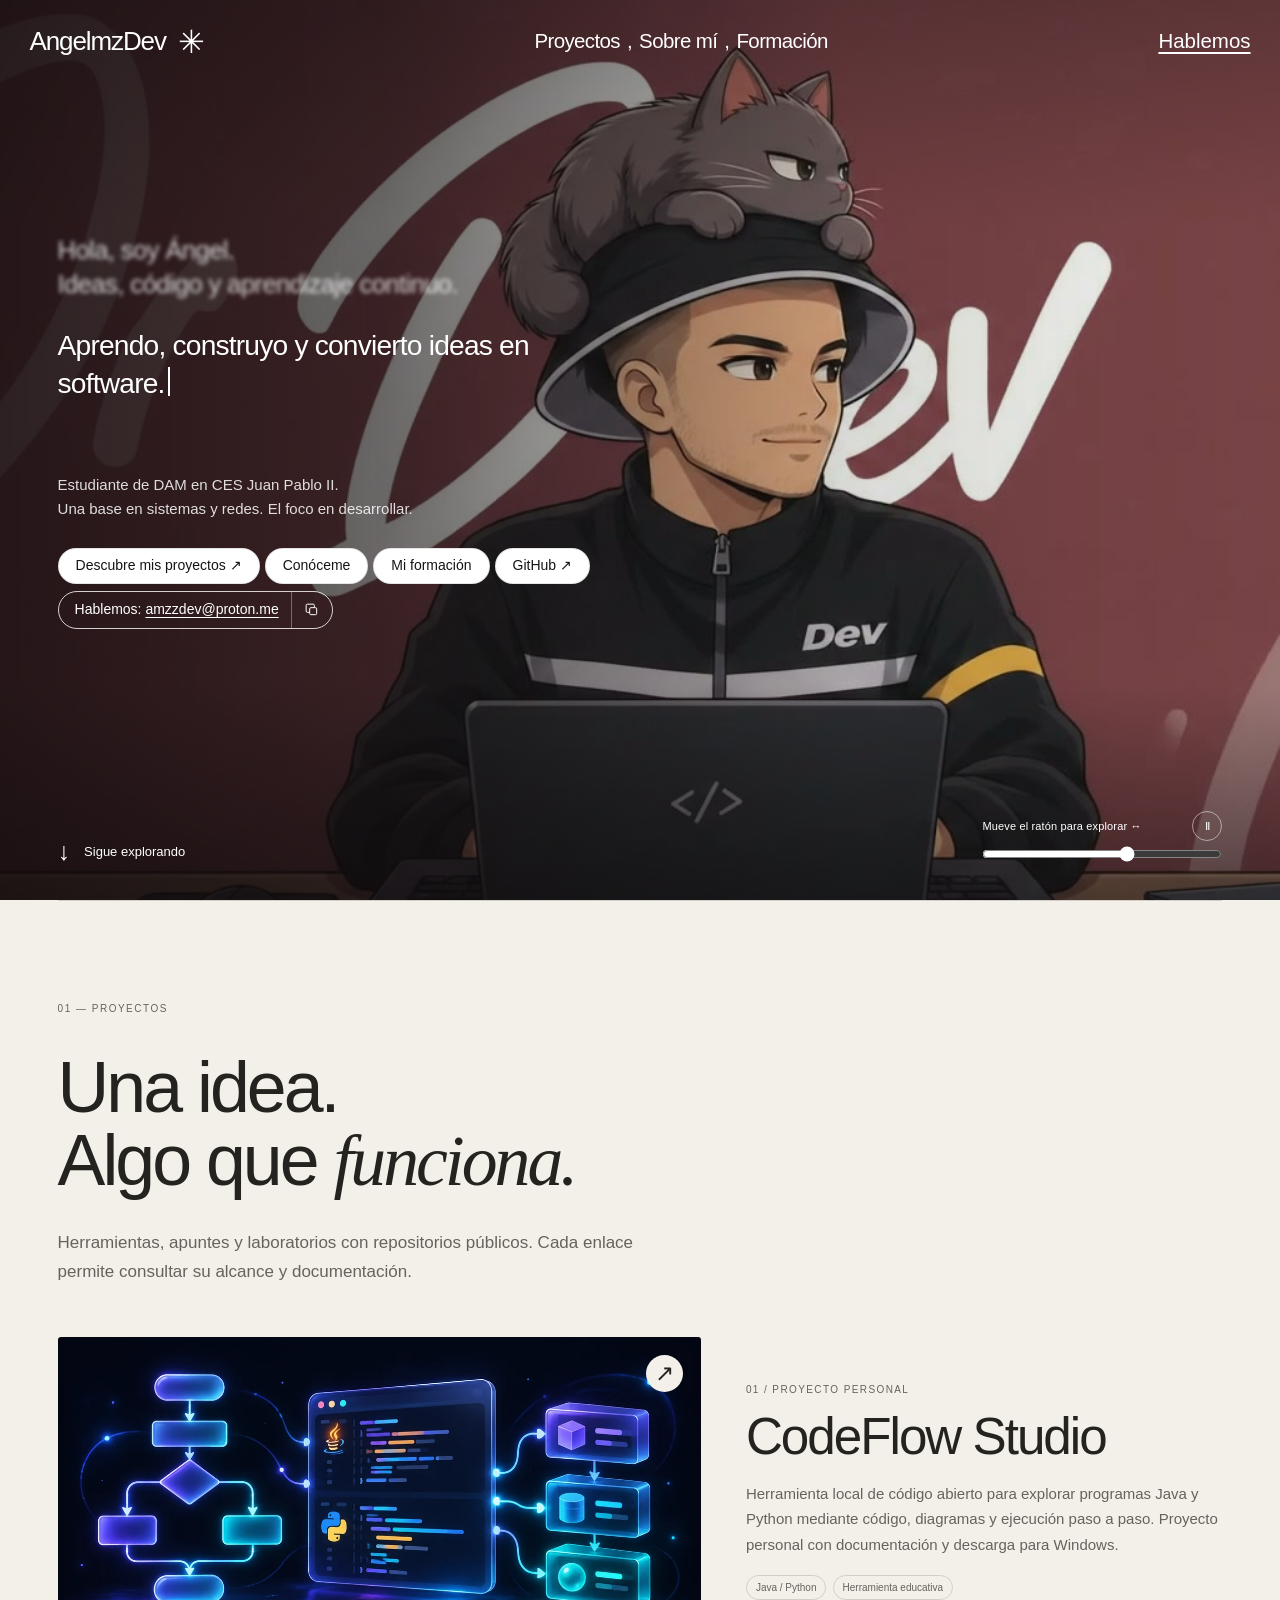
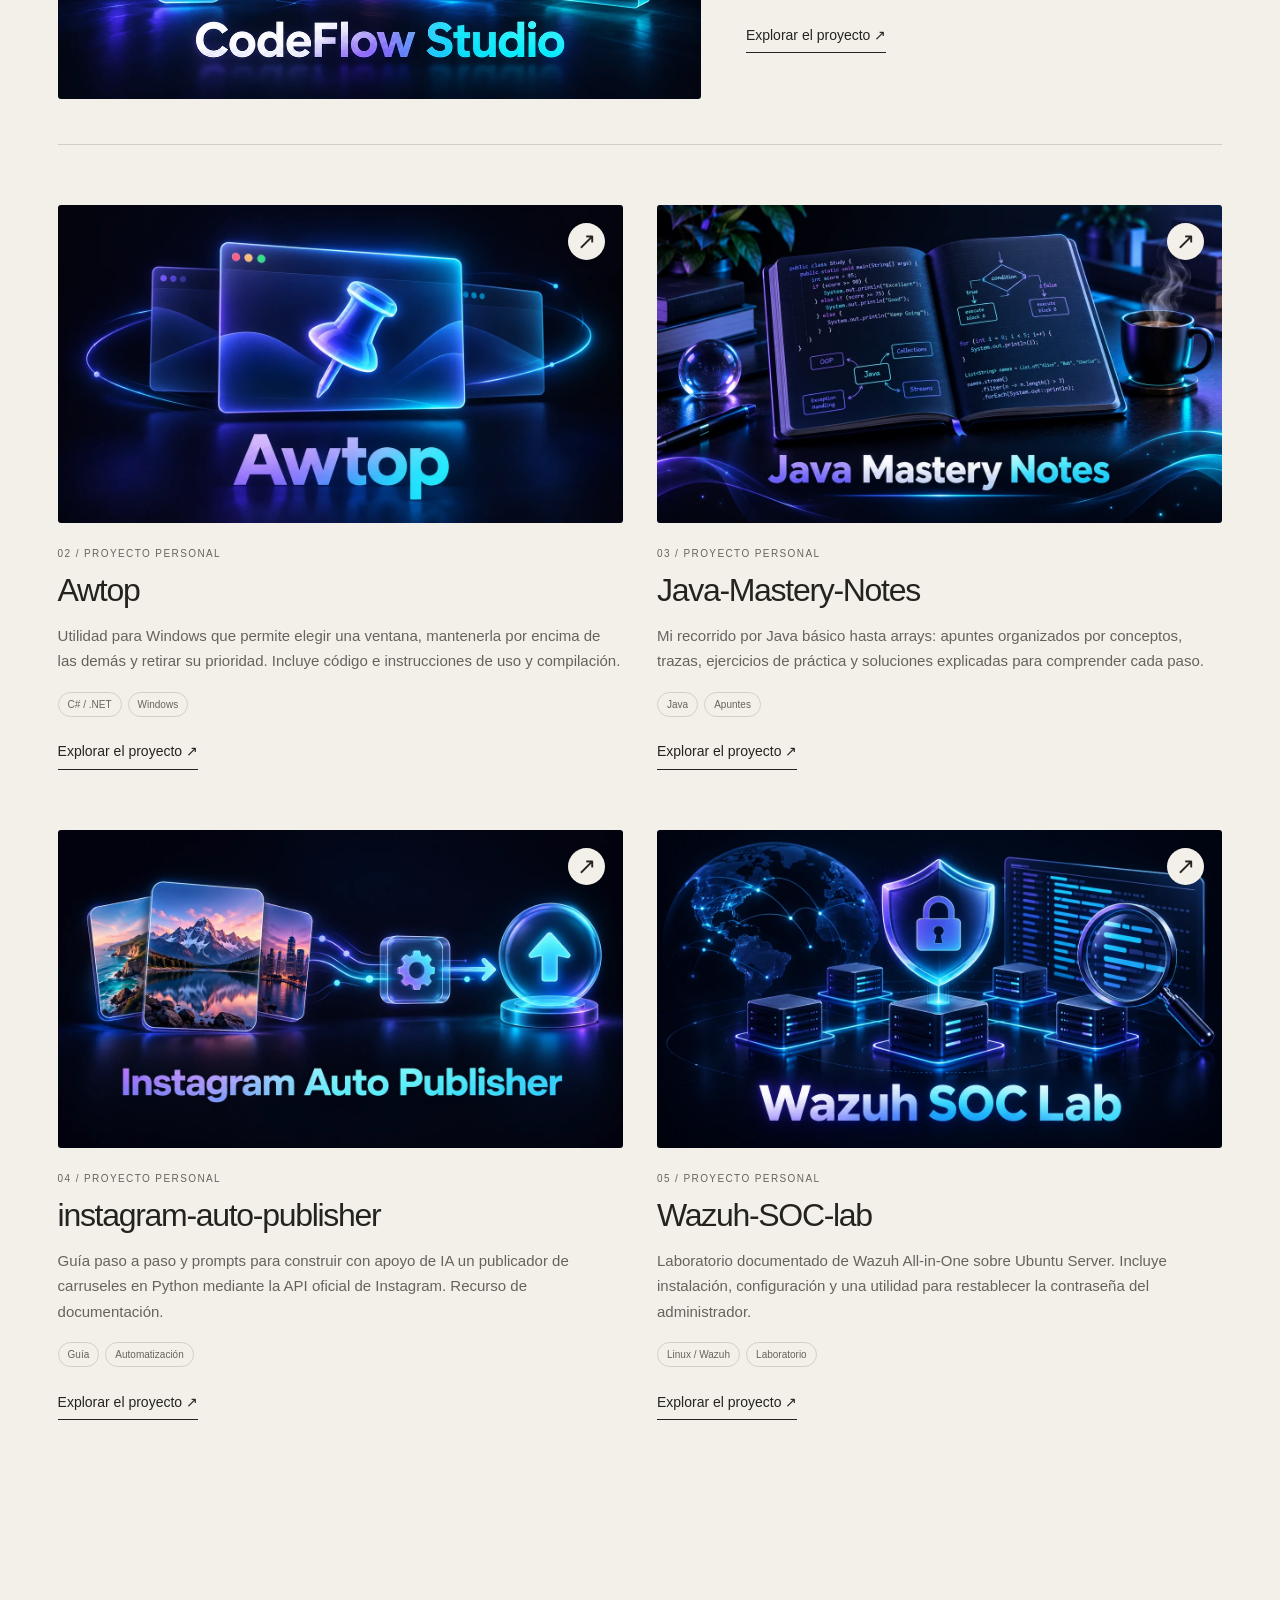
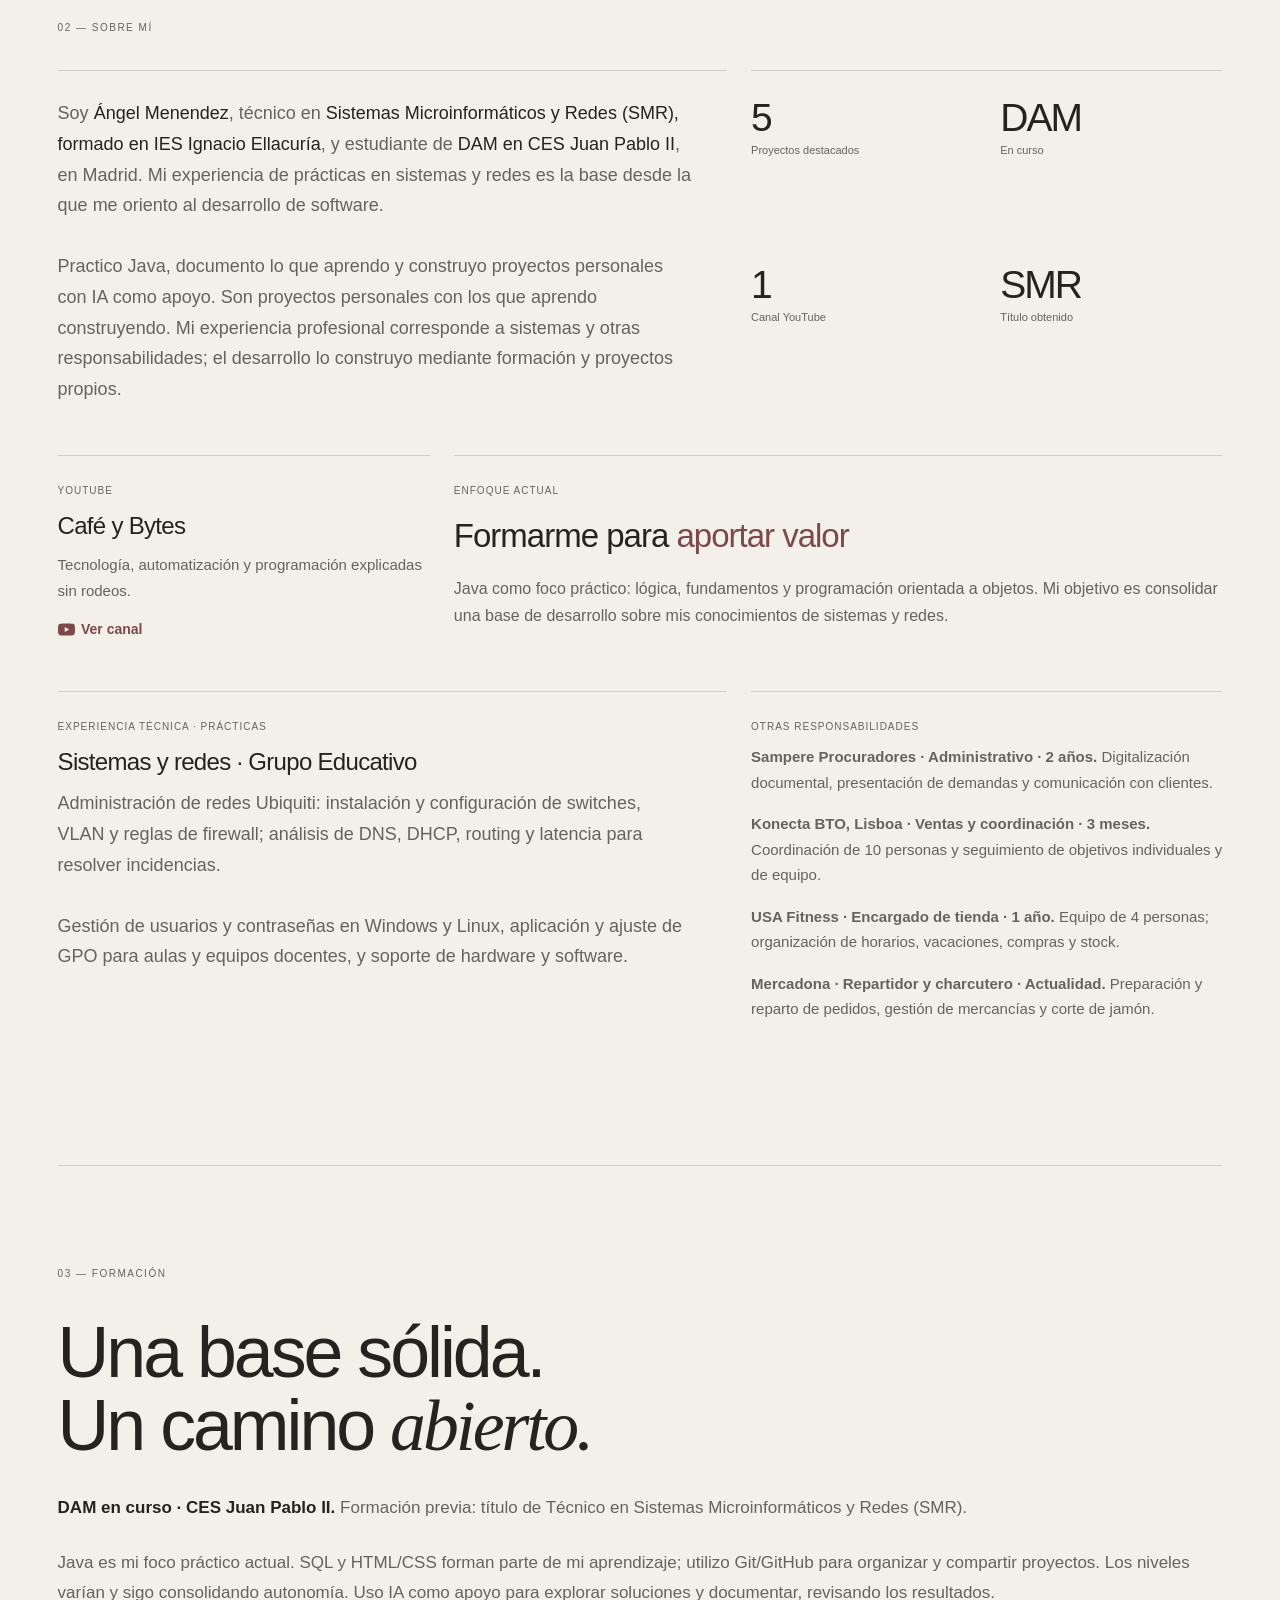
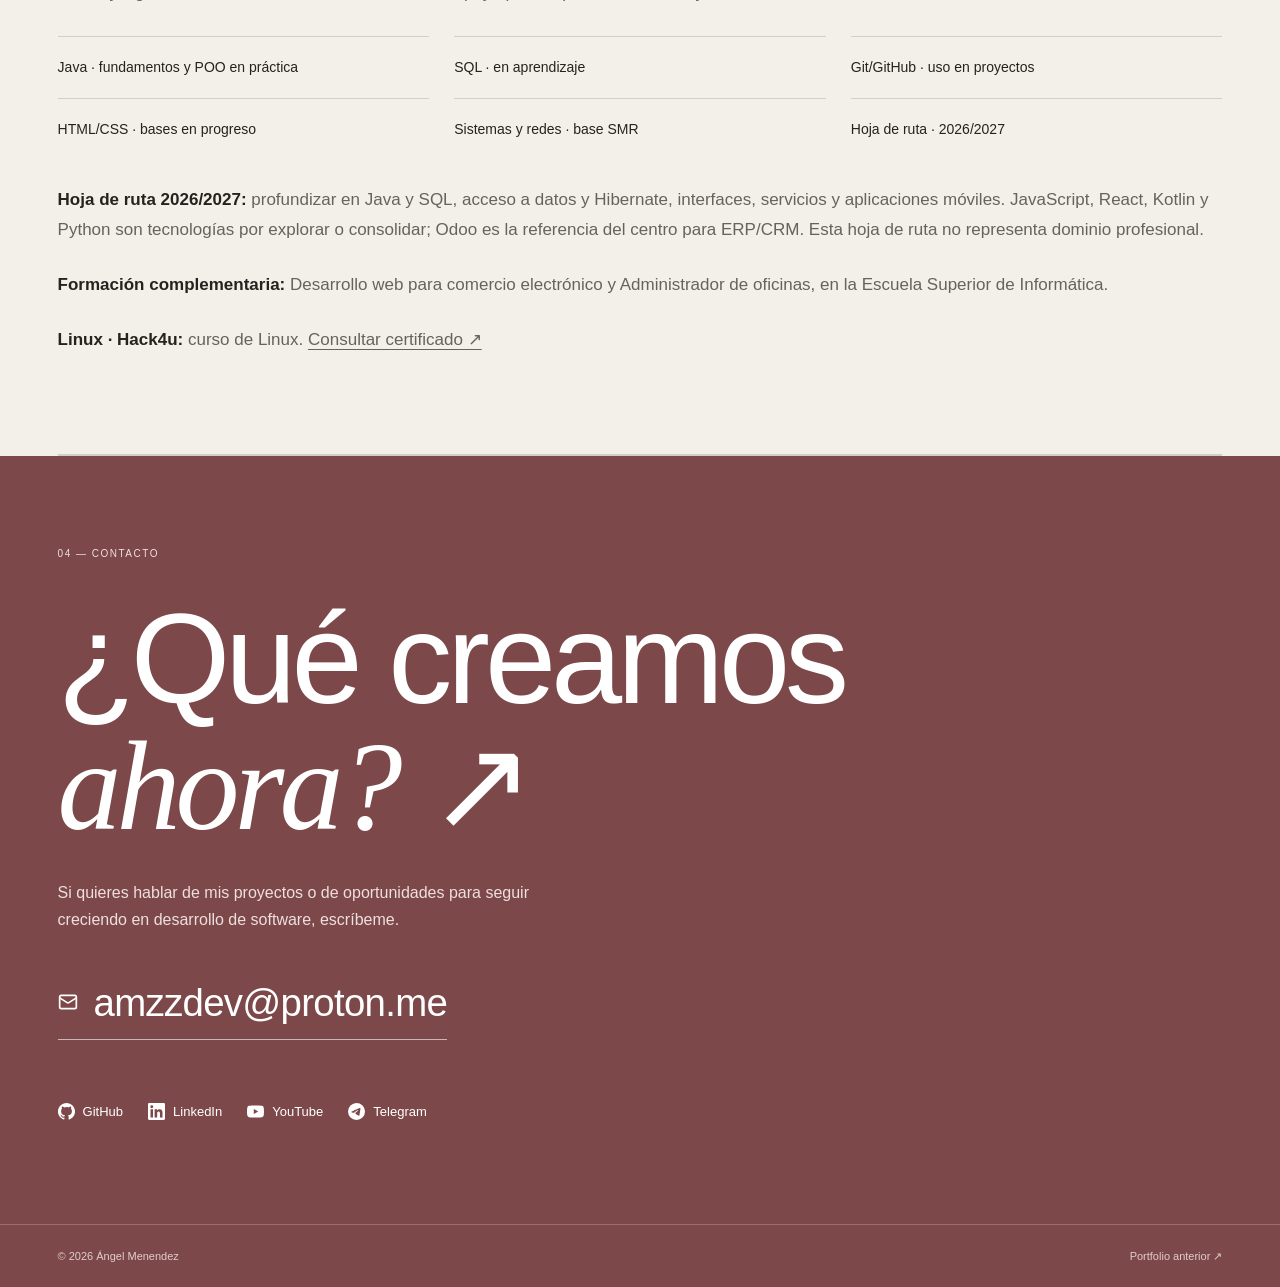
==== commit 61111ed2: "Make the hero character look at the cursor Replace mouse-delta video scrubbing with ordered gaze pos" ====
--- a/index.html
+++ b/index.html
@@ -21,7 +21,7 @@
 </head>
 <body>
 <a class="skip-link" href="#projects">Saltar a los proyectos</a>
-<div class="video-stage" aria-hidden="true"><video id="hero-video" muted playsinline preload="auto" poster="assets/video/hero-poster.jpg" tabindex="-1" disablepictureinpicture><source src="assets/video/hero-scrub.mp4" type="video/mp4"></video><div class="video-shade"></div></div>
+<div class="video-stage" aria-hidden="true"><img class="stage-poster" src="assets/video/hero-poster.jpg" alt="" decoding="async"><canvas id="hero-canvas"></canvas><div class="video-shade"></div></div>
 
 <header class="site-header" id="site-header">
   <a class="brand" href="#home" aria-label="AngelmzDev, inicio">AngelmzDev <span aria-hidden="true">✳︎</span></a>
@@ -47,7 +47,7 @@
     <p class="copy-status" id="copy-status" role="status"></p>
   </div>
   <div class="hero-bottom"><a class="scroll-cue" href="#projects"><span aria-hidden="true">↓</span> Sigue explorando</a>
-    <div class="video-controls" id="video-controls"><div class="video-controls-top"><label for="video-position" id="video-hint">Mueve el ratón para explorar ↔</label><button id="toggle-motion" type="button" aria-pressed="false" aria-label="Pausar interacción del vídeo" title="Pausar interacción"><span class="motion-icon" aria-hidden="true">Ⅱ</span></button></div><input id="video-position" type="range" min="0" max="1000" value="200" step="1" aria-label="Fotograma del vídeo" aria-valuetext="20 por ciento del vídeo" disabled><p id="video-status" class="sr-only" role="status"></p></div>
+    <div class="video-controls" id="video-controls"><div class="video-controls-top"><label for="video-position" id="video-hint">Mueve el ratón para explorar ↔</label><button id="toggle-motion" type="button" aria-pressed="false" aria-label="Pausar interacción del vídeo" title="Pausar interacción del vídeo"><span class="motion-icon" aria-hidden="true">Ⅱ</span></button></div><input id="video-position" type="range" min="0" max="1000" value="613" step="1" aria-label="Dirección de la mirada" aria-valuetext="Mirando al frente" disabled><p id="video-status" class="sr-only" role="status"></p></div>
   </div>
 </section>
 
--- a/assets/portfolio.css
+++ b/assets/portfolio.css
@@ -1,13 +1,13 @@
 @import url("portfolio-base.css");
 :root{--paper:#f3f0e9;--ink:#24231f;--muted:#66635d;--rule:#d3cfc6;--red:#7c4849;--gutter:clamp(22px,4.5vw,80px);--font-heading:"Helvetica Neue",Helvetica,Arial,sans-serif;--font-body:"Helvetica Neue",Helvetica,Arial,sans-serif;--f:var(--font-body);--m:var(--font-body);--t:var(--ink);--t2:var(--muted);--t3:var(--muted);--ac:var(--red);--bd:var(--rule)}
 html{scroll-padding-top:100px;overflow-x:clip}body{background:#302323;color:var(--ink);font-family:var(--font-body);font-weight:400;overflow-x:clip;line-height:1.5}body.menu-open{overflow:hidden}h1,h2,h3{font-weight:400}em{font-family:Georgia,"Times New Roman",serif;font-weight:400}a,button,input{-webkit-tap-highlight-color:transparent}button,input{font:inherit}button{cursor:pointer}::selection{background:#d7b3a1;color:#171717}[hidden]{display:none!important}.sr-only{position:absolute;width:1px;height:1px;padding:0;margin:-1px;overflow:hidden;clip:rect(0,0,0,0);white-space:nowrap;border:0}.skip-link{position:fixed;z-index:100;top:12px;left:12px;background:var(--paper);color:var(--ink);padding:12px 18px;transform:translateY(-160%)}.skip-link:focus{transform:none}:focus-visible{outline:2px solid currentColor;outline-offset:5px}
-.video-stage{position:fixed;inset:0;z-index:0;background:#7c4849;overflow:hidden}.video-stage video{position:absolute;width:100%;height:100%;object-fit:cover;object-position:20% center;pointer-events:none}.video-shade{position:absolute;inset:0;background:linear-gradient(90deg,rgba(15,10,12,.8),rgba(15,10,12,.62) 30%,rgba(15,10,12,.15) 66%,rgba(15,10,12,.06)),linear-gradient(0deg,rgba(15,10,12,.5),transparent 24%,transparent 75%,rgba(15,10,12,.25))}main,footer,.noscript-note{position:relative;z-index:1}
+.video-stage{position:fixed;inset:0;z-index:0;background:#7c4849;overflow:hidden}.stage-poster,.video-stage canvas{position:absolute;inset:0;width:100%;height:100%;pointer-events:none}.stage-poster{object-fit:cover;object-position:20% center}.video-stage canvas{opacity:0;transform:scale(1.04);transition:opacity .5s ease;will-change:transform}.video-stage.is-ready canvas{opacity:1}.video-shade{position:absolute;inset:0;background:linear-gradient(90deg,rgba(15,10,12,.8),rgba(15,10,12,.62) 30%,rgba(15,10,12,.15) 66%,rgba(15,10,12,.06)),linear-gradient(0deg,rgba(15,10,12,.5),transparent 24%,transparent 75%,rgba(15,10,12,.25))}main,footer,.noscript-note{position:relative;z-index:1}
 .site-header{position:fixed;inset:0 0 auto;z-index:30;display:flex;align-items:center;justify-content:space-between;gap:24px;padding:22px clamp(22px,2.3vw,40px);color:white;transition:background .25s,backdrop-filter .25s,padding .25s}.site-header.scrolled{background:rgba(26,24,23,.94);backdrop-filter:blur(16px);padding-top:16px;padding-bottom:16px}.brand{display:flex;gap:12px;align-items:center;font-family:var(--font-heading);font-size:26px;letter-spacing:-1.1px;white-space:nowrap}.brand>span{font-size:32px;line-height:1}.desktop-nav{display:flex;gap:7px;align-items:center;font-size:clamp(17px,1.6vw,23px);letter-spacing:-.6px}.desktop-nav a,.header-contact{transition:opacity .2s}.desktop-nav a:hover,.header-contact:hover{opacity:.6}.header-contact{font-size:clamp(17px,1.6vw,23px);text-decoration:underline;text-underline-offset:4px}.menu-toggle{display:none;border:0;background:none;padding:12px 4px;width:32px;position:relative;z-index:32}.menu-toggle>span{display:block;background:#fff;height:2px;width:24px;margin:5px 0;transition:transform .3s,opacity .3s}.menu-toggle[aria-expanded=true]>span:first-child{transform:translateY(7px) rotate(45deg)}.menu-toggle[aria-expanded=true]>span:nth-child(2){opacity:0}.menu-toggle[aria-expanded=true]>span:last-child{transform:translateY(-7px) rotate(-45deg)}.mobile-menu{position:fixed;inset:0;z-index:29;background:rgba(15,14,14,.96);backdrop-filter:blur(18px);color:#fff;padding:100px 32px 40px;display:flex;align-items:center;animation:menu-in .25s ease}.mobile-menu [role=navigation]{display:grid;gap:24px}.mobile-menu a{font-size:clamp(30px,8vw,46px);letter-spacing:-1px}.mobile-menu a:last-child{text-decoration:underline;text-underline-offset:8px}@keyframes menu-in{from{opacity:0}to{opacity:1}}
 .hero{min-height:100svh;display:flex;align-items:center;gap:0;padding:140px var(--gutter) 145px;position:relative;color:white;touch-action:pan-y;text-align:left;overflow:visible}.hero::before{content:none}.hero-content{max-width:570px;position:relative}.intro-label{font-size:clamp(18px,2vw,26px);line-height:1.3;filter:blur(2px);opacity:.8;pointer-events:none;user-select:none;margin-bottom:26px;letter-spacing:-.6px}.hero-title{font-size:clamp(24px,2.2vw,32px);font-weight:400;line-height:1.35;letter-spacing:-.8px;min-height:130px;max-width:560px;margin-bottom:16px;background:none;-webkit-text-fill-color:white;color:white}.typing-cursor{display:inline-block;width:2px;height:1.05em;background:white;vertical-align:-.12em;margin-left:3px;animation:blink 1s step-end infinite}@keyframes blink{0%,100%{opacity:1}50%{opacity:0}}.hero-description{font-size:15px;line-height:1.6;opacity:.85;margin-bottom:27px;max-width:400px}.hero-actions{display:flex;flex-wrap:wrap;gap:7px 5px;animation:actions-in .4s .4s both ease}.pill,.email-pill{display:inline-flex;align-items:center;justify-content:center;min-height:36px;border:1px solid rgba(0,0,0,.1);border-radius:999px;background:white;color:#151515;font-size:14px;padding:6px 17px;transition:background .2s,color .2s;white-space:nowrap}.pill:hover{background:#111;color:white}.email-pill{padding:0;gap:0;border-color:rgba(255,255,255,.8);color:white;background:transparent;max-width:100%}.email-pill>a{padding:7px 4px 7px 16px;white-space:normal}.email-pill>a span{text-decoration:underline;text-underline-offset:3px}.email-pill button{display:grid;place-items:center;background:none;color:inherit;border:0;border-left:1px solid rgba(255,255,255,.35);margin-left:8px;padding:9px 13px;min-height:36px;border-radius:0 999px 999px 0}.email-pill:hover{background:white;color:#111}.email-pill button:hover{background:rgba(120,120,120,.18)}.copy-status{height:24px;font-size:13px;margin-top:8px}.hero-bottom{position:absolute;left:var(--gutter);right:var(--gutter);bottom:30px;display:flex;justify-content:space-between;align-items:end;gap:24px}.scroll-cue{display:flex;gap:14px;font-size:13px;align-items:center;white-space:nowrap}.scroll-cue>span{font-size:25px}.video-controls{width:240px}.video-controls-top{display:flex;align-items:center;justify-content:space-between;gap:10px;margin-bottom:4px}.video-controls label{font-size:11px;letter-spacing:.15px}.video-controls button{background:none;color:white;border:1px solid rgba(255,255,255,.5);border-radius:50%;width:30px;height:30px;padding:0;display:grid;place-items:center}.video-controls input{width:100%;accent-color:white;height:18px;cursor:ew-resize;margin:0}.video-controls input:disabled{opacity:.35}.motion-icon{font-size:11px}@keyframes actions-in{from{opacity:0;transform:translateY(8px)}to{opacity:1;transform:translateY(0)}}
 section:not(.hero){background:var(--paper);padding:100px var(--gutter)}.sdiv{background:var(--paper);height:1px;padding:0 var(--gutter)}.sdiv::before,.sdiv::after{background:var(--rule)}.sdiv-dot{display:none}.sl{color:var(--muted);font-size:10px;letter-spacing:1.5px;margin-bottom:35px;font-family:var(--font-body)}.sl::before,.sl::after{display:none}.st{font-size:clamp(44px,5.6vw,83px);letter-spacing:-3px;line-height:1.02;font-weight:400;margin-bottom:30px}.sd{font-size:17px;max-width:600px;color:var(--muted);margin-bottom:50px}.bento{max-width:none;gap:24px}.bc{background:transparent;border:0;border-top:1px solid var(--rule);border-radius:0;padding:27px 0;box-shadow:none}.bc:hover{background:transparent;transform:none;border-color:var(--rule);box-shadow:none}.gc::before{display:none}.btext{font-size:18px;line-height:1.7}.btext strong{font-weight:500}.bento .s7{padding-right:35px}.sn{font-family:var(--font-body);font-weight:400;font-size:39px;letter-spacing:-2px}.sn span{color:var(--red)}.slb{font-size:11px;color:var(--muted);margin-top:5px}.sg2{gap:27px}.nwt{font-size:33px;line-height:1.1;font-weight:400;margin:20px 0;letter-spacing:-1px}.nwt span{color:var(--red)}.nws{font-size:16px;line-height:1.7;letter-spacing:0;color:var(--muted)}.ytc{font-size:24px;font-weight:400;letter-spacing:-.7px}.ytd{font-size:15px;line-height:1.7}.ytl,.nwl{font-size:10px;color:var(--muted);letter-spacing:1px}.yta{color:var(--red);font-size:14px}.pg{max-width:none;grid-template-columns:1fr 1fr;gap:60px 34px}.pj{background:transparent;border:0;border-radius:0;padding:0;gap:0;display:block;overflow:visible;transition:none}.pj::after{display:none}.pj:hover{background:transparent;border:0;box-shadow:none;transform:none}.project-image{display:block;position:relative;overflow:hidden;background:#101522;border-radius:3px;aspect-ratio:16/9}.project-image img{width:100%;height:100%;object-fit:cover;display:block;transition:transform .6s cubic-bezier(.2,.7,.2,1)}.project-image:hover img{transform:scale(1.025)}.image-arrow{position:absolute;right:18px;top:18px;border-radius:50%;background:var(--paper);color:var(--ink);width:37px;height:37px;display:grid;place-items:center;font-size:23px}.project-body{padding-top:23px}.pn{display:block;font-size:10px;letter-spacing:1.4px;color:var(--muted);margin-bottom:12px;text-transform:uppercase}.pt{font-size:clamp(27px,2.5vw,37px);letter-spacing:-1.3px;line-height:1.1;font-weight:400;margin-bottom:15px}.pd2{color:var(--muted);font-size:15px;line-height:1.7;max-width:570px}.tags{margin:18px 0}.tag{font-size:10px;border:1px solid var(--rule);background:transparent;color:var(--muted);padding:4px 9px;border-radius:99px;font-family:var(--font-body)}.pf{border:0;padding:0}.pl{font-size:14px;font-weight:400;color:var(--ink);border-bottom:1px solid currentColor;min-height:35px}.pl:hover{color:var(--red)}.pj:first-child{grid-column:1/-1;display:grid;grid-template-columns:minmax(0,1.35fr) minmax(0,1fr);align-items:center;gap:45px;border-bottom:1px solid var(--rule);padding-bottom:45px}.pj:first-child .project-body{padding-top:0}.pj:first-child .pt{font-size:clamp(34px,4vw,57px);letter-spacing:-2px}#stack{background:var(--paper)}.learn{max-width:none;border:0;background:transparent;border-radius:0;padding:0;gap:25px}.learn p{font-size:17px}.learn-list{grid-template-columns:repeat(3,1fr);gap:0 25px}.learn-item{background:none;border:0;border-top:1px solid var(--rule);border-radius:0;padding:20px 0;font-size:14px;color:var(--ink)}.learn a{text-decoration:underline;text-underline-offset:4px}
 section#contact{background:var(--red);color:white;padding:90px var(--gutter)}#contact .sl,#contact .sd{color:#eee0de}.ci{max-width:100%}#contact h2{font-size:clamp(67px,10vw,140px);letter-spacing:-5px;line-height:.98;margin-bottom:30px}#contact .sd{max-width:480px;font-size:16px;line-height:1.7;margin-bottom:32px}.ce{background:none;border:0;border-bottom:1px solid rgba(255,255,255,.6);border-radius:0;padding:8px 0;font-weight:400;font-size:clamp(22px,3vw,40px);color:white;letter-spacing:-.7px;gap:16px;overflow-wrap:anywhere}.ce:hover{background:none;border-color:white}.ce svg{color:white}.socs{gap:25px;margin-top:20px}.soc{background:none;border:0;border-radius:0;color:white;padding:10px 0;gap:8px;font-size:13px;font-weight:400}.soc:hover{background:none;transform:none;color:white;text-decoration:underline;text-underline-offset:5px}footer{background:var(--red);color:#e3ceca;padding:23px var(--gutter);border-top:1px solid rgba(255,255,255,.22)}.ft{font-family:var(--font-body);font-size:11px;color:#e3ceca}.noscript-note{background:var(--ink);color:white;padding:20px var(--gutter);font-size:13px}
 @media(max-width:1000px){.desktop-nav{font-size:18px}.brand{font-size:23px}.hero-content{max-width:480px}.hero-title{font-size:28px}.st{letter-spacing:-2px}.pj:first-child{gap:28px}}
-@media(max-width:767px){html{scroll-padding-top:86px}.desktop-nav,.header-contact{display:none}.menu-toggle{display:block}.site-header{padding:16px 22px}.brand{font-size:22px}.brand>span{font-size:29px}.video-stage video{object-position:50% center}.video-shade{background:linear-gradient(0deg,rgba(12,10,12,.92),rgba(12,10,12,.74) 36%,rgba(12,10,12,.08) 77%,rgba(12,10,12,.25))}.hero{align-items:flex-end;padding:150px 22px 145px;min-height:100svh;text-align:left}.hero-content{max-width:540px;width:100%}.intro-label{font-size:19px;margin-bottom:20px}.hero-title{font-size:clamp(24px,5.8vw,31px);min-height:100px;max-width:500px;letter-spacing:-.7px;margin-bottom:12px}.hero-description{font-size:13px;margin-bottom:19px}.pill,.email-pill{font-size:12px;min-height:34px}.pill{padding:6px 13px}.email-pill>a{padding-top:7px;padding-bottom:7px}.email-pill button{min-height:34px}.hero-bottom{left:22px;right:22px;bottom:22px;align-items:end}.scroll-cue{font-size:10px;gap:8px}.scroll-cue>span{font-size:23px}.video-controls{width:195px}.video-controls label{font-size:9px}.video-controls button{width:28px;height:28px}.copy-status{font-size:11px;margin-top:6px;height:20px}section:not(.hero){padding:65px 22px}.sl{margin-bottom:26px}.st{font-size:clamp(42px,10vw,66px);letter-spacing:-2px;margin-bottom:24px}.sd{font-size:15px;margin-bottom:35px}.pg{grid-template-columns:1fr;gap:40px}.pj:first-child{grid-template-columns:1fr;gap:22px;padding-bottom:32px}.pj:first-child .pt{font-size:35px}.pt{font-size:30px}.pd2{font-size:14px}.pn{font-size:9px}.image-arrow{right:13px;top:13px;width:31px;height:31px;font-size:20px}.bento{grid-template-columns:1fr;gap:5px}.bento .s7{padding-right:0}.btext{font-size:16px}.bc{padding:25px 0}.sn{font-size:34px}.nwt{font-size:29px}.nws{font-size:15px}.learn p{font-size:15px}.learn-list{grid-template-columns:1fr 1fr;gap:0 22px}.learn-item{font-size:13px;padding:15px 0}.ytd{font-size:14px}.socs{display:flex;gap:22px}.soc:last-child{grid-column:auto}section#contact{padding:65px 22px}#contact h2{font-size:clamp(60px,13vw,100px);letter-spacing:-3px}#contact .sd{font-size:14px}.ce{font-size:clamp(20px,5.2vw,34px);gap:10px;letter-spacing:-.5px}footer{padding:22px;gap:16px}.ft{font-size:10px}}
+@media(max-width:767px){html{scroll-padding-top:86px}.desktop-nav,.header-contact{display:none}.menu-toggle{display:block}.site-header{padding:16px 22px}.brand{font-size:22px}.brand>span{font-size:29px}.stage-poster{object-position:50% center}.video-shade{background:linear-gradient(0deg,rgba(12,10,12,.92),rgba(12,10,12,.74) 36%,rgba(12,10,12,.08) 77%,rgba(12,10,12,.25))}.hero{align-items:flex-end;padding:150px 22px 145px;min-height:100svh;text-align:left}.hero-content{max-width:540px;width:100%}.intro-label{font-size:19px;margin-bottom:20px}.hero-title{font-size:clamp(24px,5.8vw,31px);min-height:100px;max-width:500px;letter-spacing:-.7px;margin-bottom:12px}.hero-description{font-size:13px;margin-bottom:19px}.pill,.email-pill{font-size:12px;min-height:34px}.pill{padding:6px 13px}.email-pill>a{padding-top:7px;padding-bottom:7px}.email-pill button{min-height:34px}.hero-bottom{left:22px;right:22px;bottom:22px;align-items:end}.scroll-cue{font-size:10px;gap:8px}.scroll-cue>span{font-size:23px}.video-controls{width:195px}.video-controls label{font-size:9px}.video-controls button{width:28px;height:28px}.copy-status{font-size:11px;margin-top:6px;height:20px}section:not(.hero){padding:65px 22px}.sl{margin-bottom:26px}.st{font-size:clamp(42px,10vw,66px);letter-spacing:-2px;margin-bottom:24px}.sd{font-size:15px;margin-bottom:35px}.pg{grid-template-columns:1fr;gap:40px}.pj:first-child{grid-template-columns:1fr;gap:22px;padding-bottom:32px}.pj:first-child .pt{font-size:35px}.pt{font-size:30px}.pd2{font-size:14px}.pn{font-size:9px}.image-arrow{right:13px;top:13px;width:31px;height:31px;font-size:20px}.bento{grid-template-columns:1fr;gap:5px}.bento .s7{padding-right:0}.btext{font-size:16px}.bc{padding:25px 0}.sn{font-size:34px}.nwt{font-size:29px}.nws{font-size:15px}.learn p{font-size:15px}.learn-list{grid-template-columns:1fr 1fr;gap:0 22px}.learn-item{font-size:13px;padding:15px 0}.ytd{font-size:14px}.socs{display:flex;gap:22px}.soc:last-child{grid-column:auto}section#contact{padding:65px 22px}#contact h2{font-size:clamp(60px,13vw,100px);letter-spacing:-3px}#contact .sd{font-size:14px}.ce{font-size:clamp(20px,5.2vw,34px);gap:10px;letter-spacing:-.5px}footer{padding:22px;gap:16px}.ft{font-size:10px}}
 @media(max-width:370px){.hero-bottom{gap:12px}.video-controls{width:175px}.scroll-cue{font-size:9px}.hero{padding-bottom:140px}.email-pill{font-size:11px}.hero-title{min-height:112px}.learn-list{grid-template-columns:1fr}}
 @media(max-height:700px) and (min-width:768px){.hero{padding-top:110px;padding-bottom:115px}.intro-label{font-size:20px;margin-bottom:15px}.hero-title{font-size:26px;min-height:105px;margin-bottom:8px}.hero-description{margin-bottom:15px}.hero-bottom{bottom:20px}}
 @media(prefers-reduced-motion:reduce){html{scroll-behavior:auto}*,*::before,*::after{animation:none!important;transition:none!important}.intro-label{filter:none}}
